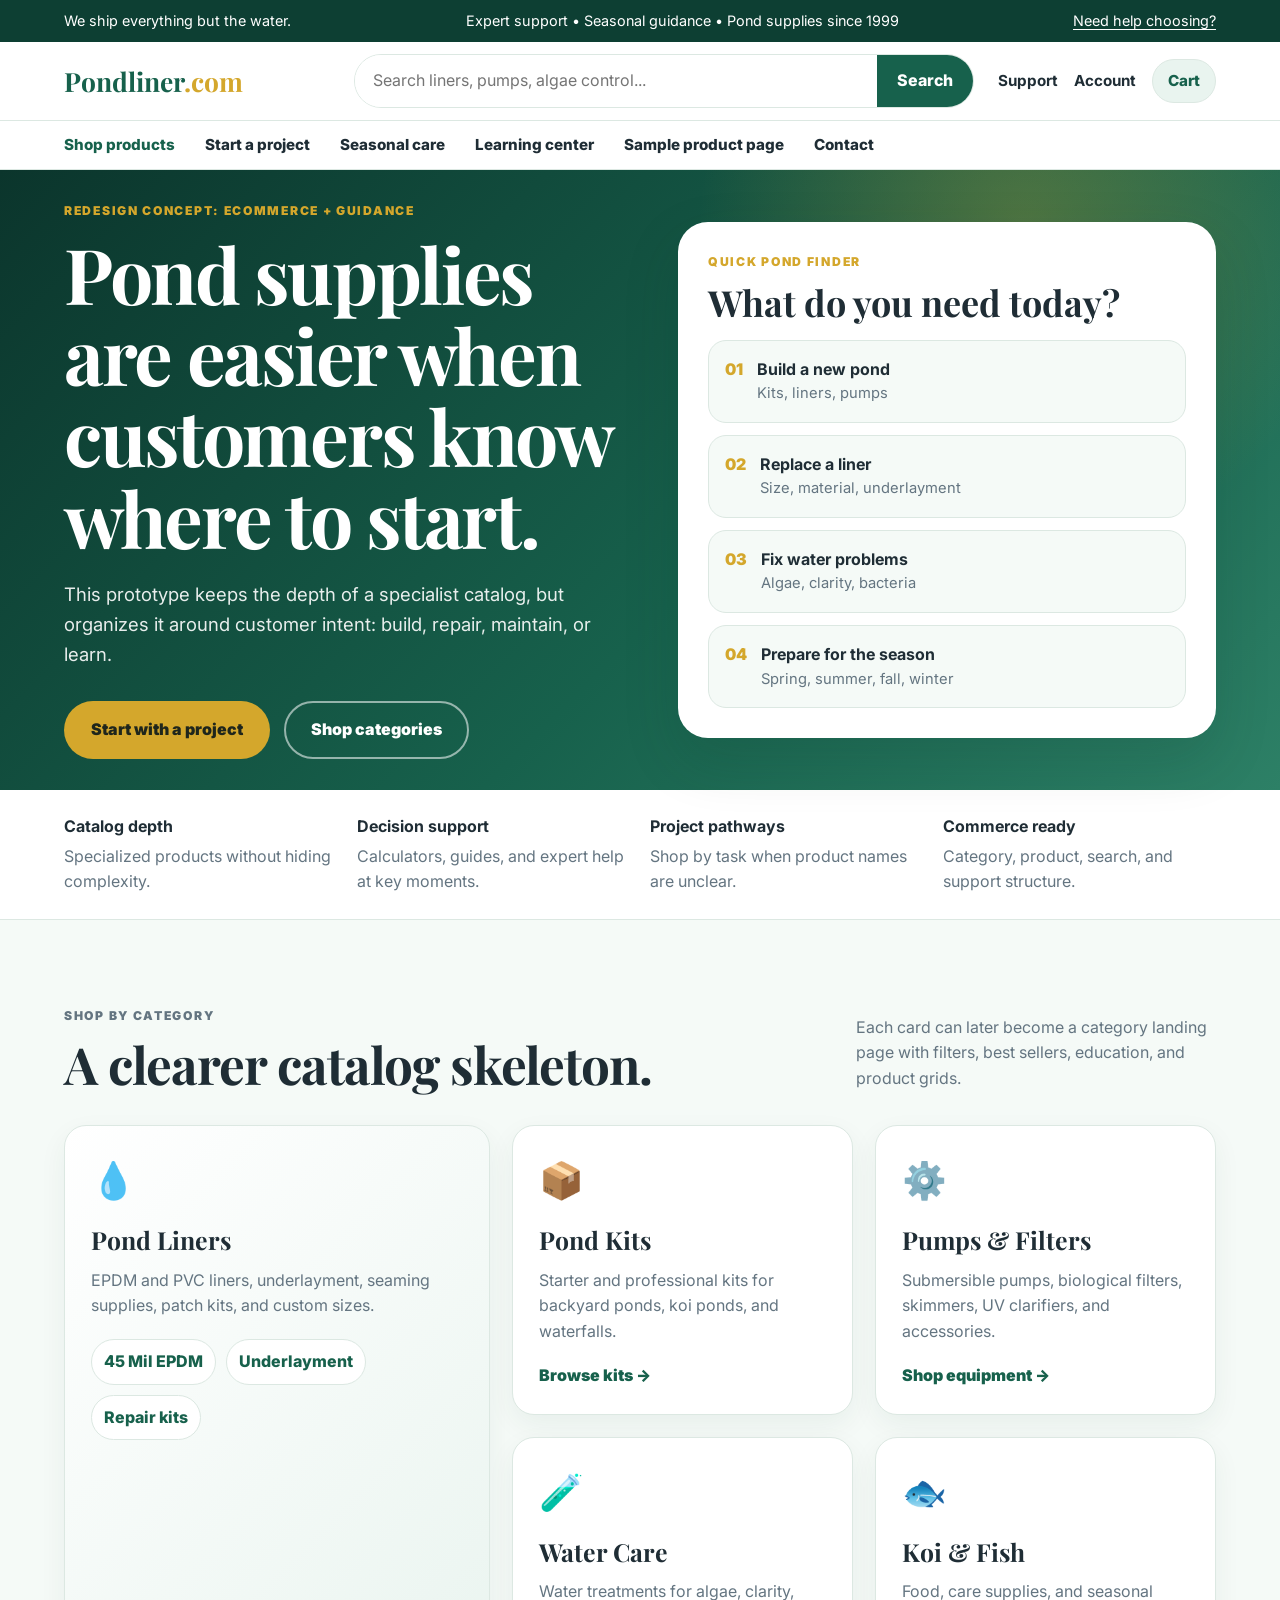
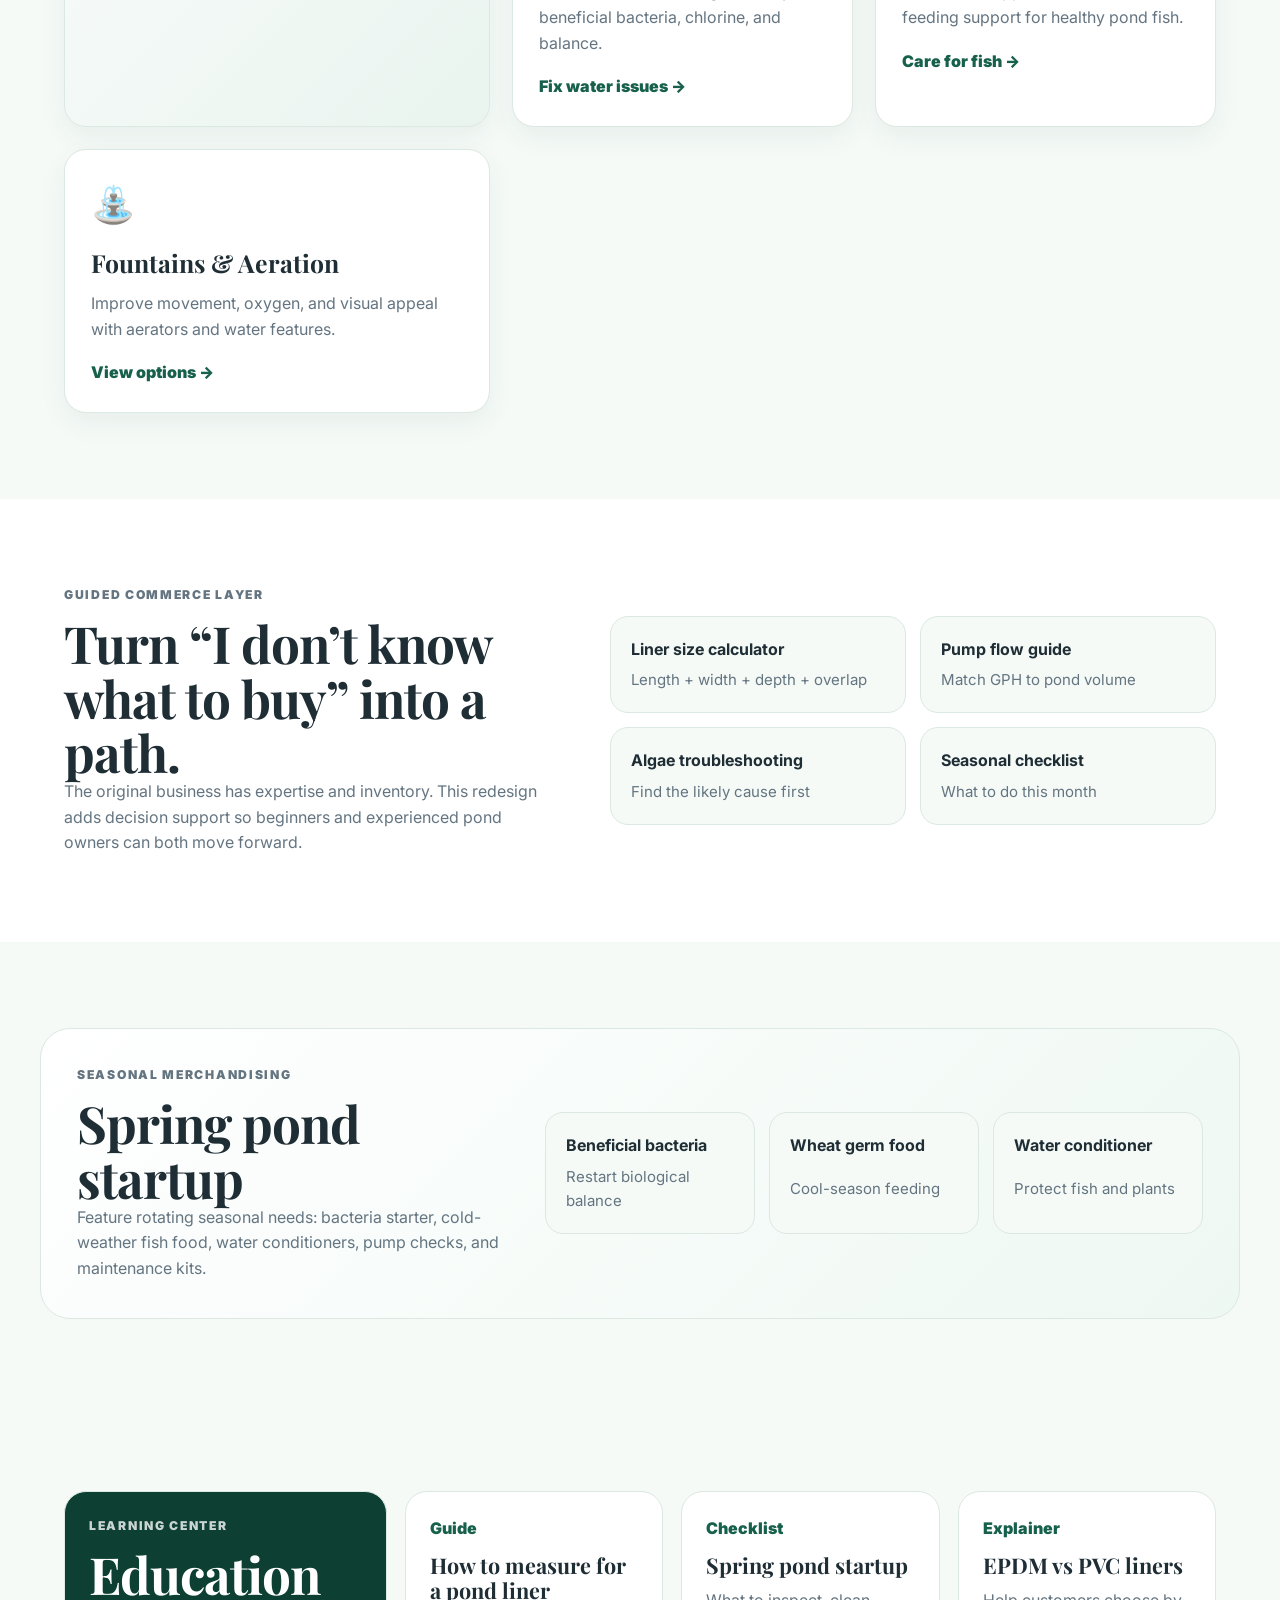
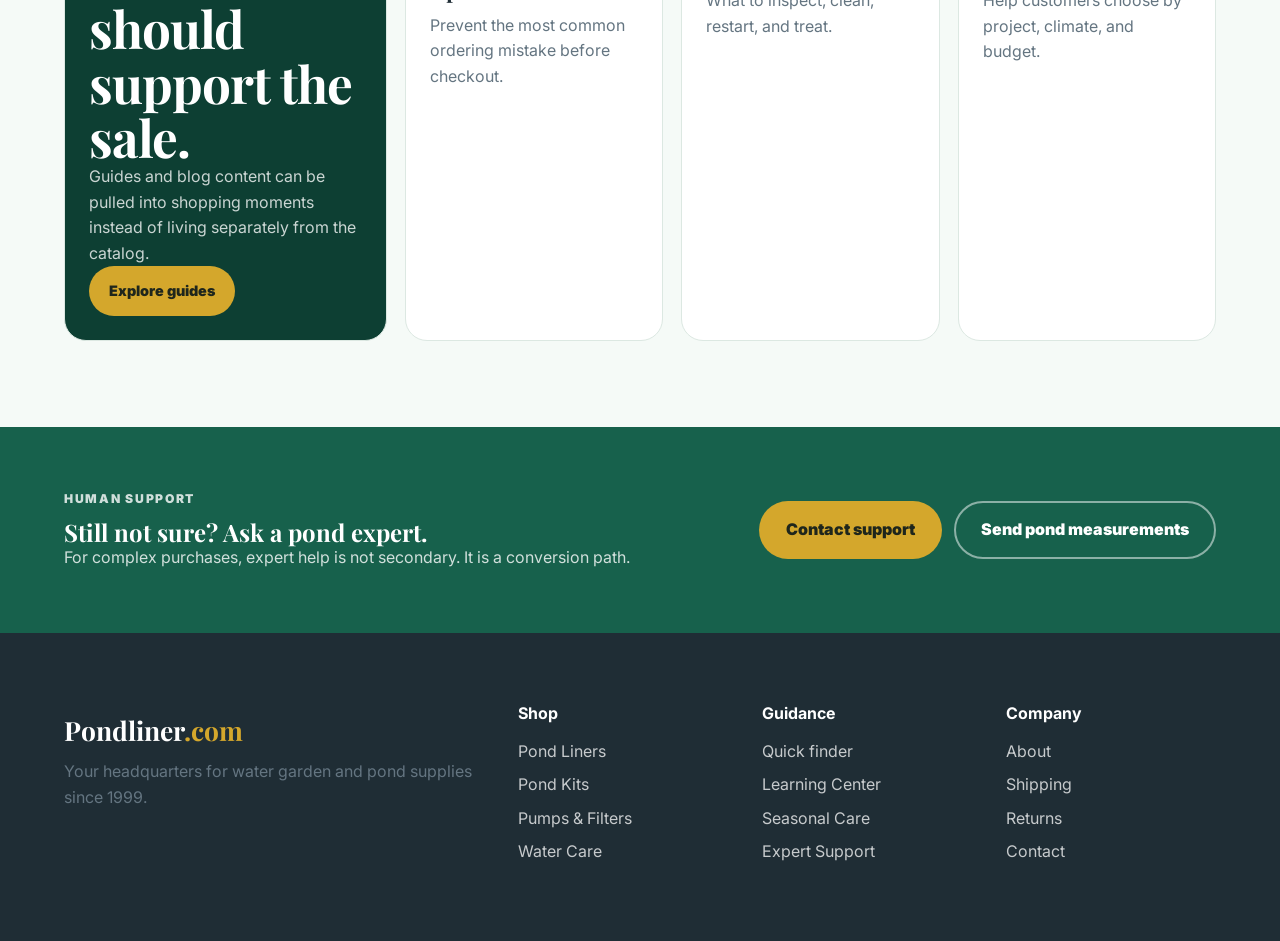
==== index.html @ efb80b8e "Add files via upload" ====
<!DOCTYPE html>
<html lang="en">
<head>
  <meta charset="UTF-8" />
  <meta name="viewport" content="width=device-width, initial-scale=1.0" />
  <title>Pondliner.com — Guided Pond Supply Shopping</title>
  <meta name="description" content="Prototype redesign for Pondliner.com: clearer category navigation, guided product discovery, seasonal support, and ecommerce-ready structure." />
  <link rel="preconnect" href="https://fonts.googleapis.com">
  <link rel="preconnect" href="https://fonts.gstatic.com" crossorigin>
  <link href="https://fonts.googleapis.com/css2?family=Inter:wght@400;500;600;700;800&family=Playfair+Display:wght@600;700&display=swap" rel="stylesheet">
  <link rel="stylesheet" href="styles.css" />
</head>
<body>
  <a class="skip-link" href="#main">Skip to content</a>

  <div class="topbar">
    <div class="container topbar-inner">
      <span>We ship everything but the water.</span>
      <span class="topbar-hide">Expert support • Seasonal guidance • Pond supplies since 1999</span>
      <a href="#help">Need help choosing?</a>
    </div>
  </div>

  <header class="site-header">
    <div class="container header-main">
      <a class="brand" href="index.html" aria-label="Pondliner home">Pondliner<span>.com</span></a>

      <form class="site-search" role="search">
        <label class="sr-only" for="search">Search products</label>
        <input id="search" type="search" placeholder="Search liners, pumps, algae control..." />
        <button type="submit">Search</button>
      </form>

      <div class="header-actions">
        <a href="#help">Support</a>
        <a href="#account">Account</a>
        <a class="cart-pill" href="#cart">Cart</a>
        <button class="nav-toggle" id="navToggle" aria-controls="siteNav" aria-expanded="false">Menu</button>
      </div>
    </div>

    <nav class="site-nav" id="siteNav" aria-label="Main navigation">
      <div class="container nav-row">
        <div class="nav-item">
          <button class="nav-parent" data-menu="shop">Shop products</button>
        </div>
        <a href="#start">Start a project</a>
        <a href="#seasonal">Seasonal care</a>
        <a href="#learn">Learning center</a>
        <a href="product.html">Sample product page</a>
        <a href="#help">Contact</a>
      </div>

      <div class="mega-menu" id="shopMenu" aria-label="Shop product categories">
        <div class="container mega-grid">
          <div>
            <p class="mega-label">Build or repair</p>
            <a href="#liners"><strong>Pond Liners</strong><span>EPDM, PVC, underlayment, seam tape</span></a>
            <a href="#kits"><strong>Pond Kits</strong><span>Complete kits by size and project type</span></a>
            <a href="#pumps"><strong>Pumps & Filtration</strong><span>Flow, filters, skimmers, UV clarifiers</span></a>
          </div>
          <div>
            <p class="mega-label">Maintain water</p>
            <a href="#water-care"><strong>Water Treatments</strong><span>Algae, bacteria, clarity, conditioners</span></a>
            <a href="#fish"><strong>Koi & Fish Care</strong><span>Food, health, seasonal feeding</span></a>
            <a href="#fountains"><strong>Fountains & Aeration</strong><span>Aerators, fountains, waterfalls</span></a>
          </div>
          <div class="mega-callout">
            <p class="eyebrow">Not sure?</p>
            <h3>Start with the pond, not the product.</h3>
            <p>Use project-based guidance to choose liner size, pump flow, and seasonal care steps.</p>
            <a class="btn primary small" href="#start">Help me choose</a>
          </div>
        </div>
      </div>
    </nav>
  </header>

  <main id="main">
    <section class="hero">
      <div class="container hero-grid">
        <div class="hero-copy">
          <p class="eyebrow">Redesign concept: ecommerce + guidance</p>
          <h1>Pond supplies are easier when customers know where to start.</h1>
          <p>This prototype keeps the depth of a specialist catalog, but organizes it around customer intent: build, repair, maintain, or learn.</p>
          <div class="hero-actions">
            <a class="btn primary" href="#start">Start with a project</a>
            <a class="btn secondary" href="#categories">Shop categories</a>
          </div>
        </div>

        <aside class="finder-card" id="start" aria-label="Product finder">
          <p class="eyebrow">Quick pond finder</p>
          <h2>What do you need today?</h2>
          <div class="finder-options">
            <a href="#kits"><span>01</span><strong>Build a new pond</strong><em>Kits, liners, pumps</em></a>
            <a href="#liners"><span>02</span><strong>Replace a liner</strong><em>Size, material, underlayment</em></a>
            <a href="#water-care"><span>03</span><strong>Fix water problems</strong><em>Algae, clarity, bacteria</em></a>
            <a href="#seasonal"><span>04</span><strong>Prepare for the season</strong><em>Spring, summer, fall, winter</em></a>
          </div>
        </aside>
      </div>
    </section>

    <section class="confidence-strip" aria-label="Trust signals">
      <div class="container confidence-grid">
        <div><strong>Catalog depth</strong><span>Specialized products without hiding complexity.</span></div>
        <div><strong>Decision support</strong><span>Calculators, guides, and expert help at key moments.</span></div>
        <div><strong>Project pathways</strong><span>Shop by task when product names are unclear.</span></div>
        <div><strong>Commerce ready</strong><span>Category, product, search, and support structure.</span></div>
      </div>
    </section>

    <section class="section" id="categories">
      <div class="container">
        <div class="section-head split">
          <div>
            <p class="eyebrow">Shop by category</p>
            <h2>A clearer catalog skeleton.</h2>
          </div>
          <p>Each card can later become a category landing page with filters, best sellers, education, and product grids.</p>
        </div>

        <div class="category-grid">
          <article class="category-card large" id="liners">
            <span class="icon">💧</span>
            <h3>Pond Liners</h3>
            <p>EPDM and PVC liners, underlayment, seaming supplies, patch kits, and custom sizes.</p>
            <div class="mini-links"><a href="product.html">45 Mil EPDM</a><a href="#">Underlayment</a><a href="#">Repair kits</a></div>
          </article>
          <article class="category-card" id="kits"><span class="icon">📦</span><h3>Pond Kits</h3><p>Starter and professional kits for backyard ponds, koi ponds, and waterfalls.</p><a class="text-link" href="#">Browse kits →</a></article>
          <article class="category-card" id="pumps"><span class="icon">⚙️</span><h3>Pumps & Filters</h3><p>Submersible pumps, biological filters, skimmers, UV clarifiers, and accessories.</p><a class="text-link" href="#">Shop equipment →</a></article>
          <article class="category-card" id="water-care"><span class="icon">🧪</span><h3>Water Care</h3><p>Water treatments for algae, clarity, beneficial bacteria, chlorine, and balance.</p><a class="text-link" href="#">Fix water issues →</a></article>
          <article class="category-card" id="fish"><span class="icon">🐟</span><h3>Koi & Fish</h3><p>Food, care supplies, and seasonal feeding support for healthy pond fish.</p><a class="text-link" href="#">Care for fish →</a></article>
          <article class="category-card" id="fountains"><span class="icon">⛲</span><h3>Fountains & Aeration</h3><p>Improve movement, oxygen, and visual appeal with aerators and water features.</p><a class="text-link" href="#">View options →</a></article>
        </div>
      </div>
    </section>

    <section class="section guided-panel">
      <div class="container guided-grid">
        <div class="guided-copy">
          <p class="eyebrow">Guided commerce layer</p>
          <h2>Turn “I don’t know what to buy” into a path.</h2>
          <p>The original business has expertise and inventory. This redesign adds decision support so beginners and experienced pond owners can both move forward.</p>
        </div>
        <div class="tool-grid">
          <a href="#"><strong>Liner size calculator</strong><span>Length + width + depth + overlap</span></a>
          <a href="#"><strong>Pump flow guide</strong><span>Match GPH to pond volume</span></a>
          <a href="#"><strong>Algae troubleshooting</strong><span>Find the likely cause first</span></a>
          <a href="#"><strong>Seasonal checklist</strong><span>What to do this month</span></a>
        </div>
      </div>
    </section>

    <section class="section" id="seasonal">
      <div class="container seasonal-card">
        <div>
          <p class="eyebrow">Seasonal merchandising</p>
          <h2>Spring pond startup</h2>
          <p>Feature rotating seasonal needs: bacteria starter, cold-weather fish food, water conditioners, pump checks, and maintenance kits.</p>
        </div>
        <div class="seasonal-products">
          <a href="#"><strong>Beneficial bacteria</strong><span>Restart biological balance</span></a>
          <a href="#"><strong>Wheat germ food</strong><span>Cool-season feeding</span></a>
          <a href="#"><strong>Water conditioner</strong><span>Protect fish and plants</span></a>
        </div>
      </div>
    </section>

    <section class="section" id="learn">
      <div class="container learn-grid">
        <div class="article-card featured">
          <p class="eyebrow">Learning center</p>
          <h2>Education should support the sale.</h2>
          <p>Guides and blog content can be pulled into shopping moments instead of living separately from the catalog.</p>
          <a class="btn primary small" href="#">Explore guides</a>
        </div>
        <article class="article-card"><span>Guide</span><h3>How to measure for a pond liner</h3><p>Prevent the most common ordering mistake before checkout.</p></article>
        <article class="article-card"><span>Checklist</span><h3>Spring pond startup</h3><p>What to inspect, clean, restart, and treat.</p></article>
        <article class="article-card"><span>Explainer</span><h3>EPDM vs PVC liners</h3><p>Help customers choose by project, climate, and budget.</p></article>
      </div>
    </section>

    <section class="help-section" id="help">
      <div class="container help-inner">
        <div>
          <p class="eyebrow">Human support</p>
          <h2>Still not sure? Ask a pond expert.</h2>
          <p>For complex purchases, expert help is not secondary. It is a conversion path.</p>
        </div>
        <div class="help-actions"><a class="btn primary" href="#">Contact support</a><a class="btn outline" href="#">Send pond measurements</a></div>
      </div>
    </section>
  </main>

  <footer class="footer">
    <div class="container footer-grid">
      <div><a class="brand footer-brand" href="index.html">Pondliner<span>.com</span></a><p>Your headquarters for water garden and pond supplies since 1999.</p></div>
      <div><h4>Shop</h4><a href="#liners">Pond Liners</a><a href="#kits">Pond Kits</a><a href="#pumps">Pumps & Filters</a><a href="#water-care">Water Care</a></div>
      <div><h4>Guidance</h4><a href="#start">Quick finder</a><a href="#learn">Learning Center</a><a href="#seasonal">Seasonal Care</a><a href="#help">Expert Support</a></div>
      <div><h4>Company</h4><a href="#">About</a><a href="#">Shipping</a><a href="#">Returns</a><a href="#">Contact</a></div>
    </div>
  </footer>

  <script src="script.js"></script>
</body>
</html>
---- styles.css ----
:root{--deep:#0d3f33;--green:#17614c;--mint:#e9f4ef;--mint2:#f5faf7;--gold:#d4a72c;--ink:#1f2d35;--muted:#647581;--line:#dce8e2;--white:#fff;--shadow:0 22px 55px rgba(15,55,43,.16);--radius:22px}*{box-sizing:border-box;margin:0;padding:0}html{scroll-behavior:smooth}body{font-family:Inter,-apple-system,BlinkMacSystemFont,sans-serif;color:var(--ink);background:var(--mint2);line-height:1.6}a{color:inherit;text-decoration:none}button,input{font:inherit}.container{max-width:1200px;margin:0 auto;padding:0 24px}.sr-only,.skip-link{position:absolute;left:-9999px}.skip-link:focus{left:24px;top:24px;background:#fff;padding:10px 14px;z-index:1000}.topbar{background:var(--deep);color:#fff;font-size:.9rem}.topbar-inner{min-height:42px;display:flex;justify-content:space-between;align-items:center;gap:20px}.topbar a{text-decoration:underline;text-underline-offset:3px}.site-header{position:sticky;top:0;z-index:50;background:rgba(255,255,255,.97);backdrop-filter:blur(14px);border-bottom:1px solid var(--line)}.site-header.compact{position:static}.header-main{min-height:78px;display:flex;align-items:center;gap:24px}.brand{font-family:'Playfair Display',Georgia,serif;font-size:1.65rem;font-weight:700;color:var(--green);white-space:nowrap}.brand span{color:var(--gold)}.site-search{flex:1;display:flex;max-width:620px;margin-left:auto;border:1px solid var(--line);border-radius:999px;background:#fff;overflow:hidden}.site-search input{flex:1;border:0;padding:13px 18px;outline:0}.site-search button{border:0;background:var(--green);color:#fff;font-weight:800;padding:0 20px}.header-actions{display:flex;align-items:center;gap:16px;font-size:.95rem;font-weight:700}.cart-pill{background:var(--mint);color:var(--green);border:1px solid var(--line);padding:9px 15px;border-radius:999px;font-weight:800}.nav-toggle{display:none;border:0;background:var(--green);color:#fff;padding:10px 14px;border-radius:999px;font-weight:800}.site-nav{border-top:1px solid var(--line);position:relative}.nav-row{height:48px;display:flex;align-items:center;gap:30px;font-weight:800;font-size:.95rem}.nav-parent{border:0;background:transparent;font-weight:800;color:var(--green);cursor:pointer}.mega-menu{display:none;position:absolute;left:0;right:0;top:48px;background:#fff;border-top:1px solid var(--line);border-bottom:1px solid var(--line);box-shadow:var(--shadow);z-index:60}.mega-menu.open{display:block}.mega-grid{display:grid;grid-template-columns:1fr 1fr 1.1fr;gap:38px;padding-top:30px;padding-bottom:30px}.mega-label,.eyebrow{font-size:.76rem;letter-spacing:.14em;text-transform:uppercase;color:var(--gold);font-weight:900;margin-bottom:12px}.mega-grid a{display:grid;gap:2px;padding:14px;border-radius:16px}.mega-grid a:hover{background:var(--mint2)}.mega-grid span{color:var(--muted);font-size:.92rem}.mega-callout{background:linear-gradient(135deg,var(--mint),#fff);border:1px solid var(--line);border-radius:var(--radius);padding:24px}.mega-callout h3{font-family:'Playfair Display',Georgia,serif;font-size:1.65rem;line-height:1.15;margin-bottom:10px}.btn{display:inline-flex;align-items:center;justify-content:center;border-radius:999px;padding:14px 25px;font-weight:900;border:2px solid transparent;transition:.2s}.btn:hover,.category-card:hover,.finder-options a:hover,.tool-grid a:hover,.seasonal-products a:hover{transform:translateY(-3px)}.btn.primary{background:var(--gold);color:#1f261c}.btn.secondary{border-color:rgba(255,255,255,.55);color:#fff}.btn.outline{border-color:rgba(255,255,255,.5);color:#fff}.btn.small{padding:11px 18px;font-size:.9rem}.hero{background:radial-gradient(circle at 80% 10%,rgba(212,167,44,.3),transparent 28%),linear-gradient(135deg,#0b352c,#17614c 58%,#2d8066);color:#fff}.hero-grid{min-height:620px;display:grid;grid-template-columns:1.02fr .98fr;gap:54px;align-items:center}.hero h1,.finder-card h2,.section h2,.help-section h2,.product-info h1{font-family:'Playfair Display',Georgia,serif;line-height:1.06}.hero h1{font-size:clamp(2.8rem,6vw,5.2rem);letter-spacing:-.03em;margin-bottom:22px}.hero-copy p:not(.eyebrow){font-size:1.16rem;color:rgba(255,255,255,.9);max-width:680px}.hero-actions{display:flex;gap:14px;flex-wrap:wrap;margin-top:32px}.finder-card{background:#fff;color:var(--ink);border-radius:30px;padding:30px;box-shadow:var(--shadow)}.finder-card h2{font-size:2.25rem;margin-bottom:18px}.finder-options{display:grid;gap:12px}.finder-options a{display:grid;grid-template-columns:auto 1fr;column-gap:14px;background:var(--mint2);border:1px solid var(--line);border-radius:18px;padding:16px}.finder-options span{grid-row:1/3;color:var(--gold);font-weight:900}.finder-options em{font-style:normal;color:var(--muted);font-size:.92rem}.confidence-strip{background:#fff;border-bottom:1px solid var(--line)}.confidence-grid{display:grid;grid-template-columns:repeat(4,1fr);gap:20px;padding-top:24px;padding-bottom:24px}.confidence-grid div{display:grid;gap:4px}.confidence-grid span,.section-head p,.category-card p,.guided-copy p,.seasonal-card p,.article-card p,.help-section p,.footer p{color:var(--muted)}.section{padding:86px 0}.section-head{margin-bottom:34px}.section-head.split{display:grid;grid-template-columns:1fr 360px;gap:30px;align-items:end}.section h2{font-size:clamp(2rem,4vw,3.35rem);letter-spacing:-.02em}.category-grid{display:grid;grid-template-columns:1.25fr 1fr 1fr;gap:22px}.category-card{background:#fff;border:1px solid var(--line);border-radius:var(--radius);padding:26px;box-shadow:0 10px 28px rgba(21,64,50,.06);transition:.2s}.category-card.large{grid-row:span 2;background:linear-gradient(135deg,#fff,var(--mint))}.icon{font-size:2.25rem}.category-card h3{font-family:'Playfair Display',Georgia,serif;font-size:1.55rem;margin:10px 0 8px}.mini-links{display:flex;gap:10px;flex-wrap:wrap;margin-top:20px}.mini-links a{background:#fff;border:1px solid var(--line);border-radius:999px;padding:9px 12px;font-weight:800;color:var(--green)}.text-link{display:inline-block;margin-top:18px;color:var(--green);font-weight:900}.guided-panel{background:#fff}.guided-grid{display:grid;grid-template-columns:.9fr 1.1fr;gap:50px;align-items:center}.tool-grid{display:grid;grid-template-columns:repeat(2,1fr);gap:14px}.tool-grid a,.seasonal-products a{background:var(--mint2);border:1px solid var(--line);border-radius:18px;padding:20px;display:grid;gap:6px}.tool-grid span,.seasonal-products span{color:var(--muted);font-size:.94rem}.seasonal-card{background:linear-gradient(135deg,#fff,#eef8f3);border:1px solid var(--line);border-radius:30px;padding:36px;display:grid;grid-template-columns:.8fr 1.2fr;gap:30px;align-items:center}.seasonal-products{display:grid;grid-template-columns:repeat(3,1fr);gap:14px}.learn-grid{display:grid;grid-template-columns:1.25fr repeat(3,1fr);gap:18px}.article-card{background:#fff;border:1px solid var(--line);border-radius:var(--radius);padding:24px}.article-card.featured{background:var(--deep);color:#fff}.article-card.featured p{color:rgba(255,255,255,.78)}.article-card span{display:inline-block;color:var(--green);font-weight:900;margin-bottom:12px}.article-card.featured span{color:var(--gold)}.article-card h3{font-family:'Playfair Display',Georgia,serif;font-size:1.35rem;line-height:1.15;margin-bottom:10px}.help-section{background:var(--green);color:#fff;padding:62px 0}.help-inner{display:flex;align-items:center;justify-content:space-between;gap:28px}.help-section p{color:rgba(255,255,255,.8)}.help-actions{display:flex;gap:12px;flex-wrap:wrap}.footer{background:#1f2d35;color:rgba(255,255,255,.75);padding:68px 0}.footer-grid{display:grid;grid-template-columns:2fr repeat(3,1fr);gap:34px}.footer-brand{display:inline-block;color:#fff;margin-bottom:10px}.footer h4{color:#fff;margin-bottom:12px}.footer a{display:block;margin:8px 0}.breadcrumbs{display:flex;gap:9px;align-items:center;padding-top:28px;padding-bottom:20px;color:var(--muted);font-size:.95rem}.breadcrumbs a{color:var(--green);font-weight:800}.product-section{display:grid;grid-template-columns:.9fr 1.1fr;gap:54px;padding-bottom:80px}.product-image{height:520px;border-radius:30px;background:linear-gradient(135deg,var(--mint),#cfe7db);display:grid;place-items:center;font-size:7rem}.product-note{margin-top:16px;background:#fff;border:1px solid var(--line);border-radius:18px;padding:16px}.product-info h1{font-size:clamp(2.2rem,5vw,4rem);margin-bottom:14px}.rating{color:var(--gold);font-weight:900;margin-bottom:18px}.rating span{color:var(--muted);font-weight:600}.product-copy{font-size:1.08rem;color:var(--muted);margin-bottom:24px}.size-panel{background:#fff;border:1px solid var(--line);border-radius:24px;padding:22px;margin-bottom:18px}.size-panel h2{font-size:1.2rem;margin-bottom:12px}.size-option{width:100%;display:flex;justify-content:space-between;border:1px solid var(--line);background:var(--mint2);border-radius:14px;padding:14px 16px;margin-top:10px;font-weight:800;cursor:pointer}.size-option.active{border-color:var(--green);background:var(--mint)}.add-cart{width:100%;margin-bottom:20px}.accordion details{background:#fff;border:1px solid var(--line);border-radius:16px;padding:16px 18px;margin-top:10px}.accordion summary{font-weight:900;cursor:pointer}.accordion ul{padding-left:20px;margin-top:12px;color:var(--muted)}.accordion p{margin-top:12px;color:var(--muted)}@media(max-width:980px){.topbar-hide,.site-search,.header-actions a:not(.cart-pill){display:none}.nav-toggle{display:inline-flex}.header-actions{margin-left:auto}.site-nav{display:none}.site-nav.open{display:block}.nav-row{height:auto;display:grid;gap:0;padding:10px 24px}.nav-row a,.nav-parent{padding:14px 0;border-bottom:1px solid var(--line);text-align:left}.mega-menu{position:static;box-shadow:none}.mega-grid,.hero-grid,.guided-grid,.seasonal-card,.product-section{grid-template-columns:1fr}.hero-grid{padding-top:60px;padding-bottom:60px;min-height:auto}.confidence-grid,.category-grid,.learn-grid,.footer-grid{grid-template-columns:repeat(2,1fr)}.category-card.large{grid-row:auto}.section-head.split{grid-template-columns:1fr}.help-inner{display:grid}.product-image{height:360px}}@media(max-width:640px){.container{padding-left:18px;padding-right:18px}.brand{font-size:1.4rem}.topbar-inner{display:grid;padding-top:10px;padding-bottom:10px}.hero h1{font-size:2.65rem}.confidence-grid,.category-grid,.tool-grid,.seasonal-products,.learn-grid,.footer-grid{grid-template-columns:1fr}.hero-actions .btn,.help-actions .btn{width:100%}.finder-card{padding:22px}.section{padding:64px 0}}
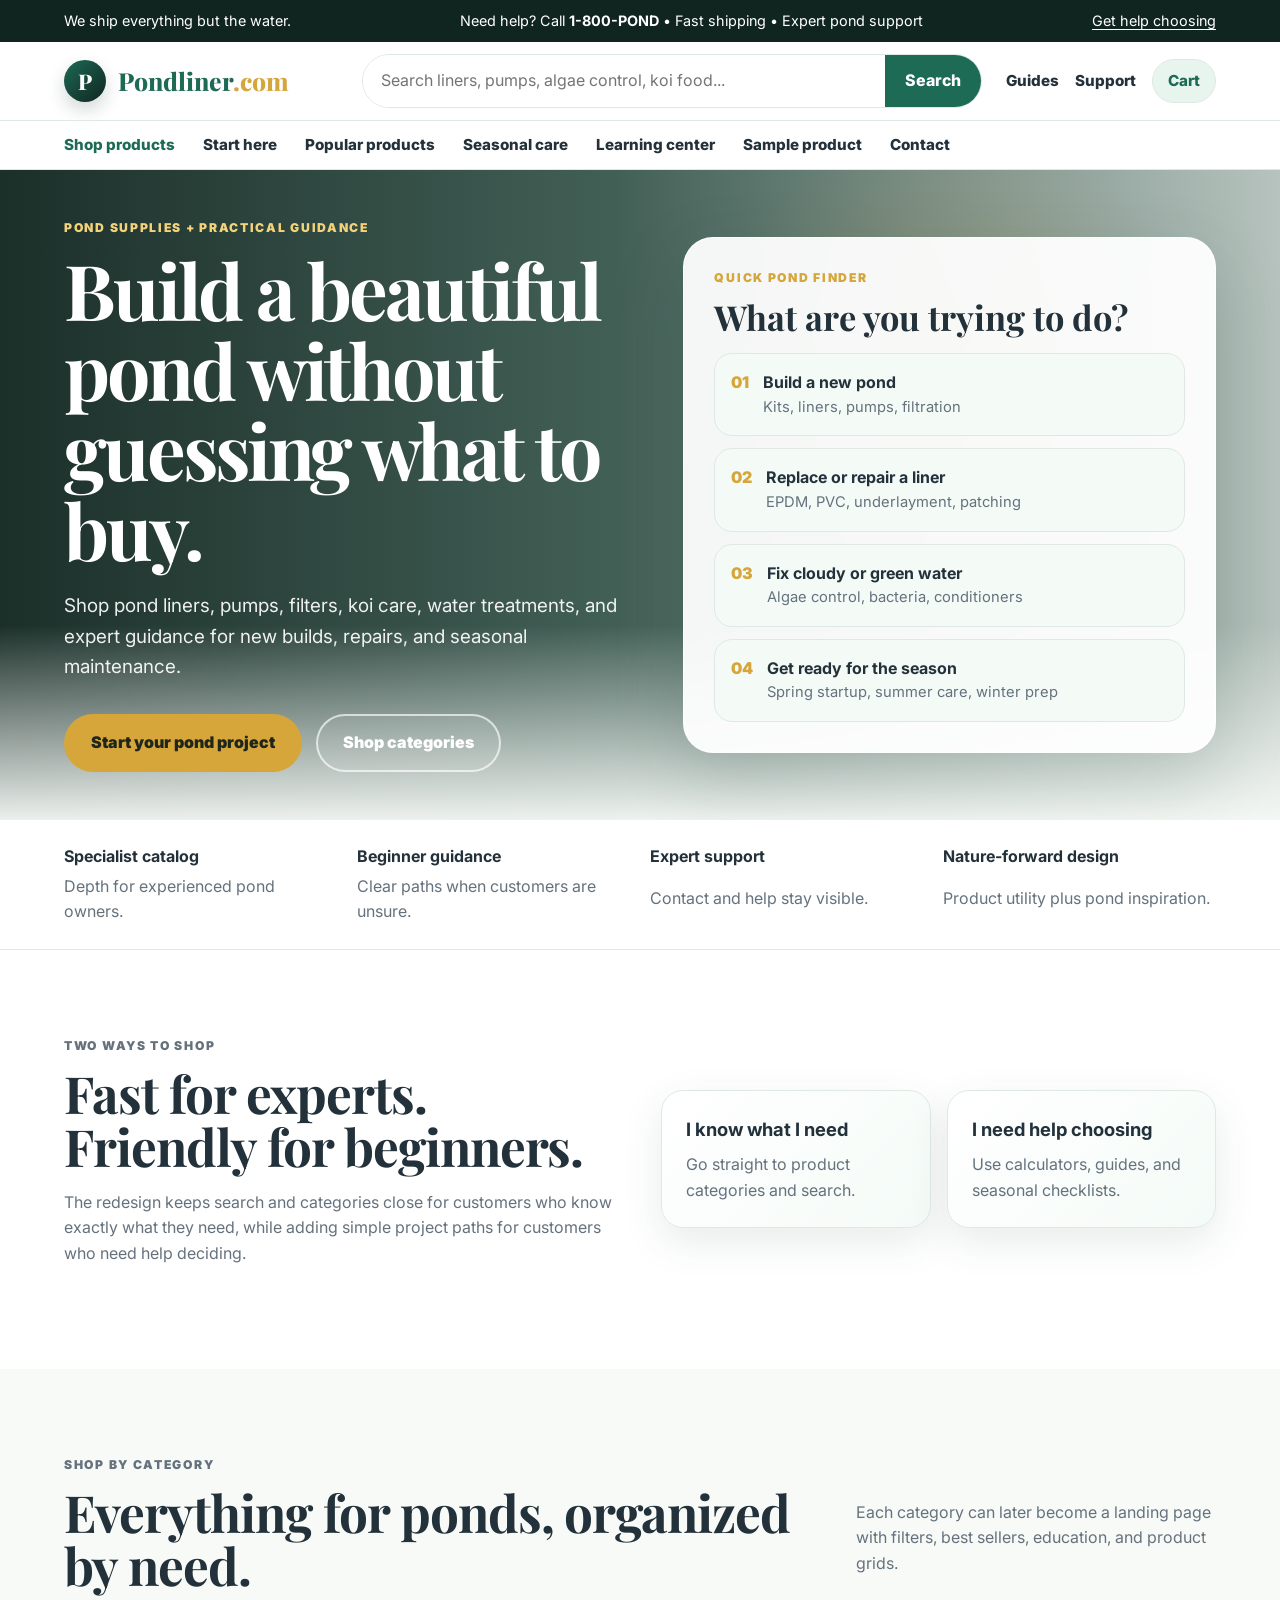
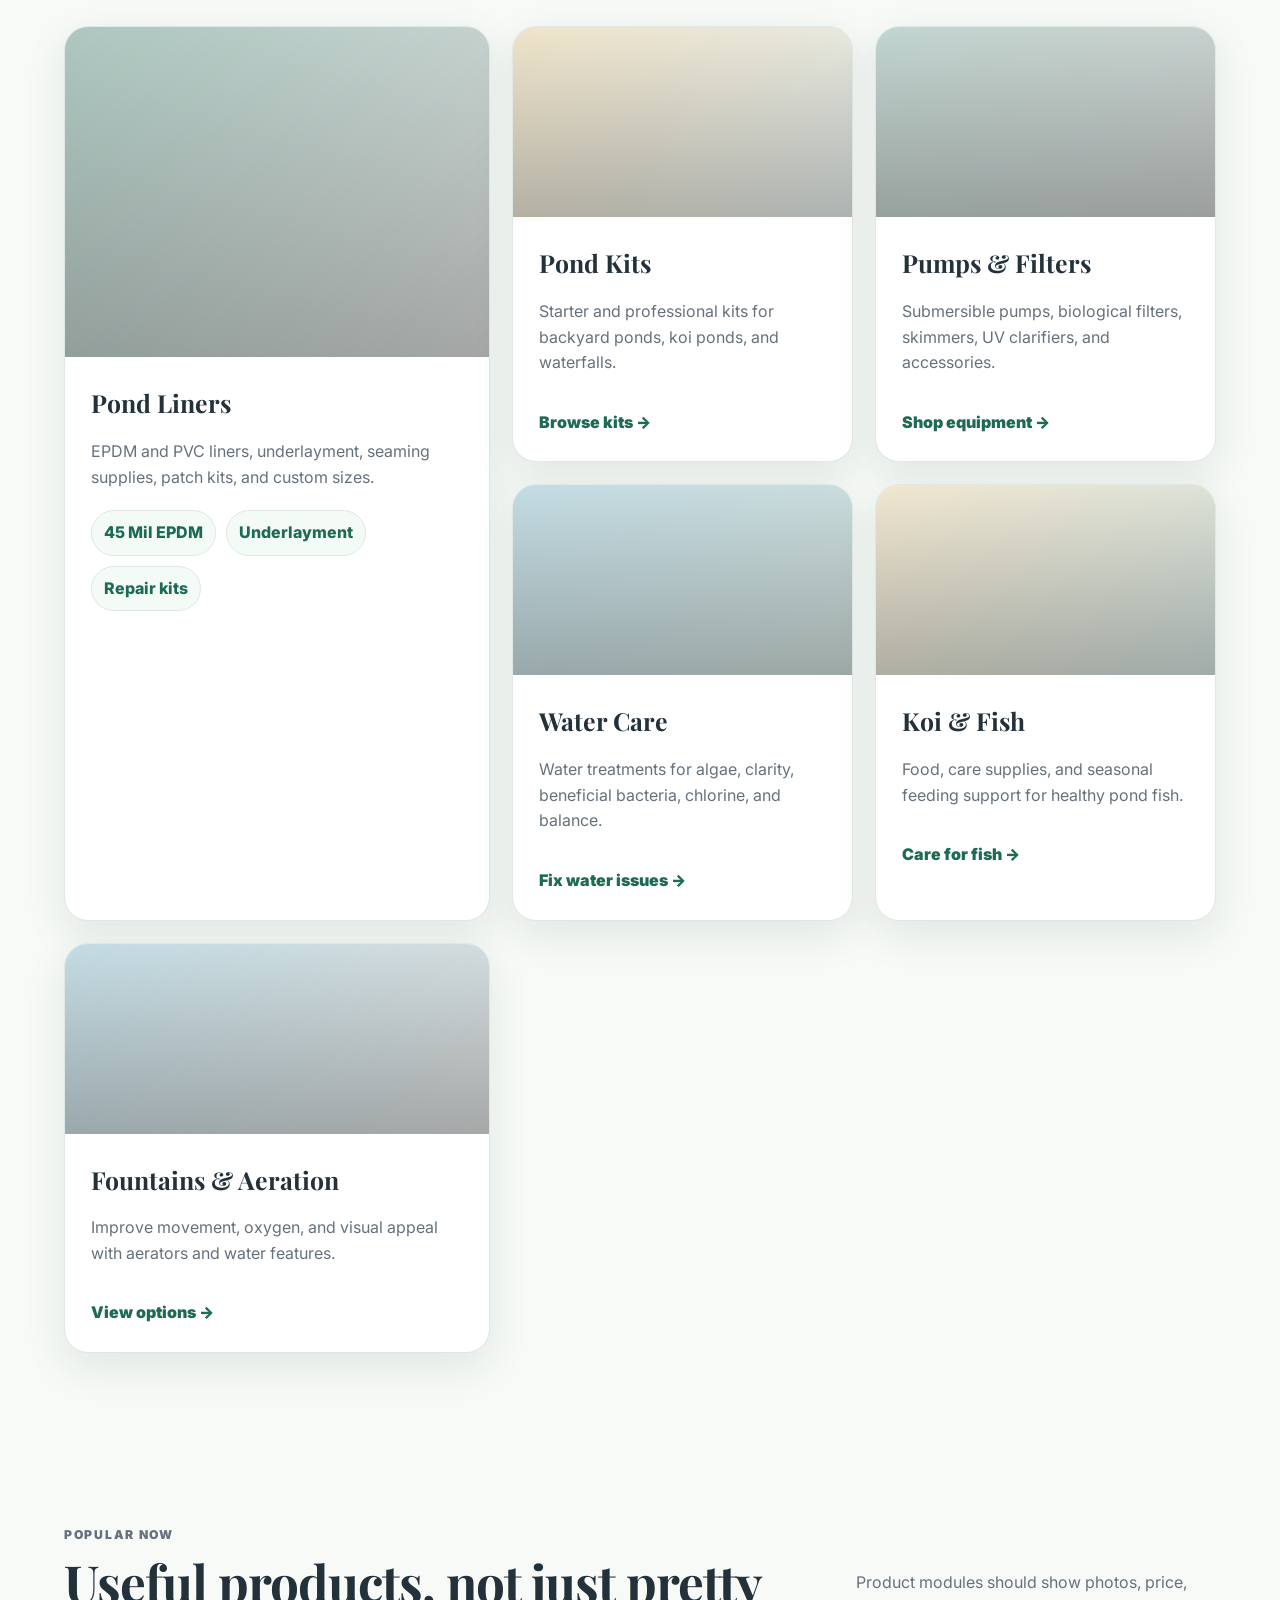
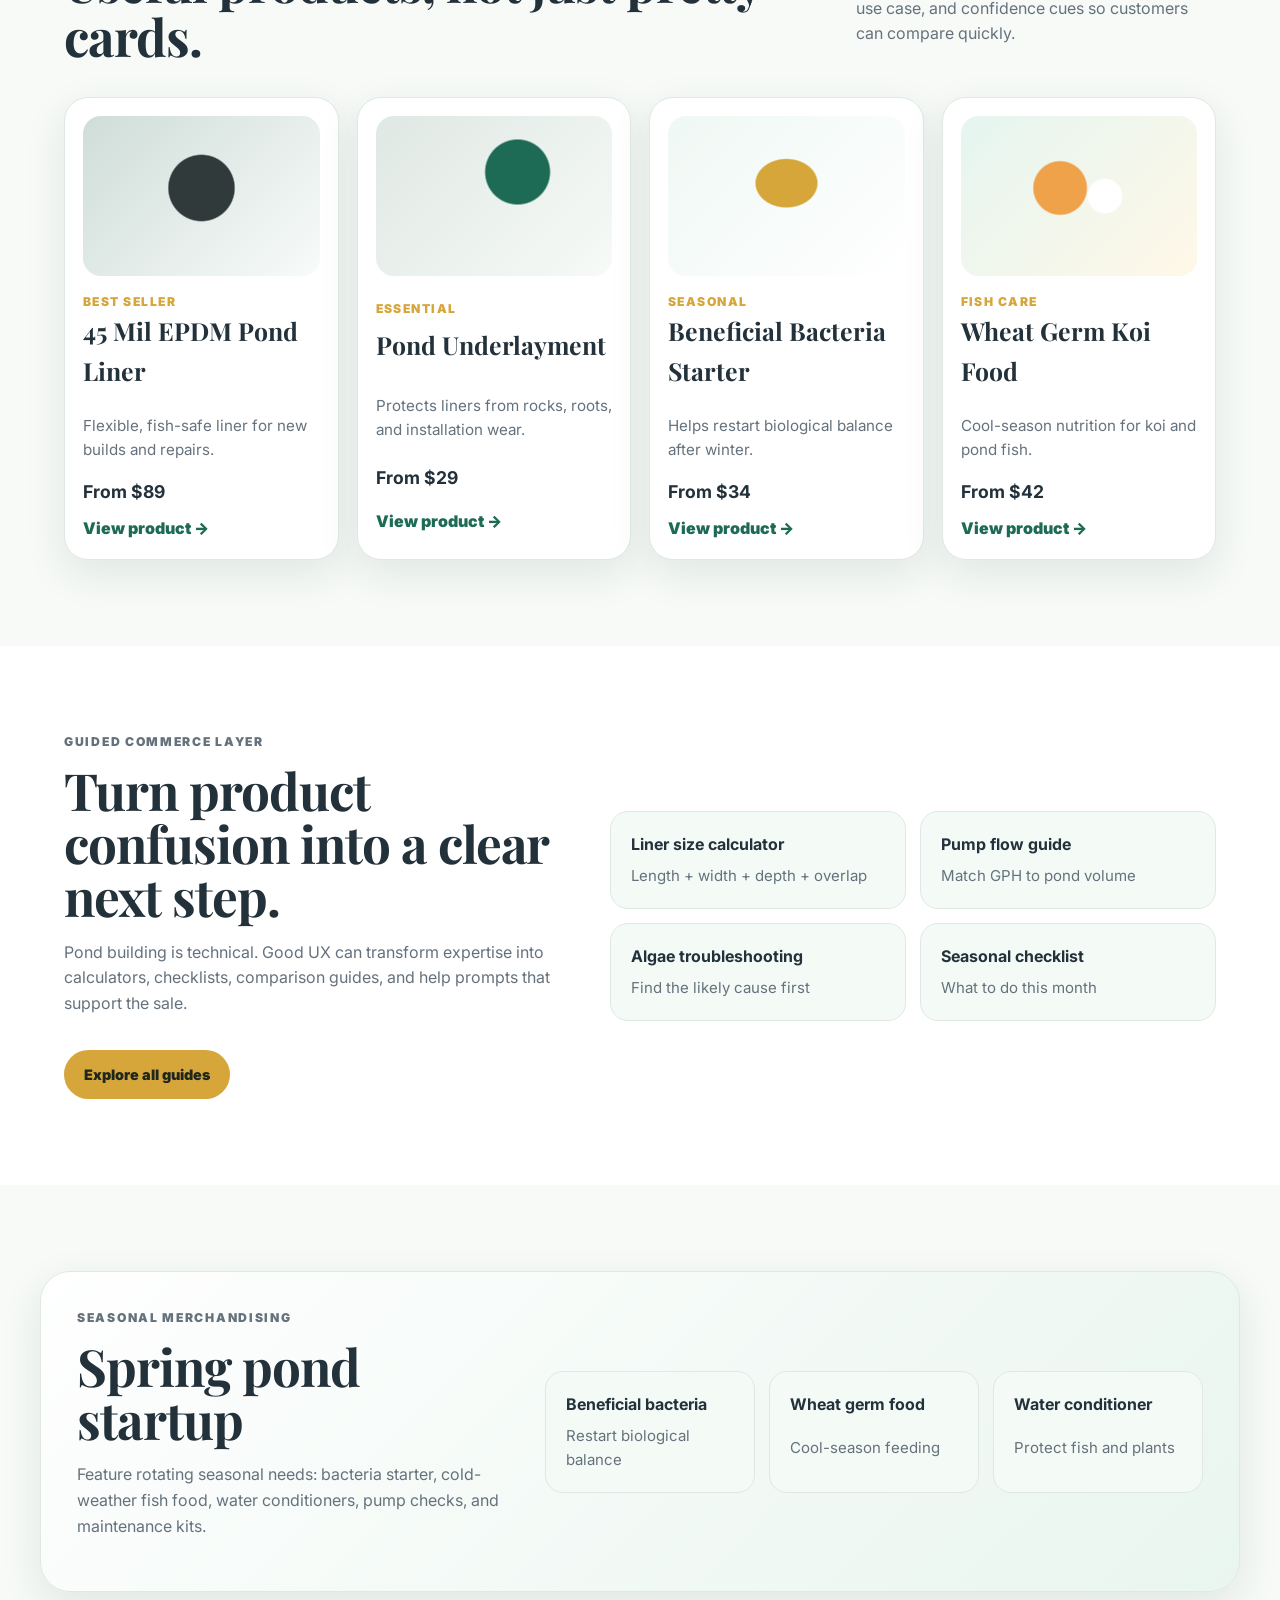
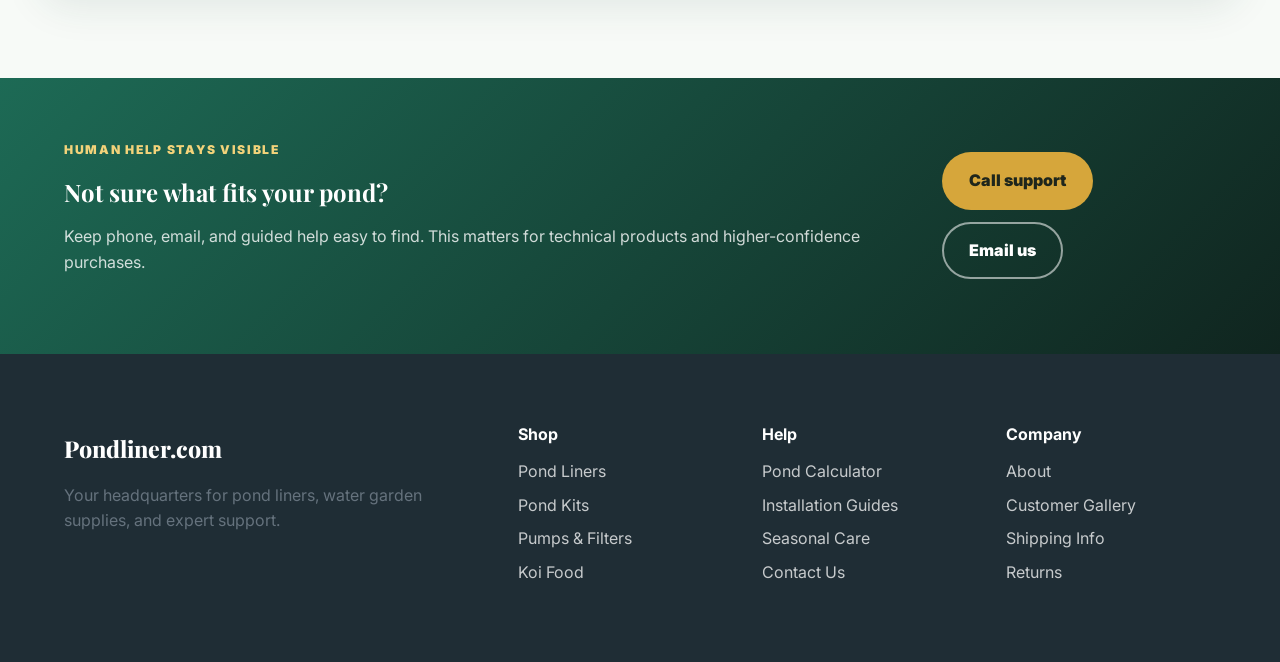
==== commit 50b28241: "Add files via upload" ====
--- a/index.html
+++ b/index.html
@@ -3,11 +3,11 @@
 <head>
   <meta charset="UTF-8" />
   <meta name="viewport" content="width=device-width, initial-scale=1.0" />
-  <title>Pondliner.com — Guided Pond Supply Shopping</title>
-  <meta name="description" content="Prototype redesign for Pondliner.com: clearer category navigation, guided product discovery, seasonal support, and ecommerce-ready structure." />
+  <title>Pondliner.com — Pond Supplies, Liners & Water Garden Help</title>
+  <meta name="description" content="Modern ecommerce redesign concept for Pondliner.com: shop pond liners, pumps, filters, koi care, water treatments, and guided help for pond projects." />
   <link rel="preconnect" href="https://fonts.googleapis.com">
   <link rel="preconnect" href="https://fonts.gstatic.com" crossorigin>
-  <link href="https://fonts.googleapis.com/css2?family=Inter:wght@400;500;600;700;800&family=Playfair+Display:wght@600;700&display=swap" rel="stylesheet">
+  <link href="https://fonts.googleapis.com/css2?family=Inter:wght@400;500;600;700;800&family=Playfair+Display:wght@600;700;800&display=swap" rel="stylesheet">
   <link rel="stylesheet" href="styles.css" />
 </head>
 <body>
@@ -16,24 +16,27 @@
   <div class="topbar">
     <div class="container topbar-inner">
       <span>We ship everything but the water.</span>
-      <span class="topbar-hide">Expert support • Seasonal guidance • Pond supplies since 1999</span>
-      <a href="#help">Need help choosing?</a>
+      <span class="topbar-hide">Need help? Call <strong>1-800-POND</strong> • Fast shipping • Expert pond support</span>
+      <a href="#help">Get help choosing</a>
     </div>
   </div>
 
   <header class="site-header">
     <div class="container header-main">
-      <a class="brand" href="index.html" aria-label="Pondliner home">Pondliner<span>.com</span></a>
+      <a class="brand" href="index.html" aria-label="Pondliner.com home">
+        <span class="brand-mark">P</span>
+        <span class="brand-text">Pondliner<span>.com</span></span>
+      </a>
 
       <form class="site-search" role="search">
         <label class="sr-only" for="search">Search products</label>
-        <input id="search" type="search" placeholder="Search liners, pumps, algae control..." />
+        <input id="search" type="search" placeholder="Search liners, pumps, algae control, koi food..." />
         <button type="submit">Search</button>
       </form>
 
       <div class="header-actions">
+        <a href="#learn">Guides</a>
         <a href="#help">Support</a>
-        <a href="#account">Account</a>
         <a class="cart-pill" href="#cart">Cart</a>
         <button class="nav-toggle" id="navToggle" aria-controls="siteNav" aria-expanded="false">Menu</button>
       </div>
@@ -41,13 +44,12 @@
 
     <nav class="site-nav" id="siteNav" aria-label="Main navigation">
       <div class="container nav-row">
-        <div class="nav-item">
-          <button class="nav-parent" data-menu="shop">Shop products</button>
-        </div>
-        <a href="#start">Start a project</a>
+        <button class="nav-parent" data-menu="shop">Shop products</button>
+        <a href="#start">Start here</a>
+        <a href="#popular">Popular products</a>
         <a href="#seasonal">Seasonal care</a>
         <a href="#learn">Learning center</a>
-        <a href="product.html">Sample product page</a>
+        <a href="product.html">Sample product</a>
         <a href="#help">Contact</a>
       </div>
 
@@ -57,7 +59,7 @@
             <p class="mega-label">Build or repair</p>
             <a href="#liners"><strong>Pond Liners</strong><span>EPDM, PVC, underlayment, seam tape</span></a>
             <a href="#kits"><strong>Pond Kits</strong><span>Complete kits by size and project type</span></a>
-            <a href="#pumps"><strong>Pumps & Filtration</strong><span>Flow, filters, skimmers, UV clarifiers</span></a>
+            <a href="#pumps"><strong>Pumps & Filtration</strong><span>Pumps, filters, skimmers, UV clarifiers</span></a>
           </div>
           <div>
             <p class="mega-label">Maintain water</p>
@@ -68,7 +70,7 @@
           <div class="mega-callout">
             <p class="eyebrow">Not sure?</p>
             <h3>Start with the pond, not the product.</h3>
-            <p>Use project-based guidance to choose liner size, pump flow, and seasonal care steps.</p>
+            <p>Project-based guidance helps customers choose liner size, pump flow, and seasonal care steps.</p>
             <a class="btn primary small" href="#start">Help me choose</a>
           </div>
         </div>
@@ -78,25 +80,27 @@
 
   <main id="main">
     <section class="hero">
+      <div class="hero-photo" aria-hidden="true"></div>
+      <div class="hero-shade" aria-hidden="true"></div>
       <div class="container hero-grid">
         <div class="hero-copy">
-          <p class="eyebrow">Redesign concept: ecommerce + guidance</p>
-          <h1>Pond supplies are easier when customers know where to start.</h1>
-          <p>This prototype keeps the depth of a specialist catalog, but organizes it around customer intent: build, repair, maintain, or learn.</p>
+          <p class="eyebrow light">Pond supplies + practical guidance</p>
+          <h1>Build a beautiful pond without guessing what to buy.</h1>
+          <p>Shop pond liners, pumps, filters, koi care, water treatments, and expert guidance for new builds, repairs, and seasonal maintenance.</p>
           <div class="hero-actions">
-            <a class="btn primary" href="#start">Start with a project</a>
+            <a class="btn primary" href="#start">Start your pond project</a>
             <a class="btn secondary" href="#categories">Shop categories</a>
           </div>
         </div>
 
         <aside class="finder-card" id="start" aria-label="Product finder">
           <p class="eyebrow">Quick pond finder</p>
-          <h2>What do you need today?</h2>
+          <h2>What are you trying to do?</h2>
           <div class="finder-options">
-            <a href="#kits"><span>01</span><strong>Build a new pond</strong><em>Kits, liners, pumps</em></a>
-            <a href="#liners"><span>02</span><strong>Replace a liner</strong><em>Size, material, underlayment</em></a>
-            <a href="#water-care"><span>03</span><strong>Fix water problems</strong><em>Algae, clarity, bacteria</em></a>
-            <a href="#seasonal"><span>04</span><strong>Prepare for the season</strong><em>Spring, summer, fall, winter</em></a>
+            <a href="#kits"><span>01</span><strong>Build a new pond</strong><em>Kits, liners, pumps, filtration</em></a>
+            <a href="#liners"><span>02</span><strong>Replace or repair a liner</strong><em>EPDM, PVC, underlayment, patching</em></a>
+            <a href="#water-care"><span>03</span><strong>Fix cloudy or green water</strong><em>Algae control, bacteria, conditioners</em></a>
+            <a href="#seasonal"><span>04</span><strong>Get ready for the season</strong><em>Spring startup, summer care, winter prep</em></a>
           </div>
         </aside>
       </div>
@@ -104,10 +108,24 @@
 
     <section class="confidence-strip" aria-label="Trust signals">
       <div class="container confidence-grid">
-        <div><strong>Catalog depth</strong><span>Specialized products without hiding complexity.</span></div>
-        <div><strong>Decision support</strong><span>Calculators, guides, and expert help at key moments.</span></div>
-        <div><strong>Project pathways</strong><span>Shop by task when product names are unclear.</span></div>
-        <div><strong>Commerce ready</strong><span>Category, product, search, and support structure.</span></div>
+        <div><strong>Specialist catalog</strong><span>Depth for experienced pond owners.</span></div>
+        <div><strong>Beginner guidance</strong><span>Clear paths when customers are unsure.</span></div>
+        <div><strong>Expert support</strong><span>Contact and help stay visible.</span></div>
+        <div><strong>Nature-forward design</strong><span>Product utility plus pond inspiration.</span></div>
+      </div>
+    </section>
+
+    <section class="section intro-section">
+      <div class="container intro-grid">
+        <div>
+          <p class="eyebrow">Two ways to shop</p>
+          <h2>Fast for experts. Friendly for beginners.</h2>
+          <p>The redesign keeps search and categories close for customers who know exactly what they need, while adding simple project paths for customers who need help deciding.</p>
+        </div>
+        <div class="pathway-grid">
+          <a href="#categories"><strong>I know what I need</strong><span>Go straight to product categories and search.</span></a>
+          <a href="#learn"><strong>I need help choosing</strong><span>Use calculators, guides, and seasonal checklists.</span></a>
+        </div>
       </div>
     </section>
 
@@ -116,33 +134,54 @@
         <div class="section-head split">
           <div>
             <p class="eyebrow">Shop by category</p>
-            <h2>A clearer catalog skeleton.</h2>
-          </div>
-          <p>Each card can later become a category landing page with filters, best sellers, education, and product grids.</p>
-        </div>
-
-        <div class="category-grid">
-          <article class="category-card large" id="liners">
-            <span class="icon">💧</span>
-            <h3>Pond Liners</h3>
-            <p>EPDM and PVC liners, underlayment, seaming supplies, patch kits, and custom sizes.</p>
-            <div class="mini-links"><a href="product.html">45 Mil EPDM</a><a href="#">Underlayment</a><a href="#">Repair kits</a></div>
+            <h2>Everything for ponds, organized by need.</h2>
+          </div>
+          <p>Each category can later become a landing page with filters, best sellers, education, and product grids.</p>
+        </div>
+
+        <div class="category-grid visual-grid">
+          <article class="category-card photo-card large" id="liners">
+            <div class="card-photo photo-liners" aria-hidden="true"></div>
+            <div class="card-body">
+              <h3>Pond Liners</h3>
+              <p>EPDM and PVC liners, underlayment, seaming supplies, patch kits, and custom sizes.</p>
+              <div class="mini-links"><a href="product.html">45 Mil EPDM</a><a href="#">Underlayment</a><a href="#">Repair kits</a></div>
+            </div>
           </article>
-          <article class="category-card" id="kits"><span class="icon">📦</span><h3>Pond Kits</h3><p>Starter and professional kits for backyard ponds, koi ponds, and waterfalls.</p><a class="text-link" href="#">Browse kits →</a></article>
-          <article class="category-card" id="pumps"><span class="icon">⚙️</span><h3>Pumps & Filters</h3><p>Submersible pumps, biological filters, skimmers, UV clarifiers, and accessories.</p><a class="text-link" href="#">Shop equipment →</a></article>
-          <article class="category-card" id="water-care"><span class="icon">🧪</span><h3>Water Care</h3><p>Water treatments for algae, clarity, beneficial bacteria, chlorine, and balance.</p><a class="text-link" href="#">Fix water issues →</a></article>
-          <article class="category-card" id="fish"><span class="icon">🐟</span><h3>Koi & Fish</h3><p>Food, care supplies, and seasonal feeding support for healthy pond fish.</p><a class="text-link" href="#">Care for fish →</a></article>
-          <article class="category-card" id="fountains"><span class="icon">⛲</span><h3>Fountains & Aeration</h3><p>Improve movement, oxygen, and visual appeal with aerators and water features.</p><a class="text-link" href="#">View options →</a></article>
-        </div>
-      </div>
-    </section>
-
-    <section class="section guided-panel">
+          <article class="category-card photo-card" id="kits"><div class="card-photo photo-kits"></div><div class="card-body"><h3>Pond Kits</h3><p>Starter and professional kits for backyard ponds, koi ponds, and waterfalls.</p><a class="text-link" href="#">Browse kits →</a></div></article>
+          <article class="category-card photo-card" id="pumps"><div class="card-photo photo-pumps"></div><div class="card-body"><h3>Pumps & Filters</h3><p>Submersible pumps, biological filters, skimmers, UV clarifiers, and accessories.</p><a class="text-link" href="#">Shop equipment →</a></div></article>
+          <article class="category-card photo-card" id="water-care"><div class="card-photo photo-water"></div><div class="card-body"><h3>Water Care</h3><p>Water treatments for algae, clarity, beneficial bacteria, chlorine, and balance.</p><a class="text-link" href="#">Fix water issues →</a></div></article>
+          <article class="category-card photo-card" id="fish"><div class="card-photo photo-fish"></div><div class="card-body"><h3>Koi & Fish</h3><p>Food, care supplies, and seasonal feeding support for healthy pond fish.</p><a class="text-link" href="#">Care for fish →</a></div></article>
+          <article class="category-card photo-card" id="fountains"><div class="card-photo photo-fountains"></div><div class="card-body"><h3>Fountains & Aeration</h3><p>Improve movement, oxygen, and visual appeal with aerators and water features.</p><a class="text-link" href="#">View options →</a></div></article>
+        </div>
+      </div>
+    </section>
+
+    <section class="section" id="popular">
+      <div class="container">
+        <div class="section-head split">
+          <div>
+            <p class="eyebrow">Popular now</p>
+            <h2>Useful products, not just pretty cards.</h2>
+          </div>
+          <p>Product modules should show photos, price, use case, and confidence cues so customers can compare quickly.</p>
+        </div>
+        <div class="product-strip">
+          <article class="product-card"><div class="product-visual liner-roll"></div><span>Best seller</span><h3>45 Mil EPDM Pond Liner</h3><p>Flexible, fish-safe liner for new builds and repairs.</p><strong>From $89</strong><a href="product.html">View product →</a></article>
+          <article class="product-card"><div class="product-visual pump-box"></div><span>Essential</span><h3>Pond Underlayment</h3><p>Protects liners from rocks, roots, and installation wear.</p><strong>From $29</strong><a href="#">View product →</a></article>
+          <article class="product-card"><div class="product-visual bacteria-bottle"></div><span>Seasonal</span><h3>Beneficial Bacteria Starter</h3><p>Helps restart biological balance after winter.</p><strong>From $34</strong><a href="#">View product →</a></article>
+          <article class="product-card"><div class="product-visual koi-food"></div><span>Fish care</span><h3>Wheat Germ Koi Food</h3><p>Cool-season nutrition for koi and pond fish.</p><strong>From $42</strong><a href="#">View product →</a></article>
+        </div>
+      </div>
+    </section>
+
+    <section class="section guided-panel" id="learn">
       <div class="container guided-grid">
         <div class="guided-copy">
           <p class="eyebrow">Guided commerce layer</p>
-          <h2>Turn “I don’t know what to buy” into a path.</h2>
-          <p>The original business has expertise and inventory. This redesign adds decision support so beginners and experienced pond owners can both move forward.</p>
+          <h2>Turn product confusion into a clear next step.</h2>
+          <p>Pond building is technical. Good UX can transform expertise into calculators, checklists, comparison guides, and help prompts that support the sale.</p>
+          <a class="btn primary small" href="#">Explore all guides</a>
         </div>
         <div class="tool-grid">
           <a href="#"><strong>Liner size calculator</strong><span>Length + width + depth + overlap</span></a>
@@ -168,38 +207,27 @@
       </div>
     </section>
 
-    <section class="section" id="learn">
-      <div class="container learn-grid">
-        <div class="article-card featured">
-          <p class="eyebrow">Learning center</p>
-          <h2>Education should support the sale.</h2>
-          <p>Guides and blog content can be pulled into shopping moments instead of living separately from the catalog.</p>
-          <a class="btn primary small" href="#">Explore guides</a>
-        </div>
-        <article class="article-card"><span>Guide</span><h3>How to measure for a pond liner</h3><p>Prevent the most common ordering mistake before checkout.</p></article>
-        <article class="article-card"><span>Checklist</span><h3>Spring pond startup</h3><p>What to inspect, clean, restart, and treat.</p></article>
-        <article class="article-card"><span>Explainer</span><h3>EPDM vs PVC liners</h3><p>Help customers choose by project, climate, and budget.</p></article>
-      </div>
-    </section>
-
     <section class="help-section" id="help">
       <div class="container help-inner">
         <div>
-          <p class="eyebrow">Human support</p>
-          <h2>Still not sure? Ask a pond expert.</h2>
-          <p>For complex purchases, expert help is not secondary. It is a conversion path.</p>
-        </div>
-        <div class="help-actions"><a class="btn primary" href="#">Contact support</a><a class="btn outline" href="#">Send pond measurements</a></div>
+          <p class="eyebrow light">Human help stays visible</p>
+          <h2>Not sure what fits your pond?</h2>
+          <p>Keep phone, email, and guided help easy to find. This matters for technical products and higher-confidence purchases.</p>
+        </div>
+        <div class="help-actions">
+          <a class="btn primary" href="tel:18007663">Call support</a>
+          <a class="btn outline" href="mailto:help@pondliner.com">Email us</a>
+        </div>
       </div>
     </section>
   </main>
 
   <footer class="footer">
     <div class="container footer-grid">
-      <div><a class="brand footer-brand" href="index.html">Pondliner<span>.com</span></a><p>Your headquarters for water garden and pond supplies since 1999.</p></div>
-      <div><h4>Shop</h4><a href="#liners">Pond Liners</a><a href="#kits">Pond Kits</a><a href="#pumps">Pumps & Filters</a><a href="#water-care">Water Care</a></div>
-      <div><h4>Guidance</h4><a href="#start">Quick finder</a><a href="#learn">Learning Center</a><a href="#seasonal">Seasonal Care</a><a href="#help">Expert Support</a></div>
-      <div><h4>Company</h4><a href="#">About</a><a href="#">Shipping</a><a href="#">Returns</a><a href="#">Contact</a></div>
+      <div><a class="footer-brand" href="index.html">Pondliner.com</a><p>Your headquarters for pond liners, water garden supplies, and expert support.</p></div>
+      <div><h4>Shop</h4><a href="#liners">Pond Liners</a><a href="#kits">Pond Kits</a><a href="#pumps">Pumps & Filters</a><a href="#fish">Koi Food</a></div>
+      <div><h4>Help</h4><a href="#learn">Pond Calculator</a><a href="#learn">Installation Guides</a><a href="#seasonal">Seasonal Care</a><a href="#help">Contact Us</a></div>
+      <div><h4>Company</h4><a href="#">About</a><a href="#">Customer Gallery</a><a href="#">Shipping Info</a><a href="#">Returns</a></div>
     </div>
   </footer>
 
--- a/styles.css
+++ b/styles.css
@@ -1 +1 @@
-:root{--deep:#0d3f33;--green:#17614c;--mint:#e9f4ef;--mint2:#f5faf7;--gold:#d4a72c;--ink:#1f2d35;--muted:#647581;--line:#dce8e2;--white:#fff;--shadow:0 22px 55px rgba(15,55,43,.16);--radius:22px}*{box-sizing:border-box;margin:0;padding:0}html{scroll-behavior:smooth}body{font-family:Inter,-apple-system,BlinkMacSystemFont,sans-serif;color:var(--ink);background:var(--mint2);line-height:1.6}a{color:inherit;text-decoration:none}button,input{font:inherit}.container{max-width:1200px;margin:0 auto;padding:0 24px}.sr-only,.skip-link{position:absolute;left:-9999px}.skip-link:focus{left:24px;top:24px;background:#fff;padding:10px 14px;z-index:1000}.topbar{background:var(--deep);color:#fff;font-size:.9rem}.topbar-inner{min-height:42px;display:flex;justify-content:space-between;align-items:center;gap:20px}.topbar a{text-decoration:underline;text-underline-offset:3px}.site-header{position:sticky;top:0;z-index:50;background:rgba(255,255,255,.97);backdrop-filter:blur(14px);border-bottom:1px solid var(--line)}.site-header.compact{position:static}.header-main{min-height:78px;display:flex;align-items:center;gap:24px}.brand{font-family:'Playfair Display',Georgia,serif;font-size:1.65rem;font-weight:700;color:var(--green);white-space:nowrap}.brand span{color:var(--gold)}.site-search{flex:1;display:flex;max-width:620px;margin-left:auto;border:1px solid var(--line);border-radius:999px;background:#fff;overflow:hidden}.site-search input{flex:1;border:0;padding:13px 18px;outline:0}.site-search button{border:0;background:var(--green);color:#fff;font-weight:800;padding:0 20px}.header-actions{display:flex;align-items:center;gap:16px;font-size:.95rem;font-weight:700}.cart-pill{background:var(--mint);color:var(--green);border:1px solid var(--line);padding:9px 15px;border-radius:999px;font-weight:800}.nav-toggle{display:none;border:0;background:var(--green);color:#fff;padding:10px 14px;border-radius:999px;font-weight:800}.site-nav{border-top:1px solid var(--line);position:relative}.nav-row{height:48px;display:flex;align-items:center;gap:30px;font-weight:800;font-size:.95rem}.nav-parent{border:0;background:transparent;font-weight:800;color:var(--green);cursor:pointer}.mega-menu{display:none;position:absolute;left:0;right:0;top:48px;background:#fff;border-top:1px solid var(--line);border-bottom:1px solid var(--line);box-shadow:var(--shadow);z-index:60}.mega-menu.open{display:block}.mega-grid{display:grid;grid-template-columns:1fr 1fr 1.1fr;gap:38px;padding-top:30px;padding-bottom:30px}.mega-label,.eyebrow{font-size:.76rem;letter-spacing:.14em;text-transform:uppercase;color:var(--gold);font-weight:900;margin-bottom:12px}.mega-grid a{display:grid;gap:2px;padding:14px;border-radius:16px}.mega-grid a:hover{background:var(--mint2)}.mega-grid span{color:var(--muted);font-size:.92rem}.mega-callout{background:linear-gradient(135deg,var(--mint),#fff);border:1px solid var(--line);border-radius:var(--radius);padding:24px}.mega-callout h3{font-family:'Playfair Display',Georgia,serif;font-size:1.65rem;line-height:1.15;margin-bottom:10px}.btn{display:inline-flex;align-items:center;justify-content:center;border-radius:999px;padding:14px 25px;font-weight:900;border:2px solid transparent;transition:.2s}.btn:hover,.category-card:hover,.finder-options a:hover,.tool-grid a:hover,.seasonal-products a:hover{transform:translateY(-3px)}.btn.primary{background:var(--gold);color:#1f261c}.btn.secondary{border-color:rgba(255,255,255,.55);color:#fff}.btn.outline{border-color:rgba(255,255,255,.5);color:#fff}.btn.small{padding:11px 18px;font-size:.9rem}.hero{background:radial-gradient(circle at 80% 10%,rgba(212,167,44,.3),transparent 28%),linear-gradient(135deg,#0b352c,#17614c 58%,#2d8066);color:#fff}.hero-grid{min-height:620px;display:grid;grid-template-columns:1.02fr .98fr;gap:54px;align-items:center}.hero h1,.finder-card h2,.section h2,.help-section h2,.product-info h1{font-family:'Playfair Display',Georgia,serif;line-height:1.06}.hero h1{font-size:clamp(2.8rem,6vw,5.2rem);letter-spacing:-.03em;margin-bottom:22px}.hero-copy p:not(.eyebrow){font-size:1.16rem;color:rgba(255,255,255,.9);max-width:680px}.hero-actions{display:flex;gap:14px;flex-wrap:wrap;margin-top:32px}.finder-card{background:#fff;color:var(--ink);border-radius:30px;padding:30px;box-shadow:var(--shadow)}.finder-card h2{font-size:2.25rem;margin-bottom:18px}.finder-options{display:grid;gap:12px}.finder-options a{display:grid;grid-template-columns:auto 1fr;column-gap:14px;background:var(--mint2);border:1px solid var(--line);border-radius:18px;padding:16px}.finder-options span{grid-row:1/3;color:var(--gold);font-weight:900}.finder-options em{font-style:normal;color:var(--muted);font-size:.92rem}.confidence-strip{background:#fff;border-bottom:1px solid var(--line)}.confidence-grid{display:grid;grid-template-columns:repeat(4,1fr);gap:20px;padding-top:24px;padding-bottom:24px}.confidence-grid div{display:grid;gap:4px}.confidence-grid span,.section-head p,.category-card p,.guided-copy p,.seasonal-card p,.article-card p,.help-section p,.footer p{color:var(--muted)}.section{padding:86px 0}.section-head{margin-bottom:34px}.section-head.split{display:grid;grid-template-columns:1fr 360px;gap:30px;align-items:end}.section h2{font-size:clamp(2rem,4vw,3.35rem);letter-spacing:-.02em}.category-grid{display:grid;grid-template-columns:1.25fr 1fr 1fr;gap:22px}.category-card{background:#fff;border:1px solid var(--line);border-radius:var(--radius);padding:26px;box-shadow:0 10px 28px rgba(21,64,50,.06);transition:.2s}.category-card.large{grid-row:span 2;background:linear-gradient(135deg,#fff,var(--mint))}.icon{font-size:2.25rem}.category-card h3{font-family:'Playfair Display',Georgia,serif;font-size:1.55rem;margin:10px 0 8px}.mini-links{display:flex;gap:10px;flex-wrap:wrap;margin-top:20px}.mini-links a{background:#fff;border:1px solid var(--line);border-radius:999px;padding:9px 12px;font-weight:800;color:var(--green)}.text-link{display:inline-block;margin-top:18px;color:var(--green);font-weight:900}.guided-panel{background:#fff}.guided-grid{display:grid;grid-template-columns:.9fr 1.1fr;gap:50px;align-items:center}.tool-grid{display:grid;grid-template-columns:repeat(2,1fr);gap:14px}.tool-grid a,.seasonal-products a{background:var(--mint2);border:1px solid var(--line);border-radius:18px;padding:20px;display:grid;gap:6px}.tool-grid span,.seasonal-products span{color:var(--muted);font-size:.94rem}.seasonal-card{background:linear-gradient(135deg,#fff,#eef8f3);border:1px solid var(--line);border-radius:30px;padding:36px;display:grid;grid-template-columns:.8fr 1.2fr;gap:30px;align-items:center}.seasonal-products{display:grid;grid-template-columns:repeat(3,1fr);gap:14px}.learn-grid{display:grid;grid-template-columns:1.25fr repeat(3,1fr);gap:18px}.article-card{background:#fff;border:1px solid var(--line);border-radius:var(--radius);padding:24px}.article-card.featured{background:var(--deep);color:#fff}.article-card.featured p{color:rgba(255,255,255,.78)}.article-card span{display:inline-block;color:var(--green);font-weight:900;margin-bottom:12px}.article-card.featured span{color:var(--gold)}.article-card h3{font-family:'Playfair Display',Georgia,serif;font-size:1.35rem;line-height:1.15;margin-bottom:10px}.help-section{background:var(--green);color:#fff;padding:62px 0}.help-inner{display:flex;align-items:center;justify-content:space-between;gap:28px}.help-section p{color:rgba(255,255,255,.8)}.help-actions{display:flex;gap:12px;flex-wrap:wrap}.footer{background:#1f2d35;color:rgba(255,255,255,.75);padding:68px 0}.footer-grid{display:grid;grid-template-columns:2fr repeat(3,1fr);gap:34px}.footer-brand{display:inline-block;color:#fff;margin-bottom:10px}.footer h4{color:#fff;margin-bottom:12px}.footer a{display:block;margin:8px 0}.breadcrumbs{display:flex;gap:9px;align-items:center;padding-top:28px;padding-bottom:20px;color:var(--muted);font-size:.95rem}.breadcrumbs a{color:var(--green);font-weight:800}.product-section{display:grid;grid-template-columns:.9fr 1.1fr;gap:54px;padding-bottom:80px}.product-image{height:520px;border-radius:30px;background:linear-gradient(135deg,var(--mint),#cfe7db);display:grid;place-items:center;font-size:7rem}.product-note{margin-top:16px;background:#fff;border:1px solid var(--line);border-radius:18px;padding:16px}.product-info h1{font-size:clamp(2.2rem,5vw,4rem);margin-bottom:14px}.rating{color:var(--gold);font-weight:900;margin-bottom:18px}.rating span{color:var(--muted);font-weight:600}.product-copy{font-size:1.08rem;color:var(--muted);margin-bottom:24px}.size-panel{background:#fff;border:1px solid var(--line);border-radius:24px;padding:22px;margin-bottom:18px}.size-panel h2{font-size:1.2rem;margin-bottom:12px}.size-option{width:100%;display:flex;justify-content:space-between;border:1px solid var(--line);background:var(--mint2);border-radius:14px;padding:14px 16px;margin-top:10px;font-weight:800;cursor:pointer}.size-option.active{border-color:var(--green);background:var(--mint)}.add-cart{width:100%;margin-bottom:20px}.accordion details{background:#fff;border:1px solid var(--line);border-radius:16px;padding:16px 18px;margin-top:10px}.accordion summary{font-weight:900;cursor:pointer}.accordion ul{padding-left:20px;margin-top:12px;color:var(--muted)}.accordion p{margin-top:12px;color:var(--muted)}@media(max-width:980px){.topbar-hide,.site-search,.header-actions a:not(.cart-pill){display:none}.nav-toggle{display:inline-flex}.header-actions{margin-left:auto}.site-nav{display:none}.site-nav.open{display:block}.nav-row{height:auto;display:grid;gap:0;padding:10px 24px}.nav-row a,.nav-parent{padding:14px 0;border-bottom:1px solid var(--line);text-align:left}.mega-menu{position:static;box-shadow:none}.mega-grid,.hero-grid,.guided-grid,.seasonal-card,.product-section{grid-template-columns:1fr}.hero-grid{padding-top:60px;padding-bottom:60px;min-height:auto}.confidence-grid,.category-grid,.learn-grid,.footer-grid{grid-template-columns:repeat(2,1fr)}.category-card.large{grid-row:auto}.section-head.split{grid-template-columns:1fr}.help-inner{display:grid}.product-image{height:360px}}@media(max-width:640px){.container{padding-left:18px;padding-right:18px}.brand{font-size:1.4rem}.topbar-inner{display:grid;padding-top:10px;padding-bottom:10px}.hero h1{font-size:2.65rem}.confidence-grid,.category-grid,.tool-grid,.seasonal-products,.learn-grid,.footer-grid{grid-template-columns:1fr}.hero-actions .btn,.help-actions .btn{width:100%}.finder-card{padding:22px}.section{padding:64px 0}}
+:root{--deep:#10251f;--deep2:#17372e;--green:#1d6a55;--green2:#2f8a6e;--mint:#e8f5ee;--mint2:#f4fbf7;--water:#d9eef2;--gold:#d6a63b;--sand:#f4ead8;--ink:#23313b;--muted:#65727d;--line:#dfe8e4;--bg:#f7faf7;--white:#fff;--shadow:0 24px 70px rgba(18,54,43,.18);--soft-shadow:0 14px 40px rgba(31,73,58,.10);--radius:24px}*{box-sizing:border-box}body{margin:0;font-family:Inter,system-ui,-apple-system,BlinkMacSystemFont,'Segoe UI',sans-serif;color:var(--ink);background:var(--bg);line-height:1.6}a{color:inherit;text-decoration:none}button,input{font:inherit}.container{max-width:1200px;margin:0 auto;padding:0 24px}.sr-only,.skip-link{position:absolute;left:-9999px}.skip-link:focus{left:24px;top:24px;background:#fff;padding:10px 14px;z-index:1000}.topbar{background:var(--deep);color:#fff;font-size:.9rem}.topbar-inner{min-height:42px;display:flex;justify-content:space-between;align-items:center;gap:20px}.topbar a{text-decoration:underline;text-underline-offset:3px}.site-header{position:sticky;top:0;z-index:50;background:rgba(255,255,255,.97);backdrop-filter:blur(14px);border-bottom:1px solid var(--line)}.header-main{min-height:78px;display:flex;align-items:center;gap:24px}.brand{display:flex;align-items:center;gap:12px;white-space:nowrap}.brand-mark{width:42px;height:42px;border-radius:50%;display:grid;place-items:center;background:linear-gradient(135deg,var(--green),var(--deep));color:#fff;font-family:'Playfair Display',Georgia,serif;font-size:1.35rem;font-weight:800;box-shadow:0 8px 18px rgba(16,37,31,.18)}.brand-text{font-family:'Playfair Display',Georgia,serif;font-size:1.55rem;font-weight:800;color:var(--green)}.brand-text span{color:var(--gold)}.site-search{flex:1;display:flex;max-width:620px;margin-left:auto;border:1px solid var(--line);border-radius:999px;background:#fff;overflow:hidden}.site-search input{flex:1;border:0;padding:13px 18px;outline:0}.site-search button{border:0;background:var(--green);color:#fff;font-weight:800;padding:0 20px}.header-actions{display:flex;align-items:center;gap:16px;font-size:.95rem;font-weight:800}.cart-pill{background:var(--mint);color:var(--green);border:1px solid var(--line);padding:9px 15px;border-radius:999px}.nav-toggle{display:none;border:0;background:var(--green);color:#fff;padding:10px 14px;border-radius:999px;font-weight:800}.site-nav{border-top:1px solid var(--line);position:relative}.nav-row{height:48px;display:flex;align-items:center;gap:28px;font-weight:800;font-size:.95rem}.nav-parent{border:0;background:transparent;font-weight:800;color:var(--green);cursor:pointer;padding:0}.mega-menu{display:none;position:absolute;left:0;right:0;top:48px;background:#fff;border-top:1px solid var(--line);border-bottom:1px solid var(--line);box-shadow:var(--shadow);z-index:60}.mega-menu.open{display:block}.mega-grid{display:grid;grid-template-columns:1fr 1fr 1.1fr;gap:38px;padding-top:30px;padding-bottom:30px}.mega-label,.eyebrow{font-size:.76rem;letter-spacing:.14em;text-transform:uppercase;color:var(--gold);font-weight:900;margin:0 0 12px}.eyebrow.light{color:#f3d37a}.mega-grid a{display:grid;gap:2px;padding:14px;border-radius:16px}.mega-grid a:hover{background:var(--mint2)}.mega-grid span{color:var(--muted);font-size:.92rem}.mega-callout{background:linear-gradient(135deg,var(--mint),#fff);border:1px solid var(--line);border-radius:var(--radius);padding:24px}.mega-callout h3{font-family:'Playfair Display',Georgia,serif;font-size:1.65rem;line-height:1.15;margin:0 0 10px}.btn{display:inline-flex;align-items:center;justify-content:center;border-radius:999px;padding:14px 25px;font-weight:900;border:2px solid transparent;transition:.2s}.btn:hover,.category-card:hover,.finder-options a:hover,.tool-grid a:hover,.seasonal-products a:hover,.product-card:hover,.pathway-grid a:hover{transform:translateY(-3px)}.btn.primary{background:var(--gold);color:#1f261c}.btn.secondary{border-color:rgba(255,255,255,.65);color:#fff;background:rgba(255,255,255,.08)}.btn.outline{border-color:rgba(255,255,255,.55);color:#fff}.btn.small{padding:11px 18px;font-size:.9rem}.hero{position:relative;overflow:hidden;color:#fff;isolation:isolate}.hero-photo{position:absolute;inset:0;background-image:linear-gradient(90deg,rgba(9,30,24,.92) 0%,rgba(15,52,41,.78) 48%,rgba(15,52,41,.28) 100%),url('https://images.unsplash.com/photo-1500530855697-b586d89ba3ee?auto=format&fit=crop&w=1800&q=80');background-size:cover;background-position:center;z-index:-2}.hero-photo::after{content:'';position:absolute;inset:0;background:radial-gradient(circle at 74% 32%,rgba(214,166,59,.22),transparent 24%),linear-gradient(180deg,transparent 70%,rgba(247,250,247,.95) 100%)}.hero-grid{min-height:650px;display:grid;grid-template-columns:1.03fr .97fr;gap:54px;align-items:center}.hero h1,.finder-card h2,.section h2,.help-section h2,.product-info h1{font-family:'Playfair Display',Georgia,serif;line-height:1.04}.hero h1{font-size:clamp(3rem,6vw,5.35rem);letter-spacing:-.04em;margin:0 0 22px}.hero-copy p:not(.eyebrow){font-size:1.18rem;color:rgba(255,255,255,.92);max-width:690px}.hero-actions{display:flex;gap:14px;flex-wrap:wrap;margin-top:32px}.finder-card{background:rgba(255,255,255,.94);color:var(--ink);border:1px solid rgba(255,255,255,.75);border-radius:30px;padding:30px;box-shadow:var(--shadow);backdrop-filter:blur(18px)}.finder-card h2{font-size:2.15rem;margin:0 0 18px}.finder-options{display:grid;gap:12px}.finder-options a{display:grid;grid-template-columns:auto 1fr;column-gap:14px;background:var(--mint2);border:1px solid var(--line);border-radius:18px;padding:16px;transition:.2s}.finder-options span{grid-row:1/3;color:var(--gold);font-weight:900}.finder-options em{font-style:normal;color:var(--muted);font-size:.92rem}.confidence-strip{background:#fff;border-bottom:1px solid var(--line)}.confidence-grid{display:grid;grid-template-columns:repeat(4,1fr);gap:20px;padding-top:24px;padding-bottom:24px}.confidence-grid div{display:grid;gap:4px}.confidence-grid span,.section-head p,.category-card p,.guided-copy p,.seasonal-card p,.article-card p,.help-section p,.footer p,.intro-grid p{color:var(--muted)}.section{padding:86px 0}.intro-section{background:#fff}.intro-grid{display:grid;grid-template-columns:1fr 1fr;gap:42px;align-items:center}.intro-grid h2{font-size:clamp(2rem,4vw,3.2rem);letter-spacing:-.03em;margin:0 0 14px}.pathway-grid{display:grid;grid-template-columns:1fr 1fr;gap:16px}.pathway-grid a{background:linear-gradient(135deg,#fff,var(--mint2));border:1px solid var(--line);border-radius:22px;padding:24px;box-shadow:var(--soft-shadow);display:grid;gap:8px;transition:.2s}.pathway-grid strong{font-size:1.15rem}.pathway-grid span{color:var(--muted)}.section-head{margin-bottom:34px}.section-head.split{display:grid;grid-template-columns:1fr 360px;gap:30px;align-items:end}.section h2{font-size:clamp(2rem,4vw,3.35rem);letter-spacing:-.02em;margin:0}.category-grid{display:grid;grid-template-columns:1.25fr 1fr 1fr;gap:22px}.category-card{background:#fff;border:1px solid var(--line);border-radius:var(--radius);box-shadow:var(--soft-shadow);transition:.2s;overflow:hidden}.category-card.large{grid-row:span 2}.photo-card{display:grid;grid-template-rows:190px auto}.photo-card.large{grid-template-rows:330px auto}.card-photo{background-size:cover;background-position:center;min-height:100%;position:relative}.card-photo::after{content:'';position:absolute;inset:0;background:linear-gradient(180deg,rgba(0,0,0,.02),rgba(0,0,0,.25))}.photo-liners{background-image:linear-gradient(135deg,rgba(29,106,85,.35),rgba(16,37,31,.15)),url('https://images.unsplash.com/photo-1506744038136-46273834b3fb?auto=format&fit=crop&w=1000&q=80')}.photo-kits{background-image:linear-gradient(135deg,rgba(214,166,59,.25),rgba(29,106,85,.1)),url('https://images.unsplash.com/photo-1472214103451-9374bd1c798e?auto=format&fit=crop&w=900&q=80')}.photo-pumps{background-image:linear-gradient(135deg,rgba(29,106,85,.25),rgba(16,37,31,.2)),url('https://images.unsplash.com/photo-1464822759023-fed622ff2c3b?auto=format&fit=crop&w=900&q=80')}.photo-water{background-image:linear-gradient(135deg,rgba(32,132,165,.25),rgba(29,106,85,.2)),url('https://images.unsplash.com/photo-1500534314209-a25ddb2bd429?auto=format&fit=crop&w=900&q=80')}.photo-fish{background-image:linear-gradient(135deg,rgba(214,166,59,.22),rgba(29,106,85,.18)),url('https://images.unsplash.com/photo-1524704796725-9fc3044a58b2?auto=format&fit=crop&w=900&q=80')}.photo-fountains{background-image:linear-gradient(135deg,rgba(32,132,165,.25),rgba(16,37,31,.14)),url('https://images.unsplash.com/photo-1507525428034-b723cf961d3e?auto=format&fit=crop&w=900&q=80')}.card-body{padding:26px}.category-card h3,.product-card h3{font-family:'Playfair Display',Georgia,serif;font-size:1.55rem;margin:0 0 8px}.mini-links{display:flex;gap:10px;flex-wrap:wrap;margin-top:20px}.mini-links a{background:var(--mint2);border:1px solid var(--line);border-radius:999px;padding:9px 12px;font-weight:800;color:var(--green)}.text-link{display:inline-block;margin-top:18px;color:var(--green);font-weight:900}.product-strip{display:grid;grid-template-columns:repeat(4,1fr);gap:18px}.product-card{background:#fff;border:1px solid var(--line);border-radius:var(--radius);padding:18px;box-shadow:var(--soft-shadow);display:grid;transition:.2s}.product-visual{height:160px;border-radius:18px;margin-bottom:16px;background-size:cover;background-position:center}.liner-roll{background:radial-gradient(circle at 50% 45%,#303a3a 0 22%,transparent 23%),linear-gradient(135deg,#cfddd9,#f8fbfa)}.pump-box{background:radial-gradient(circle at 60% 35%,#1d6a55 0 18%,transparent 19%),linear-gradient(135deg,#dfe8e4,#f7faf7)}.bacteria-bottle{background:radial-gradient(ellipse at 50% 42%,#d6a63b 0 18%,transparent 19%),linear-gradient(135deg,#eff8f4,#fff)}.koi-food{background:radial-gradient(circle at 42% 45%,#f0a24b 0 16%,transparent 17%),radial-gradient(circle at 61% 50%,#fff 0 10%,transparent 11%),linear-gradient(135deg,#e5f5f0,#fff8e8)}.product-card span{color:var(--gold);font-size:.76rem;letter-spacing:.12em;text-transform:uppercase;font-weight:900}.product-card p{color:var(--muted);font-size:.95rem}.product-card strong{font-size:1.1rem;margin-bottom:10px}.product-card a{color:var(--green);font-weight:900}.guided-panel{background:#fff}.guided-grid{display:grid;grid-template-columns:.9fr 1.1fr;gap:50px;align-items:center}.guided-copy .btn{margin-top:18px}.tool-grid{display:grid;grid-template-columns:repeat(2,1fr);gap:14px}.tool-grid a,.seasonal-products a{background:var(--mint2);border:1px solid var(--line);border-radius:18px;padding:20px;display:grid;gap:6px;transition:.2s}.tool-grid span,.seasonal-products span{color:var(--muted);font-size:.94rem}.seasonal-card{background:linear-gradient(135deg,rgba(255,255,255,.94),rgba(232,245,238,.94)),url('https://images.unsplash.com/photo-1500534314209-a25ddb2bd429?auto=format&fit=crop&w=1600&q=80');background-size:cover;background-position:center;border:1px solid var(--line);border-radius:30px;padding:36px;display:grid;grid-template-columns:.8fr 1.2fr;gap:30px;align-items:center;box-shadow:var(--soft-shadow)}.seasonal-products{display:grid;grid-template-columns:repeat(3,1fr);gap:14px}.help-section{background:linear-gradient(135deg,var(--green),var(--deep));color:#fff;padding:62px 0}.help-inner{display:flex;align-items:center;justify-content:space-between;gap:28px}.help-section p{color:rgba(255,255,255,.8)}.help-actions{display:flex;gap:12px;flex-wrap:wrap}.footer{background:#1f2d35;color:rgba(255,255,255,.75);padding:68px 0}.footer-grid{display:grid;grid-template-columns:2fr repeat(3,1fr);gap:34px}.footer-brand{display:inline-block;color:#fff;margin-bottom:10px;font-family:'Playfair Display',Georgia,serif;font-size:1.45rem;font-weight:800}.footer h4{color:#fff;margin:0 0 12px}.footer a{display:block;margin:8px 0}.breadcrumbs{display:flex;gap:9px;align-items:center;padding-top:28px;padding-bottom:20px;color:var(--muted);font-size:.95rem}.breadcrumbs a{color:var(--green);font-weight:800}.product-section{display:grid;grid-template-columns:.9fr 1.1fr;gap:54px;padding-bottom:80px}.product-image{height:520px;border-radius:30px;background:linear-gradient(135deg,var(--mint),#cfe7db);display:grid;place-items:center;font-size:7rem}.product-note{margin-top:16px;background:#fff;border:1px solid var(--line);border-radius:18px;padding:16px}.product-info h1{font-size:clamp(2.2rem,5vw,4rem);margin-bottom:14px}.rating{color:var(--gold);font-weight:900;margin-bottom:18px}.rating span{color:var(--muted);font-weight:600}.product-copy{font-size:1.08rem;color:var(--muted);margin-bottom:24px}.size-panel{background:#fff;border:1px solid var(--line);border-radius:24px;padding:22px;margin-bottom:18px}.size-panel h2{font-size:1.2rem;margin-bottom:12px}.size-option{width:100%;display:flex;justify-content:space-between;border:1px solid var(--line);background:var(--mint2);border-radius:14px;padding:14px 16px;margin-top:10px;font-weight:800;cursor:pointer}.size-option.active{border-color:var(--green);background:var(--mint)}.add-cart{width:100%;margin-bottom:20px}.accordion details{background:#fff;border:1px solid var(--line);border-radius:16px;padding:16px 18px;margin-top:10px}.accordion summary{font-weight:900;cursor:pointer}.accordion ul{padding-left:20px;margin-top:12px;color:var(--muted)}.accordion p{margin-top:12px;color:var(--muted)}@media(max-width:980px){.topbar-hide,.site-search,.header-actions a:not(.cart-pill){display:none}.nav-toggle{display:inline-flex}.header-actions{margin-left:auto}.site-nav{display:none}.site-nav.open{display:block}.nav-row{height:auto;display:grid;gap:0;padding:10px 24px}.nav-row a,.nav-parent{padding:14px 0;border-bottom:1px solid var(--line);text-align:left}.mega-menu{position:static;box-shadow:none}.mega-grid,.hero-grid,.guided-grid,.seasonal-card,.product-section,.intro-grid{grid-template-columns:1fr}.hero-grid{padding-top:60px;padding-bottom:60px;min-height:auto}.confidence-grid,.category-grid,.learn-grid,.footer-grid,.product-strip{grid-template-columns:repeat(2,1fr)}.category-card.large{grid-row:auto}.section-head.split{grid-template-columns:1fr}.help-inner{display:grid}.product-image{height:360px}}@media(max-width:640px){.container{padding-left:18px;padding-right:18px}.brand-text{font-size:1.25rem}.brand-mark{width:36px;height:36px}.topbar-inner{display:grid;padding-top:10px;padding-bottom:10px}.hero h1{font-size:2.75rem}.confidence-grid,.category-grid,.tool-grid,.seasonal-products,.learn-grid,.footer-grid,.product-strip,.pathway-grid{grid-template-columns:1fr}.hero-actions .btn,.help-actions .btn{width:100%}.finder-card{padding:22px}.section{padding:64px 0}.photo-card.large,.photo-card{grid-template-rows:220px auto}}
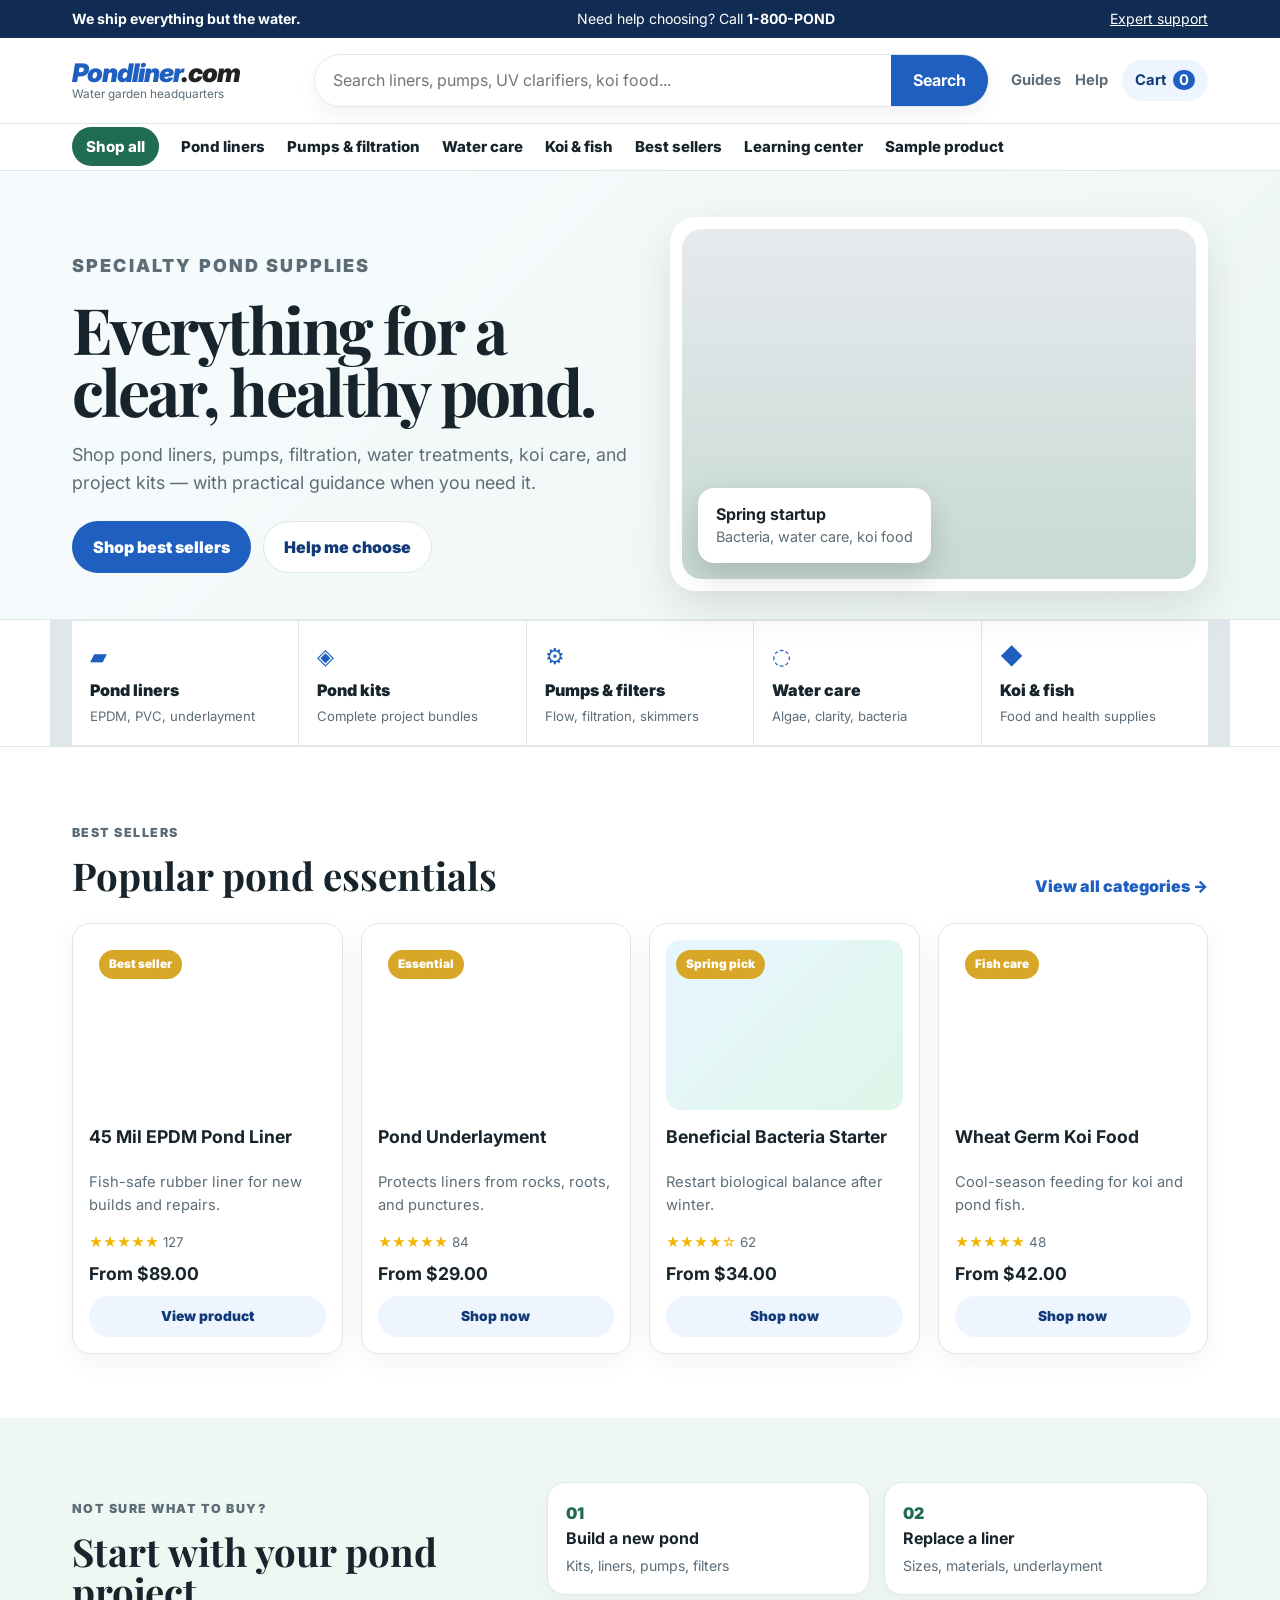
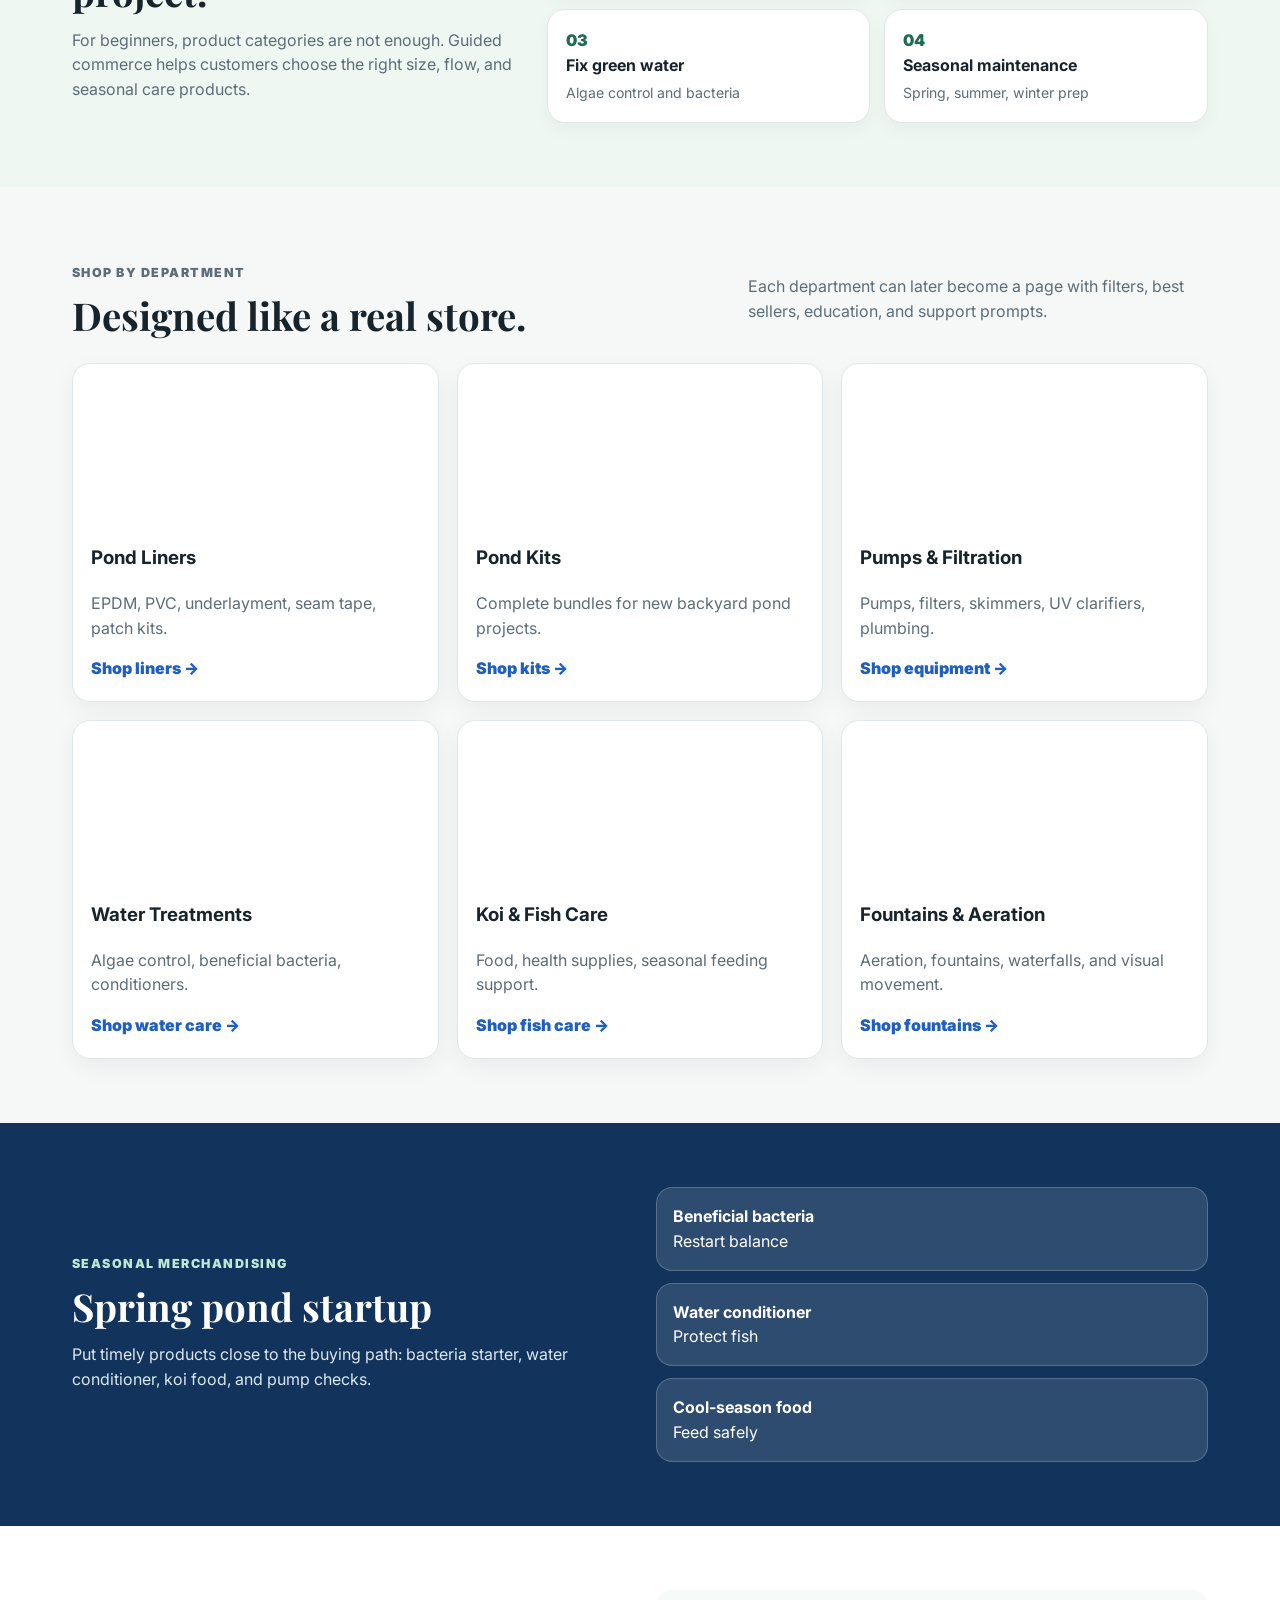
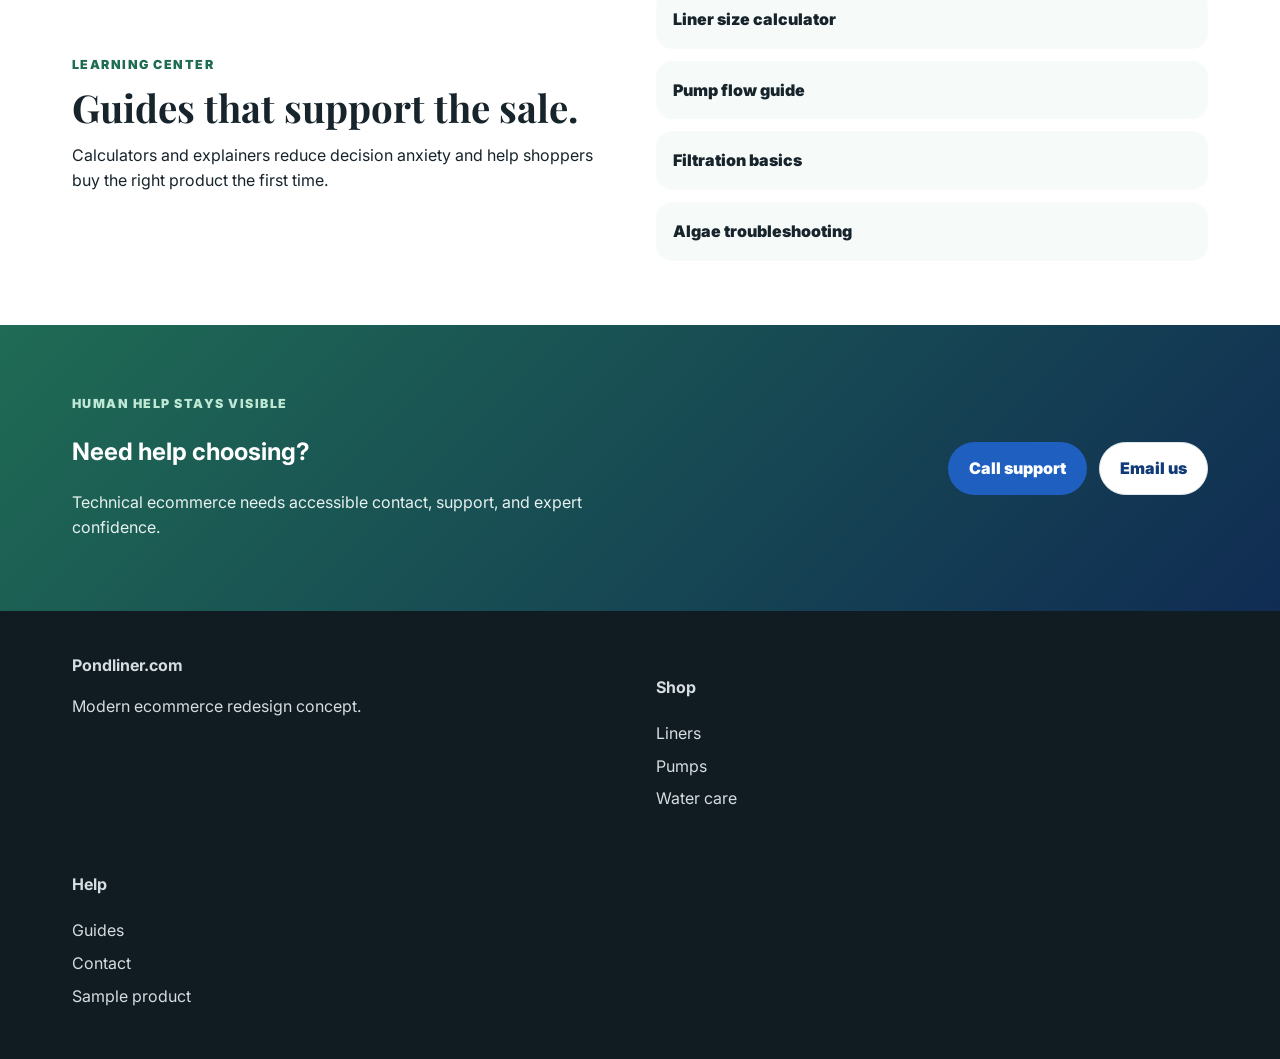
==== commit 3948b4d4: "Add files via upload" ====
--- a/index.html
+++ b/index.html
@@ -3,8 +3,8 @@
 <head>
   <meta charset="UTF-8" />
   <meta name="viewport" content="width=device-width, initial-scale=1.0" />
-  <title>Pondliner.com — Pond Supplies, Liners & Water Garden Help</title>
-  <meta name="description" content="Modern ecommerce redesign concept for Pondliner.com: shop pond liners, pumps, filters, koi care, water treatments, and guided help for pond projects." />
+  <title>Pondliner.com — Pond Supplies & Water Garden Products</title>
+  <meta name="description" content="Specialty ecommerce concept for Pondliner.com: pond liners, pumps, filtration, water treatments, koi care, kits, and expert guidance." />
   <link rel="preconnect" href="https://fonts.googleapis.com">
   <link rel="preconnect" href="https://fonts.gstatic.com" crossorigin>
   <link href="https://fonts.googleapis.com/css2?family=Inter:wght@400;500;600;700;800&family=Playfair+Display:wght@600;700;800&display=swap" rel="stylesheet">
@@ -15,222 +15,137 @@
 
   <div class="topbar">
     <div class="container topbar-inner">
-      <span>We ship everything but the water.</span>
-      <span class="topbar-hide">Need help? Call <strong>1-800-POND</strong> • Fast shipping • Expert pond support</span>
-      <a href="#help">Get help choosing</a>
+      <span><strong>We ship everything but the water.</strong></span>
+      <span>Need help choosing? Call <strong>1-800-POND</strong></span>
+      <a href="#help">Expert support</a>
     </div>
   </div>
 
   <header class="site-header">
     <div class="container header-main">
       <a class="brand" href="index.html" aria-label="Pondliner.com home">
-        <span class="brand-mark">P</span>
-        <span class="brand-text">Pondliner<span>.com</span></span>
+        <span class="brand-logo">Pondliner<span>.com</span></span>
+        <small>Water garden headquarters</small>
       </a>
-
       <form class="site-search" role="search">
         <label class="sr-only" for="search">Search products</label>
-        <input id="search" type="search" placeholder="Search liners, pumps, algae control, koi food..." />
+        <input id="search" type="search" placeholder="Search liners, pumps, UV clarifiers, koi food..." />
         <button type="submit">Search</button>
       </form>
-
       <div class="header-actions">
         <a href="#learn">Guides</a>
-        <a href="#help">Support</a>
-        <a class="cart-pill" href="#cart">Cart</a>
+        <a href="#help">Help</a>
+        <a class="cart" href="#cart">Cart <span>0</span></a>
         <button class="nav-toggle" id="navToggle" aria-controls="siteNav" aria-expanded="false">Menu</button>
       </div>
     </div>
 
     <nav class="site-nav" id="siteNav" aria-label="Main navigation">
       <div class="container nav-row">
-        <button class="nav-parent" data-menu="shop">Shop products</button>
-        <a href="#start">Start here</a>
-        <a href="#popular">Popular products</a>
-        <a href="#seasonal">Seasonal care</a>
+        <button class="nav-parent" id="shopToggle" aria-expanded="false">Shop all</button>
+        <a href="#liners">Pond liners</a>
+        <a href="#pumps">Pumps & filtration</a>
+        <a href="#water-care">Water care</a>
+        <a href="#fish">Koi & fish</a>
+        <a href="#popular">Best sellers</a>
         <a href="#learn">Learning center</a>
         <a href="product.html">Sample product</a>
-        <a href="#help">Contact</a>
       </div>
-
-      <div class="mega-menu" id="shopMenu" aria-label="Shop product categories">
+      <div class="mega-menu" id="shopMenu">
         <div class="container mega-grid">
-          <div>
-            <p class="mega-label">Build or repair</p>
-            <a href="#liners"><strong>Pond Liners</strong><span>EPDM, PVC, underlayment, seam tape</span></a>
-            <a href="#kits"><strong>Pond Kits</strong><span>Complete kits by size and project type</span></a>
-            <a href="#pumps"><strong>Pumps & Filtration</strong><span>Pumps, filters, skimmers, UV clarifiers</span></a>
-          </div>
-          <div>
-            <p class="mega-label">Maintain water</p>
-            <a href="#water-care"><strong>Water Treatments</strong><span>Algae, bacteria, clarity, conditioners</span></a>
-            <a href="#fish"><strong>Koi & Fish Care</strong><span>Food, health, seasonal feeding</span></a>
-            <a href="#fountains"><strong>Fountains & Aeration</strong><span>Aerators, fountains, waterfalls</span></a>
-          </div>
-          <div class="mega-callout">
-            <p class="eyebrow">Not sure?</p>
-            <h3>Start with the pond, not the product.</h3>
-            <p>Project-based guidance helps customers choose liner size, pump flow, and seasonal care steps.</p>
-            <a class="btn primary small" href="#start">Help me choose</a>
-          </div>
+          <div><p>Build</p><a href="#kits">Pond kits</a><a href="#liners">EPDM liners</a><a href="#liners">Underlayment</a><a href="#liners">Repair kits</a></div>
+          <div><p>Move & clean water</p><a href="#pumps">Pumps</a><a href="#pumps">Filters</a><a href="#pumps">Skimmers</a><a href="#pumps">UV clarifiers</a></div>
+          <div><p>Maintain</p><a href="#water-care">Algae control</a><a href="#water-care">Beneficial bacteria</a><a href="#fish">Koi food</a><a href="#seasonal">Seasonal care</a></div>
+          <div class="mega-callout"><strong>New to ponds?</strong><span>Use simple guides before buying.</span><a href="#start">Start here →</a></div>
         </div>
       </div>
     </nav>
   </header>
 
   <main id="main">
-    <section class="hero">
-      <div class="hero-photo" aria-hidden="true"></div>
-      <div class="hero-shade" aria-hidden="true"></div>
-      <div class="container hero-grid">
+    <section class="hero ecommerce-hero">
+      <div class="container hero-commerce-grid">
         <div class="hero-copy">
-          <p class="eyebrow light">Pond supplies + practical guidance</p>
-          <h1>Build a beautiful pond without guessing what to buy.</h1>
-          <p>Shop pond liners, pumps, filters, koi care, water treatments, and expert guidance for new builds, repairs, and seasonal maintenance.</p>
-          <div class="hero-actions">
-            <a class="btn primary" href="#start">Start your pond project</a>
-            <a class="btn secondary" href="#categories">Shop categories</a>
-          </div>
+          <p class="eyebrow">Specialty pond supplies</p>
+          <h1>Everything for a clear, healthy pond.</h1>
+          <p>Shop pond liners, pumps, filtration, water treatments, koi care, and project kits — with practical guidance when you need it.</p>
+          <div class="hero-actions"><a class="btn primary" href="#popular">Shop best sellers</a><a class="btn secondary" href="#start">Help me choose</a></div>
         </div>
-
-        <aside class="finder-card" id="start" aria-label="Product finder">
-          <p class="eyebrow">Quick pond finder</p>
-          <h2>What are you trying to do?</h2>
-          <div class="finder-options">
-            <a href="#kits"><span>01</span><strong>Build a new pond</strong><em>Kits, liners, pumps, filtration</em></a>
-            <a href="#liners"><span>02</span><strong>Replace or repair a liner</strong><em>EPDM, PVC, underlayment, patching</em></a>
-            <a href="#water-care"><span>03</span><strong>Fix cloudy or green water</strong><em>Algae control, bacteria, conditioners</em></a>
-            <a href="#seasonal"><span>04</span><strong>Get ready for the season</strong><em>Spring startup, summer care, winter prep</em></a>
-          </div>
-        </aside>
+        <div class="hero-photo-card" aria-label="Decorative pond image">
+          <div class="pond-photo-main"></div>
+          <div class="floating-deal"><strong>Spring startup</strong><span>Bacteria, water care, koi food</span></div>
+        </div>
       </div>
     </section>
 
-    <section class="confidence-strip" aria-label="Trust signals">
-      <div class="container confidence-grid">
-        <div><strong>Specialist catalog</strong><span>Depth for experienced pond owners.</span></div>
-        <div><strong>Beginner guidance</strong><span>Clear paths when customers are unsure.</span></div>
-        <div><strong>Expert support</strong><span>Contact and help stay visible.</span></div>
-        <div><strong>Nature-forward design</strong><span>Product utility plus pond inspiration.</span></div>
+    <section class="quick-shop" aria-label="Quick shopping categories">
+      <div class="container quick-grid">
+        <a href="#liners"><span>▰</span><strong>Pond liners</strong><em>EPDM, PVC, underlayment</em></a>
+        <a href="#kits"><span>◈</span><strong>Pond kits</strong><em>Complete project bundles</em></a>
+        <a href="#pumps"><span>⚙</span><strong>Pumps & filters</strong><em>Flow, filtration, skimmers</em></a>
+        <a href="#water-care"><span>◌</span><strong>Water care</strong><em>Algae, clarity, bacteria</em></a>
+        <a href="#fish"><span>◆</span><strong>Koi & fish</strong><em>Food and health supplies</em></a>
       </div>
     </section>
 
-    <section class="section intro-section">
-      <div class="container intro-grid">
-        <div>
-          <p class="eyebrow">Two ways to shop</p>
-          <h2>Fast for experts. Friendly for beginners.</h2>
-          <p>The redesign keeps search and categories close for customers who know exactly what they need, while adding simple project paths for customers who need help deciding.</p>
+    <section class="section product-first" id="popular">
+      <div class="container">
+        <div class="section-head split"><div><p class="eyebrow">Best sellers</p><h2>Popular pond essentials</h2></div><a class="text-link" href="#categories">View all categories →</a></div>
+        <div class="product-grid">
+          <article class="product-card"><div class="badge">Best seller</div><div class="product-photo photo-roll"></div><h3>45 Mil EPDM Pond Liner</h3><p>Fish-safe rubber liner for new builds and repairs.</p><div class="rating">★★★★★ <span>127</span></div><strong>From $89.00</strong><a class="btn mini" href="product.html">View product</a></article>
+          <article class="product-card"><div class="badge">Essential</div><div class="product-photo photo-under"></div><h3>Pond Underlayment</h3><p>Protects liners from rocks, roots, and punctures.</p><div class="rating">★★★★★ <span>84</span></div><strong>From $29.00</strong><a class="btn mini" href="#">Shop now</a></article>
+          <article class="product-card"><div class="badge">Spring pick</div><div class="product-photo photo-bottle"></div><h3>Beneficial Bacteria Starter</h3><p>Restart biological balance after winter.</p><div class="rating">★★★★☆ <span>62</span></div><strong>From $34.00</strong><a class="btn mini" href="#">Shop now</a></article>
+          <article class="product-card"><div class="badge">Fish care</div><div class="product-photo photo-food"></div><h3>Wheat Germ Koi Food</h3><p>Cool-season feeding for koi and pond fish.</p><div class="rating">★★★★★ <span>48</span></div><strong>From $42.00</strong><a class="btn mini" href="#">Shop now</a></article>
         </div>
-        <div class="pathway-grid">
-          <a href="#categories"><strong>I know what I need</strong><span>Go straight to product categories and search.</span></a>
-          <a href="#learn"><strong>I need help choosing</strong><span>Use calculators, guides, and seasonal checklists.</span></a>
+      </div>
+    </section>
+
+    <section class="section start-panel" id="start">
+      <div class="container start-grid">
+        <div><p class="eyebrow">Not sure what to buy?</p><h2>Start with your pond project.</h2><p>For beginners, product categories are not enough. Guided commerce helps customers choose the right size, flow, and seasonal care products.</p></div>
+        <div class="finder-options">
+          <a href="#kits"><span>01</span><strong>Build a new pond</strong><em>Kits, liners, pumps, filters</em></a>
+          <a href="#liners"><span>02</span><strong>Replace a liner</strong><em>Sizes, materials, underlayment</em></a>
+          <a href="#water-care"><span>03</span><strong>Fix green water</strong><em>Algae control and bacteria</em></a>
+          <a href="#seasonal"><span>04</span><strong>Seasonal maintenance</strong><em>Spring, summer, winter prep</em></a>
         </div>
       </div>
     </section>
 
     <section class="section" id="categories">
       <div class="container">
-        <div class="section-head split">
-          <div>
-            <p class="eyebrow">Shop by category</p>
-            <h2>Everything for ponds, organized by need.</h2>
-          </div>
-          <p>Each category can later become a landing page with filters, best sellers, education, and product grids.</p>
-        </div>
-
-        <div class="category-grid visual-grid">
-          <article class="category-card photo-card large" id="liners">
-            <div class="card-photo photo-liners" aria-hidden="true"></div>
-            <div class="card-body">
-              <h3>Pond Liners</h3>
-              <p>EPDM and PVC liners, underlayment, seaming supplies, patch kits, and custom sizes.</p>
-              <div class="mini-links"><a href="product.html">45 Mil EPDM</a><a href="#">Underlayment</a><a href="#">Repair kits</a></div>
-            </div>
-          </article>
-          <article class="category-card photo-card" id="kits"><div class="card-photo photo-kits"></div><div class="card-body"><h3>Pond Kits</h3><p>Starter and professional kits for backyard ponds, koi ponds, and waterfalls.</p><a class="text-link" href="#">Browse kits →</a></div></article>
-          <article class="category-card photo-card" id="pumps"><div class="card-photo photo-pumps"></div><div class="card-body"><h3>Pumps & Filters</h3><p>Submersible pumps, biological filters, skimmers, UV clarifiers, and accessories.</p><a class="text-link" href="#">Shop equipment →</a></div></article>
-          <article class="category-card photo-card" id="water-care"><div class="card-photo photo-water"></div><div class="card-body"><h3>Water Care</h3><p>Water treatments for algae, clarity, beneficial bacteria, chlorine, and balance.</p><a class="text-link" href="#">Fix water issues →</a></div></article>
-          <article class="category-card photo-card" id="fish"><div class="card-photo photo-fish"></div><div class="card-body"><h3>Koi & Fish</h3><p>Food, care supplies, and seasonal feeding support for healthy pond fish.</p><a class="text-link" href="#">Care for fish →</a></div></article>
-          <article class="category-card photo-card" id="fountains"><div class="card-photo photo-fountains"></div><div class="card-body"><h3>Fountains & Aeration</h3><p>Improve movement, oxygen, and visual appeal with aerators and water features.</p><a class="text-link" href="#">View options →</a></div></article>
+        <div class="section-head split"><div><p class="eyebrow">Shop by department</p><h2>Designed like a real store.</h2></div><p>Each department can later become a page with filters, best sellers, education, and support prompts.</p></div>
+        <div class="department-grid">
+          <article id="liners"><div class="dept-photo dept-liners"></div><h3>Pond Liners</h3><p>EPDM, PVC, underlayment, seam tape, patch kits.</p><a href="product.html">Shop liners →</a></article>
+          <article id="kits"><div class="dept-photo dept-kits"></div><h3>Pond Kits</h3><p>Complete bundles for new backyard pond projects.</p><a href="#">Shop kits →</a></article>
+          <article id="pumps"><div class="dept-photo dept-pumps"></div><h3>Pumps & Filtration</h3><p>Pumps, filters, skimmers, UV clarifiers, plumbing.</p><a href="#">Shop equipment →</a></article>
+          <article id="water-care"><div class="dept-photo dept-water"></div><h3>Water Treatments</h3><p>Algae control, beneficial bacteria, conditioners.</p><a href="#">Shop water care →</a></article>
+          <article id="fish"><div class="dept-photo dept-fish"></div><h3>Koi & Fish Care</h3><p>Food, health supplies, seasonal feeding support.</p><a href="#">Shop fish care →</a></article>
+          <article><div class="dept-photo dept-fountain"></div><h3>Fountains & Aeration</h3><p>Aeration, fountains, waterfalls, and visual movement.</p><a href="#">Shop fountains →</a></article>
         </div>
       </div>
     </section>
 
-    <section class="section" id="popular">
-      <div class="container">
-        <div class="section-head split">
-          <div>
-            <p class="eyebrow">Popular now</p>
-            <h2>Useful products, not just pretty cards.</h2>
-          </div>
-          <p>Product modules should show photos, price, use case, and confidence cues so customers can compare quickly.</p>
-        </div>
-        <div class="product-strip">
-          <article class="product-card"><div class="product-visual liner-roll"></div><span>Best seller</span><h3>45 Mil EPDM Pond Liner</h3><p>Flexible, fish-safe liner for new builds and repairs.</p><strong>From $89</strong><a href="product.html">View product →</a></article>
-          <article class="product-card"><div class="product-visual pump-box"></div><span>Essential</span><h3>Pond Underlayment</h3><p>Protects liners from rocks, roots, and installation wear.</p><strong>From $29</strong><a href="#">View product →</a></article>
-          <article class="product-card"><div class="product-visual bacteria-bottle"></div><span>Seasonal</span><h3>Beneficial Bacteria Starter</h3><p>Helps restart biological balance after winter.</p><strong>From $34</strong><a href="#">View product →</a></article>
-          <article class="product-card"><div class="product-visual koi-food"></div><span>Fish care</span><h3>Wheat Germ Koi Food</h3><p>Cool-season nutrition for koi and pond fish.</p><strong>From $42</strong><a href="#">View product →</a></article>
-        </div>
+    <section class="section seasonal-band" id="seasonal">
+      <div class="container seasonal-grid">
+        <div><p class="eyebrow">Seasonal merchandising</p><h2>Spring pond startup</h2><p>Put timely products close to the buying path: bacteria starter, water conditioner, koi food, and pump checks.</p></div>
+        <div class="seasonal-products"><a href="#"><strong>Beneficial bacteria</strong><span>Restart balance</span></a><a href="#"><strong>Water conditioner</strong><span>Protect fish</span></a><a href="#"><strong>Cool-season food</strong><span>Feed safely</span></a></div>
       </div>
     </section>
 
-    <section class="section guided-panel" id="learn">
-      <div class="container guided-grid">
-        <div class="guided-copy">
-          <p class="eyebrow">Guided commerce layer</p>
-          <h2>Turn product confusion into a clear next step.</h2>
-          <p>Pond building is technical. Good UX can transform expertise into calculators, checklists, comparison guides, and help prompts that support the sale.</p>
-          <a class="btn primary small" href="#">Explore all guides</a>
-        </div>
-        <div class="tool-grid">
-          <a href="#"><strong>Liner size calculator</strong><span>Length + width + depth + overlap</span></a>
-          <a href="#"><strong>Pump flow guide</strong><span>Match GPH to pond volume</span></a>
-          <a href="#"><strong>Algae troubleshooting</strong><span>Find the likely cause first</span></a>
-          <a href="#"><strong>Seasonal checklist</strong><span>What to do this month</span></a>
-        </div>
-      </div>
-    </section>
-
-    <section class="section" id="seasonal">
-      <div class="container seasonal-card">
-        <div>
-          <p class="eyebrow">Seasonal merchandising</p>
-          <h2>Spring pond startup</h2>
-          <p>Feature rotating seasonal needs: bacteria starter, cold-weather fish food, water conditioners, pump checks, and maintenance kits.</p>
-        </div>
-        <div class="seasonal-products">
-          <a href="#"><strong>Beneficial bacteria</strong><span>Restart biological balance</span></a>
-          <a href="#"><strong>Wheat germ food</strong><span>Cool-season feeding</span></a>
-          <a href="#"><strong>Water conditioner</strong><span>Protect fish and plants</span></a>
-        </div>
+    <section class="section learn" id="learn">
+      <div class="container learn-grid">
+        <div><p class="eyebrow">Learning center</p><h2>Guides that support the sale.</h2><p>Calculators and explainers reduce decision anxiety and help shoppers buy the right product the first time.</p></div>
+        <div class="guide-grid"><a href="#">Liner size calculator</a><a href="#">Pump flow guide</a><a href="#">Filtration basics</a><a href="#">Algae troubleshooting</a></div>
       </div>
     </section>
 
     <section class="help-section" id="help">
-      <div class="container help-inner">
-        <div>
-          <p class="eyebrow light">Human help stays visible</p>
-          <h2>Not sure what fits your pond?</h2>
-          <p>Keep phone, email, and guided help easy to find. This matters for technical products and higher-confidence purchases.</p>
-        </div>
-        <div class="help-actions">
-          <a class="btn primary" href="tel:18007663">Call support</a>
-          <a class="btn outline" href="mailto:help@pondliner.com">Email us</a>
-        </div>
-      </div>
+      <div class="container help-inner"><div><p class="eyebrow light">Human help stays visible</p><h2>Need help choosing?</h2><p>Technical ecommerce needs accessible contact, support, and expert confidence.</p></div><div class="help-actions"><a class="btn primary" href="tel:18007663">Call support</a><a class="btn outline" href="mailto:help@pondliner.com">Email us</a></div></div>
     </section>
   </main>
 
-  <footer class="footer">
-    <div class="container footer-grid">
-      <div><a class="footer-brand" href="index.html">Pondliner.com</a><p>Your headquarters for pond liners, water garden supplies, and expert support.</p></div>
-      <div><h4>Shop</h4><a href="#liners">Pond Liners</a><a href="#kits">Pond Kits</a><a href="#pumps">Pumps & Filters</a><a href="#fish">Koi Food</a></div>
-      <div><h4>Help</h4><a href="#learn">Pond Calculator</a><a href="#learn">Installation Guides</a><a href="#seasonal">Seasonal Care</a><a href="#help">Contact Us</a></div>
-      <div><h4>Company</h4><a href="#">About</a><a href="#">Customer Gallery</a><a href="#">Shipping Info</a><a href="#">Returns</a></div>
-    </div>
-  </footer>
-
+  <footer class="footer"><div class="container footer-grid"><div><strong>Pondliner.com</strong><p>Modern ecommerce redesign concept.</p></div><div><h4>Shop</h4><a href="#liners">Liners</a><a href="#pumps">Pumps</a><a href="#water-care">Water care</a></div><div><h4>Help</h4><a href="#learn">Guides</a><a href="#help">Contact</a><a href="product.html">Sample product</a></div></div></footer>
   <script src="script.js"></script>
 </body>
 </html>
--- a/styles.css
+++ b/styles.css
@@ -1 +1 @@
-:root{--deep:#10251f;--deep2:#17372e;--green:#1d6a55;--green2:#2f8a6e;--mint:#e8f5ee;--mint2:#f4fbf7;--water:#d9eef2;--gold:#d6a63b;--sand:#f4ead8;--ink:#23313b;--muted:#65727d;--line:#dfe8e4;--bg:#f7faf7;--white:#fff;--shadow:0 24px 70px rgba(18,54,43,.18);--soft-shadow:0 14px 40px rgba(31,73,58,.10);--radius:24px}*{box-sizing:border-box}body{margin:0;font-family:Inter,system-ui,-apple-system,BlinkMacSystemFont,'Segoe UI',sans-serif;color:var(--ink);background:var(--bg);line-height:1.6}a{color:inherit;text-decoration:none}button,input{font:inherit}.container{max-width:1200px;margin:0 auto;padding:0 24px}.sr-only,.skip-link{position:absolute;left:-9999px}.skip-link:focus{left:24px;top:24px;background:#fff;padding:10px 14px;z-index:1000}.topbar{background:var(--deep);color:#fff;font-size:.9rem}.topbar-inner{min-height:42px;display:flex;justify-content:space-between;align-items:center;gap:20px}.topbar a{text-decoration:underline;text-underline-offset:3px}.site-header{position:sticky;top:0;z-index:50;background:rgba(255,255,255,.97);backdrop-filter:blur(14px);border-bottom:1px solid var(--line)}.header-main{min-height:78px;display:flex;align-items:center;gap:24px}.brand{display:flex;align-items:center;gap:12px;white-space:nowrap}.brand-mark{width:42px;height:42px;border-radius:50%;display:grid;place-items:center;background:linear-gradient(135deg,var(--green),var(--deep));color:#fff;font-family:'Playfair Display',Georgia,serif;font-size:1.35rem;font-weight:800;box-shadow:0 8px 18px rgba(16,37,31,.18)}.brand-text{font-family:'Playfair Display',Georgia,serif;font-size:1.55rem;font-weight:800;color:var(--green)}.brand-text span{color:var(--gold)}.site-search{flex:1;display:flex;max-width:620px;margin-left:auto;border:1px solid var(--line);border-radius:999px;background:#fff;overflow:hidden}.site-search input{flex:1;border:0;padding:13px 18px;outline:0}.site-search button{border:0;background:var(--green);color:#fff;font-weight:800;padding:0 20px}.header-actions{display:flex;align-items:center;gap:16px;font-size:.95rem;font-weight:800}.cart-pill{background:var(--mint);color:var(--green);border:1px solid var(--line);padding:9px 15px;border-radius:999px}.nav-toggle{display:none;border:0;background:var(--green);color:#fff;padding:10px 14px;border-radius:999px;font-weight:800}.site-nav{border-top:1px solid var(--line);position:relative}.nav-row{height:48px;display:flex;align-items:center;gap:28px;font-weight:800;font-size:.95rem}.nav-parent{border:0;background:transparent;font-weight:800;color:var(--green);cursor:pointer;padding:0}.mega-menu{display:none;position:absolute;left:0;right:0;top:48px;background:#fff;border-top:1px solid var(--line);border-bottom:1px solid var(--line);box-shadow:var(--shadow);z-index:60}.mega-menu.open{display:block}.mega-grid{display:grid;grid-template-columns:1fr 1fr 1.1fr;gap:38px;padding-top:30px;padding-bottom:30px}.mega-label,.eyebrow{font-size:.76rem;letter-spacing:.14em;text-transform:uppercase;color:var(--gold);font-weight:900;margin:0 0 12px}.eyebrow.light{color:#f3d37a}.mega-grid a{display:grid;gap:2px;padding:14px;border-radius:16px}.mega-grid a:hover{background:var(--mint2)}.mega-grid span{color:var(--muted);font-size:.92rem}.mega-callout{background:linear-gradient(135deg,var(--mint),#fff);border:1px solid var(--line);border-radius:var(--radius);padding:24px}.mega-callout h3{font-family:'Playfair Display',Georgia,serif;font-size:1.65rem;line-height:1.15;margin:0 0 10px}.btn{display:inline-flex;align-items:center;justify-content:center;border-radius:999px;padding:14px 25px;font-weight:900;border:2px solid transparent;transition:.2s}.btn:hover,.category-card:hover,.finder-options a:hover,.tool-grid a:hover,.seasonal-products a:hover,.product-card:hover,.pathway-grid a:hover{transform:translateY(-3px)}.btn.primary{background:var(--gold);color:#1f261c}.btn.secondary{border-color:rgba(255,255,255,.65);color:#fff;background:rgba(255,255,255,.08)}.btn.outline{border-color:rgba(255,255,255,.55);color:#fff}.btn.small{padding:11px 18px;font-size:.9rem}.hero{position:relative;overflow:hidden;color:#fff;isolation:isolate}.hero-photo{position:absolute;inset:0;background-image:linear-gradient(90deg,rgba(9,30,24,.92) 0%,rgba(15,52,41,.78) 48%,rgba(15,52,41,.28) 100%),url('https://images.unsplash.com/photo-1500530855697-b586d89ba3ee?auto=format&fit=crop&w=1800&q=80');background-size:cover;background-position:center;z-index:-2}.hero-photo::after{content:'';position:absolute;inset:0;background:radial-gradient(circle at 74% 32%,rgba(214,166,59,.22),transparent 24%),linear-gradient(180deg,transparent 70%,rgba(247,250,247,.95) 100%)}.hero-grid{min-height:650px;display:grid;grid-template-columns:1.03fr .97fr;gap:54px;align-items:center}.hero h1,.finder-card h2,.section h2,.help-section h2,.product-info h1{font-family:'Playfair Display',Georgia,serif;line-height:1.04}.hero h1{font-size:clamp(3rem,6vw,5.35rem);letter-spacing:-.04em;margin:0 0 22px}.hero-copy p:not(.eyebrow){font-size:1.18rem;color:rgba(255,255,255,.92);max-width:690px}.hero-actions{display:flex;gap:14px;flex-wrap:wrap;margin-top:32px}.finder-card{background:rgba(255,255,255,.94);color:var(--ink);border:1px solid rgba(255,255,255,.75);border-radius:30px;padding:30px;box-shadow:var(--shadow);backdrop-filter:blur(18px)}.finder-card h2{font-size:2.15rem;margin:0 0 18px}.finder-options{display:grid;gap:12px}.finder-options a{display:grid;grid-template-columns:auto 1fr;column-gap:14px;background:var(--mint2);border:1px solid var(--line);border-radius:18px;padding:16px;transition:.2s}.finder-options span{grid-row:1/3;color:var(--gold);font-weight:900}.finder-options em{font-style:normal;color:var(--muted);font-size:.92rem}.confidence-strip{background:#fff;border-bottom:1px solid var(--line)}.confidence-grid{display:grid;grid-template-columns:repeat(4,1fr);gap:20px;padding-top:24px;padding-bottom:24px}.confidence-grid div{display:grid;gap:4px}.confidence-grid span,.section-head p,.category-card p,.guided-copy p,.seasonal-card p,.article-card p,.help-section p,.footer p,.intro-grid p{color:var(--muted)}.section{padding:86px 0}.intro-section{background:#fff}.intro-grid{display:grid;grid-template-columns:1fr 1fr;gap:42px;align-items:center}.intro-grid h2{font-size:clamp(2rem,4vw,3.2rem);letter-spacing:-.03em;margin:0 0 14px}.pathway-grid{display:grid;grid-template-columns:1fr 1fr;gap:16px}.pathway-grid a{background:linear-gradient(135deg,#fff,var(--mint2));border:1px solid var(--line);border-radius:22px;padding:24px;box-shadow:var(--soft-shadow);display:grid;gap:8px;transition:.2s}.pathway-grid strong{font-size:1.15rem}.pathway-grid span{color:var(--muted)}.section-head{margin-bottom:34px}.section-head.split{display:grid;grid-template-columns:1fr 360px;gap:30px;align-items:end}.section h2{font-size:clamp(2rem,4vw,3.35rem);letter-spacing:-.02em;margin:0}.category-grid{display:grid;grid-template-columns:1.25fr 1fr 1fr;gap:22px}.category-card{background:#fff;border:1px solid var(--line);border-radius:var(--radius);box-shadow:var(--soft-shadow);transition:.2s;overflow:hidden}.category-card.large{grid-row:span 2}.photo-card{display:grid;grid-template-rows:190px auto}.photo-card.large{grid-template-rows:330px auto}.card-photo{background-size:cover;background-position:center;min-height:100%;position:relative}.card-photo::after{content:'';position:absolute;inset:0;background:linear-gradient(180deg,rgba(0,0,0,.02),rgba(0,0,0,.25))}.photo-liners{background-image:linear-gradient(135deg,rgba(29,106,85,.35),rgba(16,37,31,.15)),url('https://images.unsplash.com/photo-1506744038136-46273834b3fb?auto=format&fit=crop&w=1000&q=80')}.photo-kits{background-image:linear-gradient(135deg,rgba(214,166,59,.25),rgba(29,106,85,.1)),url('https://images.unsplash.com/photo-1472214103451-9374bd1c798e?auto=format&fit=crop&w=900&q=80')}.photo-pumps{background-image:linear-gradient(135deg,rgba(29,106,85,.25),rgba(16,37,31,.2)),url('https://images.unsplash.com/photo-1464822759023-fed622ff2c3b?auto=format&fit=crop&w=900&q=80')}.photo-water{background-image:linear-gradient(135deg,rgba(32,132,165,.25),rgba(29,106,85,.2)),url('https://images.unsplash.com/photo-1500534314209-a25ddb2bd429?auto=format&fit=crop&w=900&q=80')}.photo-fish{background-image:linear-gradient(135deg,rgba(214,166,59,.22),rgba(29,106,85,.18)),url('https://images.unsplash.com/photo-1524704796725-9fc3044a58b2?auto=format&fit=crop&w=900&q=80')}.photo-fountains{background-image:linear-gradient(135deg,rgba(32,132,165,.25),rgba(16,37,31,.14)),url('https://images.unsplash.com/photo-1507525428034-b723cf961d3e?auto=format&fit=crop&w=900&q=80')}.card-body{padding:26px}.category-card h3,.product-card h3{font-family:'Playfair Display',Georgia,serif;font-size:1.55rem;margin:0 0 8px}.mini-links{display:flex;gap:10px;flex-wrap:wrap;margin-top:20px}.mini-links a{background:var(--mint2);border:1px solid var(--line);border-radius:999px;padding:9px 12px;font-weight:800;color:var(--green)}.text-link{display:inline-block;margin-top:18px;color:var(--green);font-weight:900}.product-strip{display:grid;grid-template-columns:repeat(4,1fr);gap:18px}.product-card{background:#fff;border:1px solid var(--line);border-radius:var(--radius);padding:18px;box-shadow:var(--soft-shadow);display:grid;transition:.2s}.product-visual{height:160px;border-radius:18px;margin-bottom:16px;background-size:cover;background-position:center}.liner-roll{background:radial-gradient(circle at 50% 45%,#303a3a 0 22%,transparent 23%),linear-gradient(135deg,#cfddd9,#f8fbfa)}.pump-box{background:radial-gradient(circle at 60% 35%,#1d6a55 0 18%,transparent 19%),linear-gradient(135deg,#dfe8e4,#f7faf7)}.bacteria-bottle{background:radial-gradient(ellipse at 50% 42%,#d6a63b 0 18%,transparent 19%),linear-gradient(135deg,#eff8f4,#fff)}.koi-food{background:radial-gradient(circle at 42% 45%,#f0a24b 0 16%,transparent 17%),radial-gradient(circle at 61% 50%,#fff 0 10%,transparent 11%),linear-gradient(135deg,#e5f5f0,#fff8e8)}.product-card span{color:var(--gold);font-size:.76rem;letter-spacing:.12em;text-transform:uppercase;font-weight:900}.product-card p{color:var(--muted);font-size:.95rem}.product-card strong{font-size:1.1rem;margin-bottom:10px}.product-card a{color:var(--green);font-weight:900}.guided-panel{background:#fff}.guided-grid{display:grid;grid-template-columns:.9fr 1.1fr;gap:50px;align-items:center}.guided-copy .btn{margin-top:18px}.tool-grid{display:grid;grid-template-columns:repeat(2,1fr);gap:14px}.tool-grid a,.seasonal-products a{background:var(--mint2);border:1px solid var(--line);border-radius:18px;padding:20px;display:grid;gap:6px;transition:.2s}.tool-grid span,.seasonal-products span{color:var(--muted);font-size:.94rem}.seasonal-card{background:linear-gradient(135deg,rgba(255,255,255,.94),rgba(232,245,238,.94)),url('https://images.unsplash.com/photo-1500534314209-a25ddb2bd429?auto=format&fit=crop&w=1600&q=80');background-size:cover;background-position:center;border:1px solid var(--line);border-radius:30px;padding:36px;display:grid;grid-template-columns:.8fr 1.2fr;gap:30px;align-items:center;box-shadow:var(--soft-shadow)}.seasonal-products{display:grid;grid-template-columns:repeat(3,1fr);gap:14px}.help-section{background:linear-gradient(135deg,var(--green),var(--deep));color:#fff;padding:62px 0}.help-inner{display:flex;align-items:center;justify-content:space-between;gap:28px}.help-section p{color:rgba(255,255,255,.8)}.help-actions{display:flex;gap:12px;flex-wrap:wrap}.footer{background:#1f2d35;color:rgba(255,255,255,.75);padding:68px 0}.footer-grid{display:grid;grid-template-columns:2fr repeat(3,1fr);gap:34px}.footer-brand{display:inline-block;color:#fff;margin-bottom:10px;font-family:'Playfair Display',Georgia,serif;font-size:1.45rem;font-weight:800}.footer h4{color:#fff;margin:0 0 12px}.footer a{display:block;margin:8px 0}.breadcrumbs{display:flex;gap:9px;align-items:center;padding-top:28px;padding-bottom:20px;color:var(--muted);font-size:.95rem}.breadcrumbs a{color:var(--green);font-weight:800}.product-section{display:grid;grid-template-columns:.9fr 1.1fr;gap:54px;padding-bottom:80px}.product-image{height:520px;border-radius:30px;background:linear-gradient(135deg,var(--mint),#cfe7db);display:grid;place-items:center;font-size:7rem}.product-note{margin-top:16px;background:#fff;border:1px solid var(--line);border-radius:18px;padding:16px}.product-info h1{font-size:clamp(2.2rem,5vw,4rem);margin-bottom:14px}.rating{color:var(--gold);font-weight:900;margin-bottom:18px}.rating span{color:var(--muted);font-weight:600}.product-copy{font-size:1.08rem;color:var(--muted);margin-bottom:24px}.size-panel{background:#fff;border:1px solid var(--line);border-radius:24px;padding:22px;margin-bottom:18px}.size-panel h2{font-size:1.2rem;margin-bottom:12px}.size-option{width:100%;display:flex;justify-content:space-between;border:1px solid var(--line);background:var(--mint2);border-radius:14px;padding:14px 16px;margin-top:10px;font-weight:800;cursor:pointer}.size-option.active{border-color:var(--green);background:var(--mint)}.add-cart{width:100%;margin-bottom:20px}.accordion details{background:#fff;border:1px solid var(--line);border-radius:16px;padding:16px 18px;margin-top:10px}.accordion summary{font-weight:900;cursor:pointer}.accordion ul{padding-left:20px;margin-top:12px;color:var(--muted)}.accordion p{margin-top:12px;color:var(--muted)}@media(max-width:980px){.topbar-hide,.site-search,.header-actions a:not(.cart-pill){display:none}.nav-toggle{display:inline-flex}.header-actions{margin-left:auto}.site-nav{display:none}.site-nav.open{display:block}.nav-row{height:auto;display:grid;gap:0;padding:10px 24px}.nav-row a,.nav-parent{padding:14px 0;border-bottom:1px solid var(--line);text-align:left}.mega-menu{position:static;box-shadow:none}.mega-grid,.hero-grid,.guided-grid,.seasonal-card,.product-section,.intro-grid{grid-template-columns:1fr}.hero-grid{padding-top:60px;padding-bottom:60px;min-height:auto}.confidence-grid,.category-grid,.learn-grid,.footer-grid,.product-strip{grid-template-columns:repeat(2,1fr)}.category-card.large{grid-row:auto}.section-head.split{grid-template-columns:1fr}.help-inner{display:grid}.product-image{height:360px}}@media(max-width:640px){.container{padding-left:18px;padding-right:18px}.brand-text{font-size:1.25rem}.brand-mark{width:36px;height:36px}.topbar-inner{display:grid;padding-top:10px;padding-bottom:10px}.hero h1{font-size:2.75rem}.confidence-grid,.category-grid,.tool-grid,.seasonal-products,.learn-grid,.footer-grid,.product-strip,.pathway-grid{grid-template-columns:1fr}.hero-actions .btn,.help-actions .btn{width:100%}.finder-card{padding:22px}.section{padding:64px 0}.photo-card.large,.photo-card{grid-template-rows:220px auto}}
+:root{--ink:#17242c;--muted:#5d6d78;--line:#dfe7ea;--bg:#f5f8f7;--white:#fff;--blue:#1e5fbf;--blue2:#113b78;--green:#1f6b54;--gold:#d8a728;--shadow:0 16px 45px rgba(23,36,44,.12);--radius:18px;--font:Inter,-apple-system,BlinkMacSystemFont,sans-serif;--display:'Playfair Display',Georgia,serif}*{box-sizing:border-box}body{margin:0;font-family:var(--font);color:var(--ink);background:var(--bg);line-height:1.55}a{color:inherit;text-decoration:none}button,input{font:inherit}.container{max-width:1180px;margin:0 auto;padding:0 22px}.skip-link{position:absolute;left:-999px}.skip-link:focus{left:20px;top:20px;background:#fff;padding:12px;z-index:10}.topbar{background:#102c53;color:#fff;font-size:.88rem}.topbar-inner{min-height:38px;display:flex;align-items:center;justify-content:space-between;gap:16px}.topbar a{text-decoration:underline}.site-header{position:sticky;top:0;z-index:20;background:rgba(255,255,255,.96);backdrop-filter:blur(18px);border-bottom:1px solid var(--line)}.header-main{display:grid;grid-template-columns:220px 1fr auto;gap:22px;align-items:center;padding:16px 22px}.brand{display:flex;flex-direction:column;line-height:1}.brand-logo{font-size:1.6rem;font-weight:900;font-style:italic;color:var(--blue);letter-spacing:-.04em}.brand-logo span{color:#222}.brand small{color:var(--muted);font-size:.74rem;margin-top:4px}.site-search{display:flex;background:#fff;border:1px solid var(--line);border-radius:999px;overflow:hidden;box-shadow:0 8px 20px rgba(0,0,0,.05)}.site-search input{flex:1;border:0;padding:13px 18px;outline:none}.site-search button{border:0;background:var(--blue);color:#fff;padding:0 22px;font-weight:700}.header-actions{display:flex;align-items:center;gap:14px;font-weight:700;color:var(--muted);font-size:.92rem}.cart{background:#eef5ff;color:var(--blue2);padding:9px 13px;border-radius:999px}.cart span{background:var(--blue);color:#fff;border-radius:999px;padding:1px 6px;margin-left:4px}.nav-toggle{display:none}.site-nav{border-top:1px solid var(--line)}.nav-row{display:flex;align-items:center;gap:22px;min-height:46px;font-size:.94rem;font-weight:800}.nav-parent{border:0;background:var(--green);color:#fff;border-radius:999px;padding:8px 14px;font-weight:800;cursor:pointer}.mega-menu{display:none;background:#fff;border-top:1px solid var(--line);box-shadow:var(--shadow)}.mega-menu.open{display:block}.mega-grid{display:grid;grid-template-columns:repeat(4,1fr);gap:26px;padding-top:22px;padding-bottom:22px}.mega-grid p{font-weight:900;color:var(--green);margin:.2rem 0 .7rem}.mega-grid a{display:block;color:var(--muted);padding:5px 0}.mega-callout{background:#eef7f1;border-radius:18px;padding:18px}.mega-callout strong,.mega-callout span{display:block}.mega-callout a{font-weight:900;color:var(--green);margin-top:8px}.ecommerce-hero{background:linear-gradient(135deg,#f7fbff 0,#eef7f1 100%);padding:46px 0 28px}.hero-commerce-grid{display:grid;grid-template-columns:1fr .95fr;gap:32px;align-items:center}.eyebrow{text-transform:uppercase;letter-spacing:.12em;color:var(--green);font-weight:900;font-size:.78rem}.hero h1{font-family:var(--display);font-size:clamp(2.7rem,5vw,5rem);line-height:.98;margin:.2rem 0 1rem;letter-spacing:-.04em}.hero p{font-size:1.12rem;color:var(--muted);max-width:620px}.hero-actions{display:flex;gap:12px;flex-wrap:wrap;margin-top:24px}.btn{display:inline-flex;align-items:center;justify-content:center;border-radius:999px;padding:13px 20px;font-weight:900;border:1px solid transparent}.btn.primary{background:var(--blue);color:#fff}.btn.secondary,.btn.outline{background:#fff;border-color:var(--line);color:var(--blue2)}.btn.mini{font-size:.86rem;padding:9px 13px;background:#eef5ff;color:var(--blue2);margin-top:auto}.hero-photo-card{position:relative;background:#fff;border-radius:26px;padding:12px;box-shadow:var(--shadow)}.pond-photo-main{min-height:350px;border-radius:20px;background:linear-gradient(rgba(16,44,83,.1),rgba(31,107,84,.25)),url('https://images.unsplash.com/photo-1523712999610-f77fbcfc3843?auto=format&fit=crop&w=1200&q=80') center/cover}.floating-deal{position:absolute;left:28px;bottom:28px;background:#fff;border-radius:16px;padding:14px 18px;box-shadow:0 12px 30px rgba(0,0,0,.16)}.floating-deal strong,.floating-deal span{display:block}.floating-deal span{color:var(--muted);font-size:.9rem}.quick-shop{background:#fff;border-top:1px solid var(--line);border-bottom:1px solid var(--line)}.quick-grid{display:grid;grid-template-columns:repeat(5,1fr);gap:1px;background:var(--line);padding-top:1px;padding-bottom:1px}.quick-grid a{background:#fff;padding:18px;display:flex;flex-direction:column;gap:4px}.quick-grid span{font-size:1.4rem;color:var(--blue)}.quick-grid strong{font-weight:900}.quick-grid em{font-size:.82rem;color:var(--muted);font-style:normal}.section{padding:64px 0}.section-head{margin-bottom:24px}.section-head.split{display:flex;justify-content:space-between;gap:28px;align-items:end}.section h2{font-family:var(--display);font-size:clamp(2rem,3vw,3rem);line-height:1.05;margin:.25rem 0}.section-head p{color:var(--muted);max-width:460px}.product-first{background:#fff}.product-grid{display:grid;grid-template-columns:repeat(4,1fr);gap:18px}.product-card{position:relative;background:#fff;border:1px solid var(--line);border-radius:18px;padding:16px;display:flex;flex-direction:column;min-height:420px;box-shadow:0 8px 24px rgba(0,0,0,.05)}.product-card h3{font-size:1.1rem;margin:13px 0 6px}.product-card p{color:var(--muted);font-size:.92rem}.product-card strong{font-size:1.1rem;margin:8px 0}.badge{position:absolute;top:26px;left:26px;background:var(--gold);color:#fff;border-radius:999px;padding:5px 10px;font-size:.74rem;font-weight:900;z-index:2}.product-photo{height:170px;border-radius:14px;background:#dde;overflow:hidden}.photo-roll{background:url('https://images.unsplash.com/photo-1500530855697-b586d89ba3ee?auto=format&fit=crop&w=700&q=80') center/cover}.photo-under{background:url('https://images.unsplash.com/photo-1584464491033-06628f3a6b7b?auto=format&fit=crop&w=700&q=80') center/cover}.photo-bottle{background:linear-gradient(135deg,#e7f6ff,#dff6e9)}.photo-food{background:url('https://images.unsplash.com/photo-1524704654690-b56c05c78a00?auto=format&fit=crop&w=700&q=80') center/cover}.rating{color:#f2b500;font-size:.84rem}.rating span{color:var(--muted)}.start-panel{background:#eef7f1}.start-grid{display:grid;grid-template-columns:.8fr 1.2fr;gap:34px;align-items:center}.start-grid p{color:var(--muted)}.finder-options{display:grid;grid-template-columns:repeat(2,1fr);gap:14px}.finder-options a{background:#fff;border:1px solid var(--line);border-radius:18px;padding:18px;box-shadow:0 7px 18px rgba(0,0,0,.04)}.finder-options span{color:var(--green);font-weight:900}.finder-options strong,.finder-options em{display:block}.finder-options em{color:var(--muted);font-style:normal;font-size:.88rem;margin-top:4px}.department-grid{display:grid;grid-template-columns:repeat(3,1fr);gap:18px}.department-grid article{background:#fff;border:1px solid var(--line);border-radius:18px;overflow:hidden;box-shadow:0 8px 24px rgba(0,0,0,.05)}.department-grid h3,.department-grid p,.department-grid a{margin-left:18px;margin-right:18px}.department-grid p{color:var(--muted)}.department-grid a{display:inline-block;margin-bottom:20px;color:var(--blue);font-weight:900}.dept-photo{height:160px}.dept-liners{background:url('https://images.unsplash.com/photo-1464822759023-fed622ff2c3b?auto=format&fit=crop&w=800&q=80') center/cover}.dept-kits{background:url('https://images.unsplash.com/photo-1506744038136-46273834b3fb?auto=format&fit=crop&w=800&q=80') center/cover}.dept-pumps{background:url('https://images.unsplash.com/photo-1500534314209-a25ddb2bd429?auto=format&fit=crop&w=800&q=80') center/cover}.dept-water{background:url('https://images.unsplash.com/photo-1439066615861-d1af74d74000?auto=format&fit=crop&w=800&q=80') center/cover}.dept-fish{background:url('https://images.unsplash.com/photo-1524704654690-b56c05c78a00?auto=format&fit=crop&w=800&q=80') center/cover}.dept-fountain{background:url('https://images.unsplash.com/photo-1520250497591-112f2f40a3f4?auto=format&fit=crop&w=800&q=80') center/cover}.seasonal-band{background:#12345c;color:#fff}.seasonal-band .eyebrow,.help-section .eyebrow{color:#bee8d5}.seasonal-band p{color:#dce8ef}.seasonal-grid,.learn-grid,.help-inner,.footer-grid{display:grid;grid-template-columns:1fr 1fr;gap:32px;align-items:center}.seasonal-products,.guide-grid{display:grid;gap:12px}.seasonal-products a,.guide-grid a{background:rgba(255,255,255,.12);border:1px solid rgba(255,255,255,.2);border-radius:16px;padding:16px}.seasonal-products strong,.seasonal-products span{display:block}.learn{background:#fff}.guide-grid a{background:#f6faf8;color:var(--ink);font-weight:900}.help-section{background:linear-gradient(135deg,#1f6b54,#102c53);color:#fff;padding:56px 0}.help-section p{color:#e6f1f0}.help-actions{display:flex;gap:12px;justify-content:flex-end}.footer{background:#111b22;color:#d6dde0;padding:42px 0}.footer-grid{align-items:start}.footer a{display:block;color:#d6dde0;margin:8px 0}.sr-only{position:absolute;left:-9999px}.text-link{font-weight:900;color:var(--blue)}@media(max-width:900px){.header-main,.hero-commerce-grid,.start-grid,.seasonal-grid,.learn-grid,.help-inner,.footer-grid{grid-template-columns:1fr}.site-search{order:3;grid-column:1/-1}.quick-grid,.product-grid{grid-template-columns:repeat(2,1fr)}.department-grid{grid-template-columns:1fr 1fr}.nav-toggle{display:inline-flex}.nav-row{display:none;flex-direction:column;align-items:flex-start;padding:16px 22px}.nav-row.open{display:flex}.mega-grid{grid-template-columns:1fr}.help-actions{justify-content:flex-start}}@media(max-width:560px){.quick-grid,.product-grid,.department-grid,.finder-options{grid-template-columns:1fr}.topbar-inner{flex-direction:column;align-items:flex-start;padding:10px 22px}.hero h1{font-size:2.4rem}}
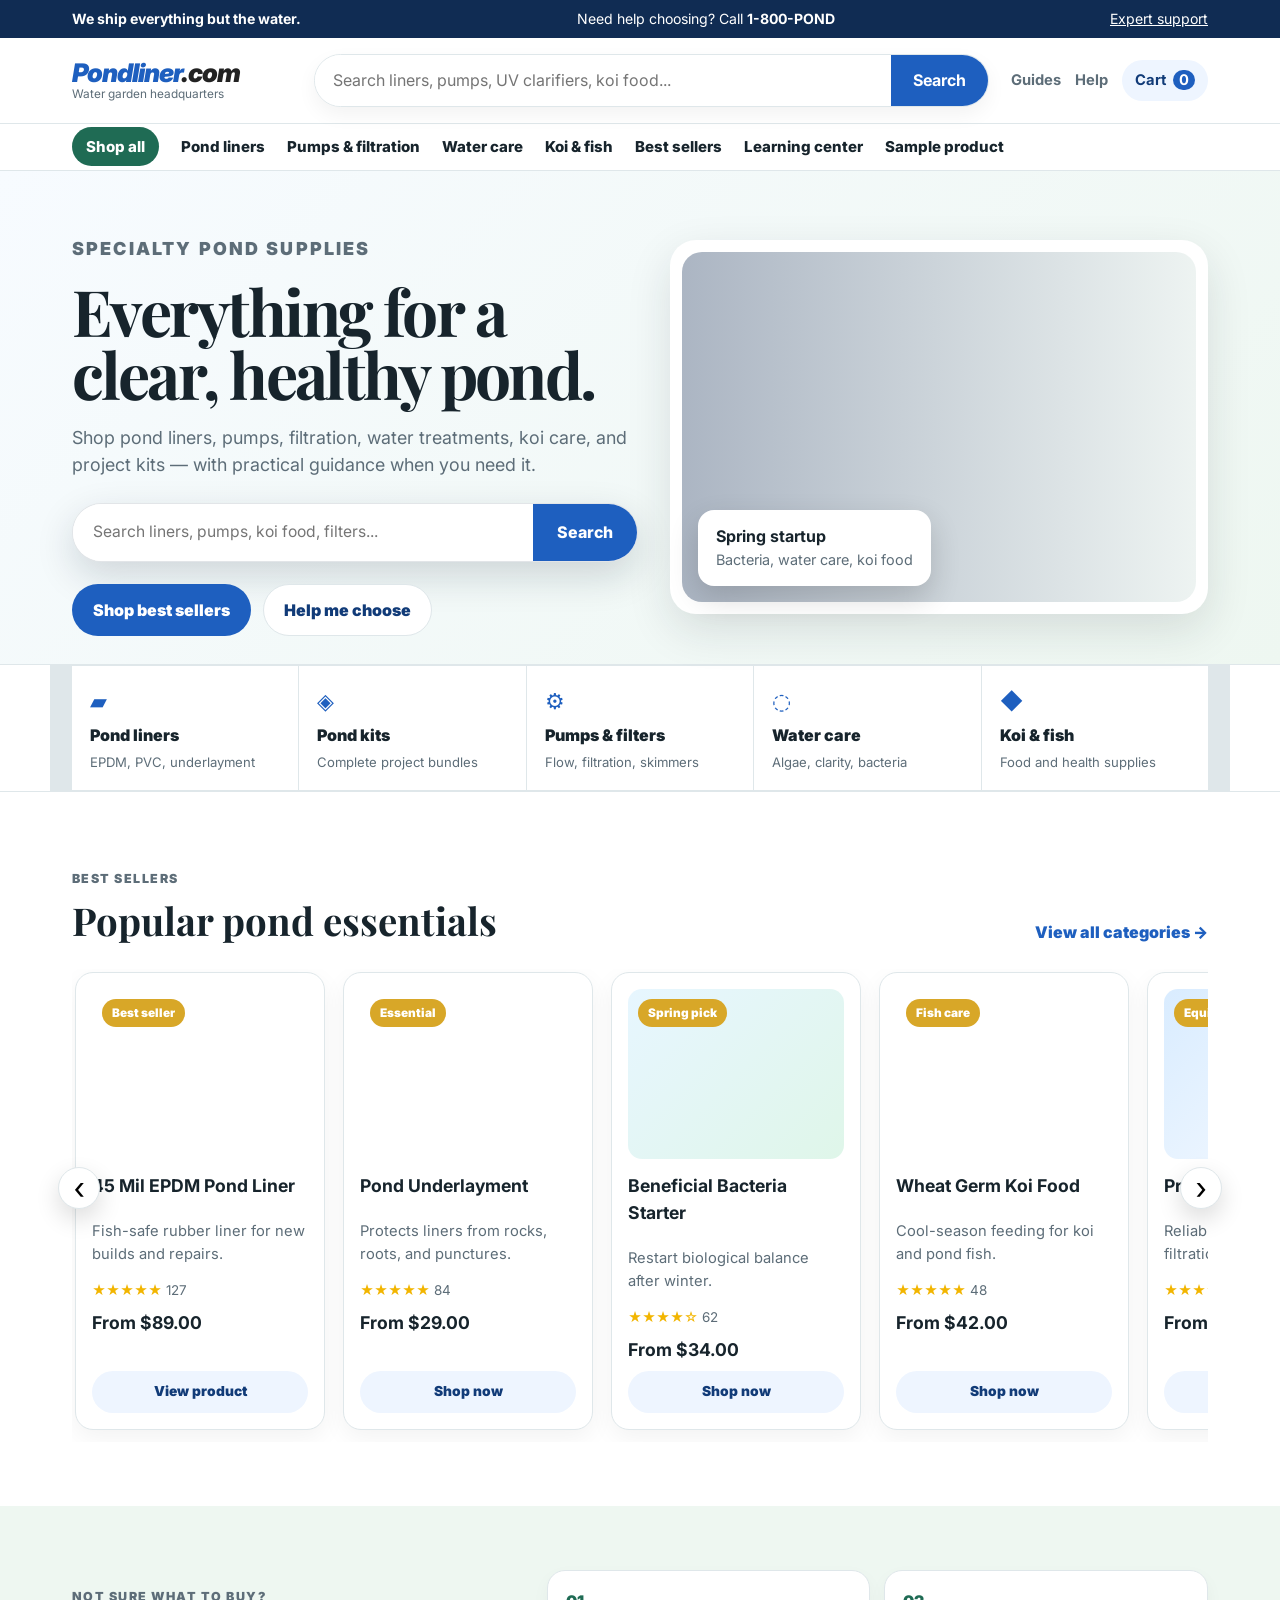
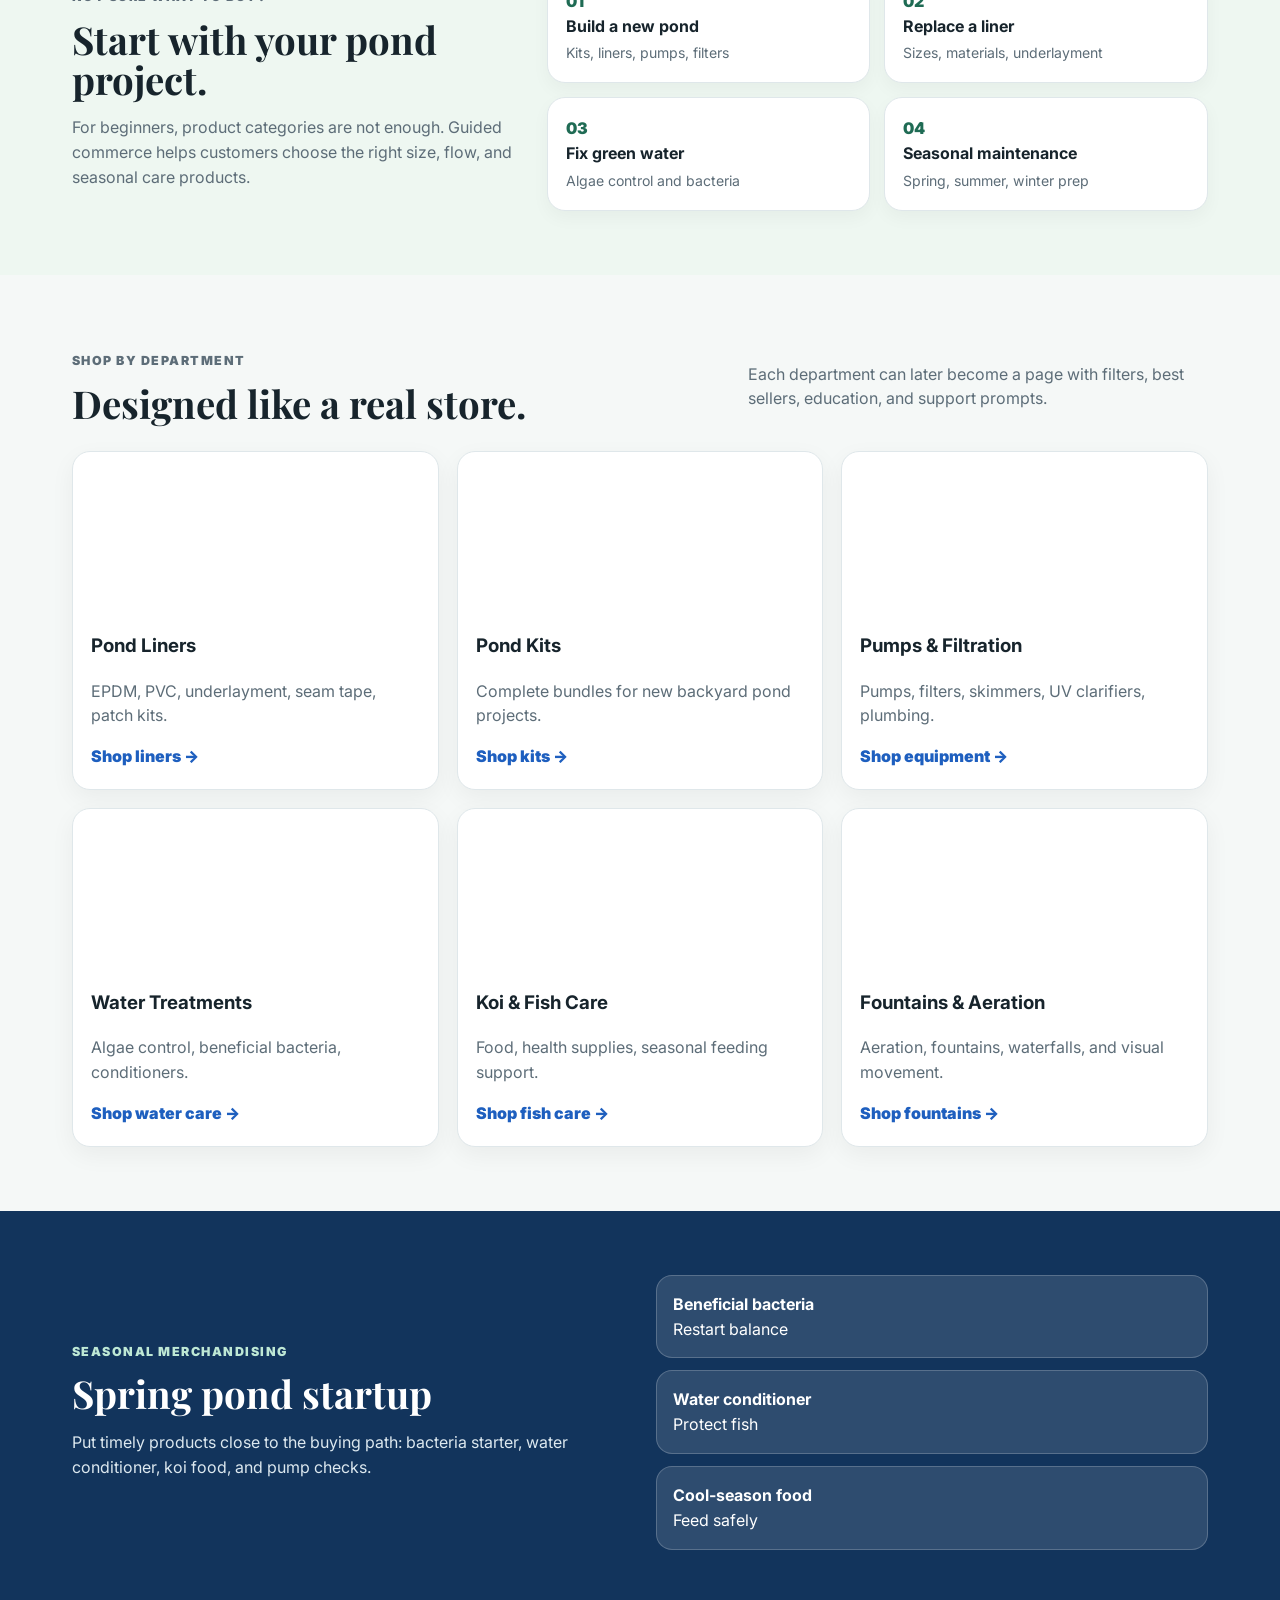
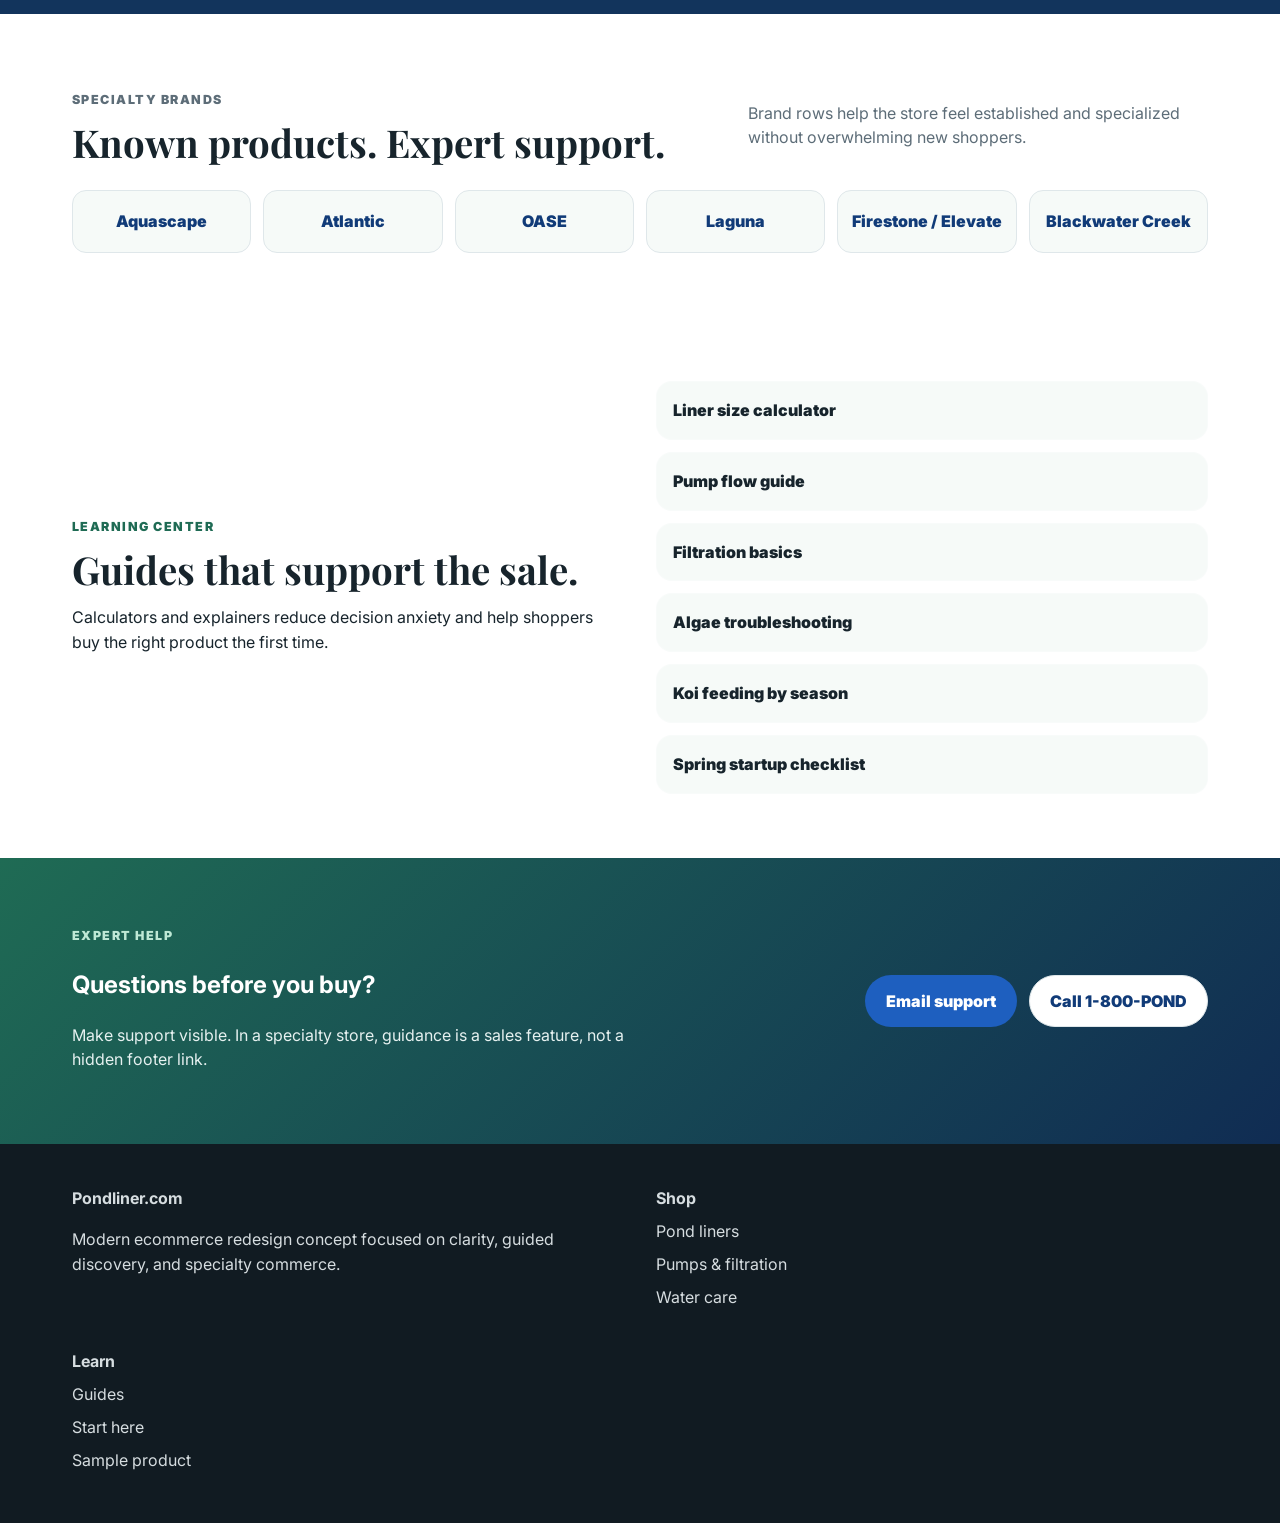
==== commit cd06c721: "Add files via upload" ====
--- a/index.html
+++ b/index.html
@@ -3,8 +3,8 @@
 <head>
   <meta charset="UTF-8" />
   <meta name="viewport" content="width=device-width, initial-scale=1.0" />
-  <title>Pondliner.com — Pond Supplies & Water Garden Products</title>
-  <meta name="description" content="Specialty ecommerce concept for Pondliner.com: pond liners, pumps, filtration, water treatments, koi care, kits, and expert guidance." />
+  <title>Pondliner.com — Specialty Pond Supplies</title>
+  <meta name="description" content="Modern specialty ecommerce concept for Pondliner.com: pond liners, pumps, filtration, water treatments, koi care, kits, and expert guidance." />
   <link rel="preconnect" href="https://fonts.googleapis.com">
   <link rel="preconnect" href="https://fonts.gstatic.com" crossorigin>
   <link href="https://fonts.googleapis.com/css2?family=Inter:wght@400;500;600;700;800&family=Playfair+Display:wght@600;700;800&display=swap" rel="stylesheet">
@@ -27,7 +27,7 @@
         <span class="brand-logo">Pondliner<span>.com</span></span>
         <small>Water garden headquarters</small>
       </a>
-      <form class="site-search" role="search">
+      <form class="site-search" role="search" onsubmit="event.preventDefault();">
         <label class="sr-only" for="search">Search products</label>
         <input id="search" type="search" placeholder="Search liners, pumps, UV clarifiers, koi food..." />
         <button type="submit">Search</button>
@@ -41,7 +41,7 @@
     </div>
 
     <nav class="site-nav" id="siteNav" aria-label="Main navigation">
-      <div class="container nav-row">
+      <div class="container nav-row" id="navRow">
         <button class="nav-parent" id="shopToggle" aria-expanded="false">Shop all</button>
         <a href="#liners">Pond liners</a>
         <a href="#pumps">Pumps & filtration</a>
@@ -69,6 +69,10 @@
           <p class="eyebrow">Specialty pond supplies</p>
           <h1>Everything for a clear, healthy pond.</h1>
           <p>Shop pond liners, pumps, filtration, water treatments, koi care, and project kits — with practical guidance when you need it.</p>
+          <form class="hero-search" onsubmit="event.preventDefault();">
+            <input type="search" placeholder="Search liners, pumps, koi food, filters..." aria-label="Search products">
+            <button type="submit">Search</button>
+          </form>
           <div class="hero-actions"><a class="btn primary" href="#popular">Shop best sellers</a><a class="btn secondary" href="#start">Help me choose</a></div>
         </div>
         <div class="hero-photo-card" aria-label="Decorative pond image">
@@ -91,11 +95,17 @@
     <section class="section product-first" id="popular">
       <div class="container">
         <div class="section-head split"><div><p class="eyebrow">Best sellers</p><h2>Popular pond essentials</h2></div><a class="text-link" href="#categories">View all categories →</a></div>
-        <div class="product-grid">
-          <article class="product-card"><div class="badge">Best seller</div><div class="product-photo photo-roll"></div><h3>45 Mil EPDM Pond Liner</h3><p>Fish-safe rubber liner for new builds and repairs.</p><div class="rating">★★★★★ <span>127</span></div><strong>From $89.00</strong><a class="btn mini" href="product.html">View product</a></article>
-          <article class="product-card"><div class="badge">Essential</div><div class="product-photo photo-under"></div><h3>Pond Underlayment</h3><p>Protects liners from rocks, roots, and punctures.</p><div class="rating">★★★★★ <span>84</span></div><strong>From $29.00</strong><a class="btn mini" href="#">Shop now</a></article>
-          <article class="product-card"><div class="badge">Spring pick</div><div class="product-photo photo-bottle"></div><h3>Beneficial Bacteria Starter</h3><p>Restart biological balance after winter.</p><div class="rating">★★★★☆ <span>62</span></div><strong>From $34.00</strong><a class="btn mini" href="#">Shop now</a></article>
-          <article class="product-card"><div class="badge">Fish care</div><div class="product-photo photo-food"></div><h3>Wheat Germ Koi Food</h3><p>Cool-season feeding for koi and pond fish.</p><div class="rating">★★★★★ <span>48</span></div><strong>From $42.00</strong><a class="btn mini" href="#">Shop now</a></article>
+        <div class="carousel-wrap">
+          <button class="carousel-btn prev" data-carousel="bestSellers" aria-label="Previous products">‹</button>
+          <div class="product-carousel" id="bestSellers">
+            <article class="product-card"><div class="badge">Best seller</div><div class="product-photo photo-roll"></div><h3>45 Mil EPDM Pond Liner</h3><p>Fish-safe rubber liner for new builds and repairs.</p><div class="rating">★★★★★ <span>127</span></div><strong>From $89.00</strong><a class="btn mini" href="product.html">View product</a></article>
+            <article class="product-card"><div class="badge">Essential</div><div class="product-photo photo-under"></div><h3>Pond Underlayment</h3><p>Protects liners from rocks, roots, and punctures.</p><div class="rating">★★★★★ <span>84</span></div><strong>From $29.00</strong><a class="btn mini" href="#">Shop now</a></article>
+            <article class="product-card"><div class="badge">Spring pick</div><div class="product-photo photo-bottle"></div><h3>Beneficial Bacteria Starter</h3><p>Restart biological balance after winter.</p><div class="rating">★★★★☆ <span>62</span></div><strong>From $34.00</strong><a class="btn mini" href="#">Shop now</a></article>
+            <article class="product-card"><div class="badge">Fish care</div><div class="product-photo photo-food"></div><h3>Wheat Germ Koi Food</h3><p>Cool-season feeding for koi and pond fish.</p><div class="rating">★★★★★ <span>48</span></div><strong>From $42.00</strong><a class="btn mini" href="#">Shop now</a></article>
+            <article class="product-card"><div class="badge">Equipment</div><div class="product-photo photo-pump"></div><h3>Professional Pond Pump</h3><p>Reliable flow for waterfalls, filtration, and circulation.</p><div class="rating">★★★★☆ <span>39</span></div><strong>From $189.00</strong><a class="btn mini" href="#">Shop now</a></article>
+            <article class="product-card"><div class="badge">Clarity</div><div class="product-photo photo-uv"></div><h3>UV Clarifier</h3><p>Helps control green water in outdoor ponds.</p><div class="rating">★★★★☆ <span>31</span></div><strong>From $129.00</strong><a class="btn mini" href="#">Shop now</a></article>
+          </div>
+          <button class="carousel-btn next" data-carousel="bestSellers" aria-label="Next products">›</button>
         </div>
       </div>
     </section>
@@ -133,19 +143,26 @@
       </div>
     </section>
 
+    <section class="section brands">
+      <div class="container">
+        <div class="section-head split"><div><p class="eyebrow">Specialty brands</p><h2>Known products. Expert support.</h2></div><p>Brand rows help the store feel established and specialized without overwhelming new shoppers.</p></div>
+        <div class="brand-strip"><span>Aquascape</span><span>Atlantic</span><span>OASE</span><span>Laguna</span><span>Firestone / Elevate</span><span>Blackwater Creek</span></div>
+      </div>
+    </section>
+
     <section class="section learn" id="learn">
       <div class="container learn-grid">
         <div><p class="eyebrow">Learning center</p><h2>Guides that support the sale.</h2><p>Calculators and explainers reduce decision anxiety and help shoppers buy the right product the first time.</p></div>
-        <div class="guide-grid"><a href="#">Liner size calculator</a><a href="#">Pump flow guide</a><a href="#">Filtration basics</a><a href="#">Algae troubleshooting</a></div>
+        <div class="guide-grid"><a href="#">Liner size calculator</a><a href="#">Pump flow guide</a><a href="#">Filtration basics</a><a href="#">Algae troubleshooting</a><a href="#">Koi feeding by season</a><a href="#">Spring startup checklist</a></div>
       </div>
     </section>
 
     <section class="help-section" id="help">
-      <div class="container help-inner"><div><p class="eyebrow light">Human help stays visible</p><h2>Need help choosing?</h2><p>Technical ecommerce needs accessible contact, support, and expert confidence.</p></div><div class="help-actions"><a class="btn primary" href="tel:18007663">Call support</a><a class="btn outline" href="mailto:help@pondliner.com">Email us</a></div></div>
+      <div class="container help-inner"><div><p class="eyebrow">Expert help</p><h2>Questions before you buy?</h2><p>Make support visible. In a specialty store, guidance is a sales feature, not a hidden footer link.</p></div><div class="help-actions"><a class="btn primary" href="mailto:help@example.com">Email support</a><a class="btn outline" href="tel:18007663">Call 1-800-POND</a></div></div>
     </section>
   </main>
 
-  <footer class="footer"><div class="container footer-grid"><div><strong>Pondliner.com</strong><p>Modern ecommerce redesign concept.</p></div><div><h4>Shop</h4><a href="#liners">Liners</a><a href="#pumps">Pumps</a><a href="#water-care">Water care</a></div><div><h4>Help</h4><a href="#learn">Guides</a><a href="#help">Contact</a><a href="product.html">Sample product</a></div></div></footer>
+  <footer class="footer"><div class="container footer-grid"><div><strong>Pondliner.com</strong><p>Modern ecommerce redesign concept focused on clarity, guided discovery, and specialty commerce.</p></div><div><strong>Shop</strong><a href="#liners">Pond liners</a><a href="#pumps">Pumps & filtration</a><a href="#water-care">Water care</a></div><div><strong>Learn</strong><a href="#learn">Guides</a><a href="#start">Start here</a><a href="product.html">Sample product</a></div></div></footer>
   <script src="script.js"></script>
 </body>
 </html>
--- a/styles.css
+++ b/styles.css
@@ -1 +1,6 @@
-:root{--ink:#17242c;--muted:#5d6d78;--line:#dfe7ea;--bg:#f5f8f7;--white:#fff;--blue:#1e5fbf;--blue2:#113b78;--green:#1f6b54;--gold:#d8a728;--shadow:0 16px 45px rgba(23,36,44,.12);--radius:18px;--font:Inter,-apple-system,BlinkMacSystemFont,sans-serif;--display:'Playfair Display',Georgia,serif}*{box-sizing:border-box}body{margin:0;font-family:var(--font);color:var(--ink);background:var(--bg);line-height:1.55}a{color:inherit;text-decoration:none}button,input{font:inherit}.container{max-width:1180px;margin:0 auto;padding:0 22px}.skip-link{position:absolute;left:-999px}.skip-link:focus{left:20px;top:20px;background:#fff;padding:12px;z-index:10}.topbar{background:#102c53;color:#fff;font-size:.88rem}.topbar-inner{min-height:38px;display:flex;align-items:center;justify-content:space-between;gap:16px}.topbar a{text-decoration:underline}.site-header{position:sticky;top:0;z-index:20;background:rgba(255,255,255,.96);backdrop-filter:blur(18px);border-bottom:1px solid var(--line)}.header-main{display:grid;grid-template-columns:220px 1fr auto;gap:22px;align-items:center;padding:16px 22px}.brand{display:flex;flex-direction:column;line-height:1}.brand-logo{font-size:1.6rem;font-weight:900;font-style:italic;color:var(--blue);letter-spacing:-.04em}.brand-logo span{color:#222}.brand small{color:var(--muted);font-size:.74rem;margin-top:4px}.site-search{display:flex;background:#fff;border:1px solid var(--line);border-radius:999px;overflow:hidden;box-shadow:0 8px 20px rgba(0,0,0,.05)}.site-search input{flex:1;border:0;padding:13px 18px;outline:none}.site-search button{border:0;background:var(--blue);color:#fff;padding:0 22px;font-weight:700}.header-actions{display:flex;align-items:center;gap:14px;font-weight:700;color:var(--muted);font-size:.92rem}.cart{background:#eef5ff;color:var(--blue2);padding:9px 13px;border-radius:999px}.cart span{background:var(--blue);color:#fff;border-radius:999px;padding:1px 6px;margin-left:4px}.nav-toggle{display:none}.site-nav{border-top:1px solid var(--line)}.nav-row{display:flex;align-items:center;gap:22px;min-height:46px;font-size:.94rem;font-weight:800}.nav-parent{border:0;background:var(--green);color:#fff;border-radius:999px;padding:8px 14px;font-weight:800;cursor:pointer}.mega-menu{display:none;background:#fff;border-top:1px solid var(--line);box-shadow:var(--shadow)}.mega-menu.open{display:block}.mega-grid{display:grid;grid-template-columns:repeat(4,1fr);gap:26px;padding-top:22px;padding-bottom:22px}.mega-grid p{font-weight:900;color:var(--green);margin:.2rem 0 .7rem}.mega-grid a{display:block;color:var(--muted);padding:5px 0}.mega-callout{background:#eef7f1;border-radius:18px;padding:18px}.mega-callout strong,.mega-callout span{display:block}.mega-callout a{font-weight:900;color:var(--green);margin-top:8px}.ecommerce-hero{background:linear-gradient(135deg,#f7fbff 0,#eef7f1 100%);padding:46px 0 28px}.hero-commerce-grid{display:grid;grid-template-columns:1fr .95fr;gap:32px;align-items:center}.eyebrow{text-transform:uppercase;letter-spacing:.12em;color:var(--green);font-weight:900;font-size:.78rem}.hero h1{font-family:var(--display);font-size:clamp(2.7rem,5vw,5rem);line-height:.98;margin:.2rem 0 1rem;letter-spacing:-.04em}.hero p{font-size:1.12rem;color:var(--muted);max-width:620px}.hero-actions{display:flex;gap:12px;flex-wrap:wrap;margin-top:24px}.btn{display:inline-flex;align-items:center;justify-content:center;border-radius:999px;padding:13px 20px;font-weight:900;border:1px solid transparent}.btn.primary{background:var(--blue);color:#fff}.btn.secondary,.btn.outline{background:#fff;border-color:var(--line);color:var(--blue2)}.btn.mini{font-size:.86rem;padding:9px 13px;background:#eef5ff;color:var(--blue2);margin-top:auto}.hero-photo-card{position:relative;background:#fff;border-radius:26px;padding:12px;box-shadow:var(--shadow)}.pond-photo-main{min-height:350px;border-radius:20px;background:linear-gradient(rgba(16,44,83,.1),rgba(31,107,84,.25)),url('https://images.unsplash.com/photo-1523712999610-f77fbcfc3843?auto=format&fit=crop&w=1200&q=80') center/cover}.floating-deal{position:absolute;left:28px;bottom:28px;background:#fff;border-radius:16px;padding:14px 18px;box-shadow:0 12px 30px rgba(0,0,0,.16)}.floating-deal strong,.floating-deal span{display:block}.floating-deal span{color:var(--muted);font-size:.9rem}.quick-shop{background:#fff;border-top:1px solid var(--line);border-bottom:1px solid var(--line)}.quick-grid{display:grid;grid-template-columns:repeat(5,1fr);gap:1px;background:var(--line);padding-top:1px;padding-bottom:1px}.quick-grid a{background:#fff;padding:18px;display:flex;flex-direction:column;gap:4px}.quick-grid span{font-size:1.4rem;color:var(--blue)}.quick-grid strong{font-weight:900}.quick-grid em{font-size:.82rem;color:var(--muted);font-style:normal}.section{padding:64px 0}.section-head{margin-bottom:24px}.section-head.split{display:flex;justify-content:space-between;gap:28px;align-items:end}.section h2{font-family:var(--display);font-size:clamp(2rem,3vw,3rem);line-height:1.05;margin:.25rem 0}.section-head p{color:var(--muted);max-width:460px}.product-first{background:#fff}.product-grid{display:grid;grid-template-columns:repeat(4,1fr);gap:18px}.product-card{position:relative;background:#fff;border:1px solid var(--line);border-radius:18px;padding:16px;display:flex;flex-direction:column;min-height:420px;box-shadow:0 8px 24px rgba(0,0,0,.05)}.product-card h3{font-size:1.1rem;margin:13px 0 6px}.product-card p{color:var(--muted);font-size:.92rem}.product-card strong{font-size:1.1rem;margin:8px 0}.badge{position:absolute;top:26px;left:26px;background:var(--gold);color:#fff;border-radius:999px;padding:5px 10px;font-size:.74rem;font-weight:900;z-index:2}.product-photo{height:170px;border-radius:14px;background:#dde;overflow:hidden}.photo-roll{background:url('https://images.unsplash.com/photo-1500530855697-b586d89ba3ee?auto=format&fit=crop&w=700&q=80') center/cover}.photo-under{background:url('https://images.unsplash.com/photo-1584464491033-06628f3a6b7b?auto=format&fit=crop&w=700&q=80') center/cover}.photo-bottle{background:linear-gradient(135deg,#e7f6ff,#dff6e9)}.photo-food{background:url('https://images.unsplash.com/photo-1524704654690-b56c05c78a00?auto=format&fit=crop&w=700&q=80') center/cover}.rating{color:#f2b500;font-size:.84rem}.rating span{color:var(--muted)}.start-panel{background:#eef7f1}.start-grid{display:grid;grid-template-columns:.8fr 1.2fr;gap:34px;align-items:center}.start-grid p{color:var(--muted)}.finder-options{display:grid;grid-template-columns:repeat(2,1fr);gap:14px}.finder-options a{background:#fff;border:1px solid var(--line);border-radius:18px;padding:18px;box-shadow:0 7px 18px rgba(0,0,0,.04)}.finder-options span{color:var(--green);font-weight:900}.finder-options strong,.finder-options em{display:block}.finder-options em{color:var(--muted);font-style:normal;font-size:.88rem;margin-top:4px}.department-grid{display:grid;grid-template-columns:repeat(3,1fr);gap:18px}.department-grid article{background:#fff;border:1px solid var(--line);border-radius:18px;overflow:hidden;box-shadow:0 8px 24px rgba(0,0,0,.05)}.department-grid h3,.department-grid p,.department-grid a{margin-left:18px;margin-right:18px}.department-grid p{color:var(--muted)}.department-grid a{display:inline-block;margin-bottom:20px;color:var(--blue);font-weight:900}.dept-photo{height:160px}.dept-liners{background:url('https://images.unsplash.com/photo-1464822759023-fed622ff2c3b?auto=format&fit=crop&w=800&q=80') center/cover}.dept-kits{background:url('https://images.unsplash.com/photo-1506744038136-46273834b3fb?auto=format&fit=crop&w=800&q=80') center/cover}.dept-pumps{background:url('https://images.unsplash.com/photo-1500534314209-a25ddb2bd429?auto=format&fit=crop&w=800&q=80') center/cover}.dept-water{background:url('https://images.unsplash.com/photo-1439066615861-d1af74d74000?auto=format&fit=crop&w=800&q=80') center/cover}.dept-fish{background:url('https://images.unsplash.com/photo-1524704654690-b56c05c78a00?auto=format&fit=crop&w=800&q=80') center/cover}.dept-fountain{background:url('https://images.unsplash.com/photo-1520250497591-112f2f40a3f4?auto=format&fit=crop&w=800&q=80') center/cover}.seasonal-band{background:#12345c;color:#fff}.seasonal-band .eyebrow,.help-section .eyebrow{color:#bee8d5}.seasonal-band p{color:#dce8ef}.seasonal-grid,.learn-grid,.help-inner,.footer-grid{display:grid;grid-template-columns:1fr 1fr;gap:32px;align-items:center}.seasonal-products,.guide-grid{display:grid;gap:12px}.seasonal-products a,.guide-grid a{background:rgba(255,255,255,.12);border:1px solid rgba(255,255,255,.2);border-radius:16px;padding:16px}.seasonal-products strong,.seasonal-products span{display:block}.learn{background:#fff}.guide-grid a{background:#f6faf8;color:var(--ink);font-weight:900}.help-section{background:linear-gradient(135deg,#1f6b54,#102c53);color:#fff;padding:56px 0}.help-section p{color:#e6f1f0}.help-actions{display:flex;gap:12px;justify-content:flex-end}.footer{background:#111b22;color:#d6dde0;padding:42px 0}.footer-grid{align-items:start}.footer a{display:block;color:#d6dde0;margin:8px 0}.sr-only{position:absolute;left:-9999px}.text-link{font-weight:900;color:var(--blue)}@media(max-width:900px){.header-main,.hero-commerce-grid,.start-grid,.seasonal-grid,.learn-grid,.help-inner,.footer-grid{grid-template-columns:1fr}.site-search{order:3;grid-column:1/-1}.quick-grid,.product-grid{grid-template-columns:repeat(2,1fr)}.department-grid{grid-template-columns:1fr 1fr}.nav-toggle{display:inline-flex}.nav-row{display:none;flex-direction:column;align-items:flex-start;padding:16px 22px}.nav-row.open{display:flex}.mega-grid{grid-template-columns:1fr}.help-actions{justify-content:flex-start}}@media(max-width:560px){.quick-grid,.product-grid,.department-grid,.finder-options{grid-template-columns:1fr}.topbar-inner{flex-direction:column;align-items:flex-start;padding:10px 22px}.hero h1{font-size:2.4rem}}
+:root{
+  --ink:#17242c;--muted:#5d6d78;--line:#dfe7ea;--bg:#f5f8f7;--white:#fff;--blue:#1e5fbf;--blue2:#113b78;--green:#1f6b54;--gold:#d8a728;--shadow:0 16px 45px rgba(23,36,44,.12);--radius:18px;--font:Inter,-apple-system,BlinkMacSystemFont,sans-serif;--display:'Playfair Display',Georgia,serif
+}
+*{box-sizing:border-box}body{margin:0;font-family:var(--font);color:var(--ink);background:var(--bg);line-height:1.55}a{color:inherit;text-decoration:none}button,input{font:inherit}.container{max-width:1180px;margin:0 auto;padding:0 22px}.skip-link{position:absolute;left:-999px}.skip-link:focus{left:20px;top:20px;background:#fff;padding:12px;z-index:10}.sr-only{position:absolute;left:-9999px}.topbar{background:#102c53;color:#fff;font-size:.88rem}.topbar-inner{min-height:38px;display:flex;align-items:center;justify-content:space-between;gap:16px}.topbar a{text-decoration:underline}.site-header{position:sticky;top:0;z-index:20;background:rgba(255,255,255,.96);backdrop-filter:blur(18px);border-bottom:1px solid var(--line)}.header-main{display:grid;grid-template-columns:220px 1fr auto;gap:22px;align-items:center;padding:16px 22px}.brand{display:flex;flex-direction:column;line-height:1}.brand-logo{font-size:1.6rem;font-weight:900;font-style:italic;color:var(--blue);letter-spacing:-.04em}.brand-logo span{color:#222}.brand small{color:var(--muted);font-size:.74rem;margin-top:4px}.site-search{display:flex;background:#fff;border:1px solid var(--line);border-radius:999px;overflow:hidden;box-shadow:0 8px 20px rgba(0,0,0,.05)}.site-search input{flex:1;border:0;padding:13px 18px;outline:none}.site-search button{border:0;background:var(--blue);color:#fff;padding:0 22px;font-weight:700}.header-actions{display:flex;align-items:center;gap:14px;font-weight:700;color:var(--muted);font-size:.92rem}.cart{background:#eef5ff;color:var(--blue2);padding:9px 13px;border-radius:999px}.cart span{background:var(--blue);color:#fff;border-radius:999px;padding:1px 6px;margin-left:4px}.nav-toggle{display:none;border:1px solid var(--line);background:#fff;border-radius:999px;padding:8px 12px;font-weight:800}.site-nav{border-top:1px solid var(--line)}.nav-row{display:flex;align-items:center;gap:22px;min-height:46px;font-size:.94rem;font-weight:800}.nav-parent{border:0;background:var(--green);color:#fff;border-radius:999px;padding:8px 14px;font-weight:800;cursor:pointer}.mega-menu{display:none;background:#fff;border-top:1px solid var(--line);box-shadow:var(--shadow)}.mega-menu.open{display:block}.mega-grid{display:grid;grid-template-columns:repeat(4,1fr);gap:26px;padding-top:22px;padding-bottom:22px}.mega-grid p{font-weight:900;color:var(--green);margin:.2rem 0 .7rem}.mega-grid a{display:block;color:var(--muted);padding:5px 0}.mega-callout{background:#eef7f1;border-radius:18px;padding:18px}.mega-callout strong,.mega-callout span{display:block}.mega-callout a{font-weight:900;color:var(--green);margin-top:8px}.ecommerce-hero{background:linear-gradient(135deg,#f7fbff 0,#eef7f1 100%);padding:46px 0 28px}.hero-commerce-grid{display:grid;grid-template-columns:1fr .95fr;gap:32px;align-items:center}.eyebrow{text-transform:uppercase;letter-spacing:.12em;color:var(--green);font-weight:900;font-size:.78rem}.hero h1{font-family:var(--display);font-size:clamp(2.7rem,5vw,5rem);line-height:.98;margin:.2rem 0 1rem;letter-spacing:-.04em}.hero p{font-size:1.12rem;color:var(--muted);max-width:620px}.hero-search{display:flex;width:100%;max-width:620px;margin:24px 0 22px;background:#fff;border:1px solid rgba(20,40,70,.12);border-radius:999px;overflow:hidden;box-shadow:0 14px 38px rgba(12,30,50,.16)}.hero-search input{flex:1;border:0;padding:16px 20px;font-size:.98rem;outline:none;min-width:0}.hero-search button{border:0;background:var(--blue);color:#fff;padding:0 24px;font-weight:800;cursor:pointer}.hero-search button:hover{background:var(--blue2)}.hero-actions{display:flex;gap:12px;flex-wrap:wrap;margin-top:10px}.btn{display:inline-flex;align-items:center;justify-content:center;border-radius:999px;padding:13px 20px;font-weight:900;border:1px solid transparent}.btn.primary{background:var(--blue);color:#fff}.btn.secondary,.btn.outline{background:#fff;border-color:var(--line);color:var(--blue2)}.btn.mini{font-size:.86rem;padding:9px 13px;background:#eef5ff;color:var(--blue2);margin-top:auto}.hero-photo-card{position:relative;background:#fff;border-radius:26px;padding:12px;box-shadow:var(--shadow)}.pond-photo-main{min-height:350px;border-radius:20px;background:linear-gradient(90deg,rgba(16,44,83,.35),rgba(31,107,84,.08)),url('https://images.unsplash.com/photo-1439066615861-d1af74d74000?auto=format&fit=crop&w=1200&q=80') center/cover}.floating-deal{position:absolute;left:28px;bottom:28px;background:#fff;border-radius:16px;padding:14px 18px;box-shadow:0 12px 30px rgba(0,0,0,.16)}.floating-deal strong,.floating-deal span{display:block}.floating-deal span{color:var(--muted);font-size:.9rem}.quick-shop{background:#fff;border-top:1px solid var(--line);border-bottom:1px solid var(--line)}.quick-grid{display:grid;grid-template-columns:repeat(5,1fr);gap:1px;background:var(--line);padding-top:1px;padding-bottom:1px}.quick-grid a{background:#fff;padding:18px;display:flex;flex-direction:column;gap:4px}.quick-grid span{font-size:1.4rem;color:var(--blue)}.quick-grid strong{font-weight:900}.quick-grid em{font-size:.82rem;color:var(--muted);font-style:normal}.section{padding:64px 0}.section-head{margin-bottom:24px}.section-head.split{display:flex;justify-content:space-between;gap:28px;align-items:end}.section h2{font-family:var(--display);font-size:clamp(2rem,3vw,3rem);line-height:1.05;margin:.25rem 0}.section-head p{color:var(--muted);max-width:460px}.product-first{background:#fff}.carousel-wrap{position:relative}.product-carousel{display:grid;grid-auto-flow:column;grid-auto-columns:minmax(250px,1fr);gap:18px;overflow-x:auto;scroll-behavior:smooth;scrollbar-width:thin;padding:3px 3px 12px}.product-card{position:relative;background:#fff;border:1px solid var(--line);border-radius:18px;padding:16px;display:flex;flex-direction:column;min-height:420px;box-shadow:0 8px 24px rgba(0,0,0,.05)}.product-card h3{font-size:1.1rem;margin:13px 0 6px}.product-card p{color:var(--muted);font-size:.92rem}.product-card strong{font-size:1.1rem;margin:8px 0}.badge{position:absolute;top:26px;left:26px;background:var(--gold);color:#fff;border-radius:999px;padding:5px 10px;font-size:.74rem;font-weight:900;z-index:2}.product-photo{height:170px;border-radius:14px;background:#dde;overflow:hidden}.photo-roll{background:url('https://images.unsplash.com/photo-1500530855697-b586d89ba3ee?auto=format&fit=crop&w=700&q=80') center/cover}.photo-under{background:url('https://images.unsplash.com/photo-1584464491033-06628f3a6b7b?auto=format&fit=crop&w=700&q=80') center/cover}.photo-bottle{background:linear-gradient(135deg,#e7f6ff,#dff6e9)}.photo-food{background:url('https://images.unsplash.com/photo-1524704654690-b56c05c78a00?auto=format&fit=crop&w=700&q=80') center/cover}.photo-pump{background:linear-gradient(135deg,#d9ecff,#f8fbff)}.photo-uv{background:linear-gradient(135deg,#f5e8ff,#e6f3ff)}.rating{color:#f2b500;font-size:.84rem}.rating span{color:var(--muted)}.carousel-btn{position:absolute;top:42%;z-index:3;width:42px;height:42px;border-radius:999px;border:1px solid var(--line);background:#fff;box-shadow:0 10px 24px rgba(0,0,0,.14);font-size:2rem;line-height:1;cursor:pointer}.carousel-btn.prev{left:-14px}.carousel-btn.next{right:-14px}.start-panel{background:#eef7f1}.start-grid{display:grid;grid-template-columns:.8fr 1.2fr;gap:34px;align-items:center}.start-grid p{color:var(--muted)}.finder-options{display:grid;grid-template-columns:repeat(2,1fr);gap:14px}.finder-options a{background:#fff;border:1px solid var(--line);border-radius:18px;padding:18px;box-shadow:0 7px 18px rgba(0,0,0,.04)}.finder-options span{color:var(--green);font-weight:900}.finder-options strong,.finder-options em{display:block}.finder-options em{color:var(--muted);font-style:normal;font-size:.88rem;margin-top:4px}.department-grid{display:grid;grid-template-columns:repeat(3,1fr);gap:18px}.department-grid article{background:#fff;border:1px solid var(--line);border-radius:18px;overflow:hidden;box-shadow:0 8px 24px rgba(0,0,0,.05)}.department-grid h3,.department-grid p,.department-grid a{margin-left:18px;margin-right:18px}.department-grid p{color:var(--muted)}.department-grid a{display:inline-block;margin-bottom:20px;color:var(--blue);font-weight:900}.dept-photo{height:160px}.dept-liners{background:url('https://images.unsplash.com/photo-1464822759023-fed622ff2c3b?auto=format&fit=crop&w=800&q=80') center/cover}.dept-kits{background:url('https://images.unsplash.com/photo-1506744038136-46273834b3fb?auto=format&fit=crop&w=800&q=80') center/cover}.dept-pumps{background:url('https://images.unsplash.com/photo-1500534314209-a25ddb2bd429?auto=format&fit=crop&w=800&q=80') center/cover}.dept-water{background:url('https://images.unsplash.com/photo-1439066615861-d1af74d74000?auto=format&fit=crop&w=800&q=80') center/cover}.dept-fish{background:url('https://images.unsplash.com/photo-1524704654690-b56c05c78a00?auto=format&fit=crop&w=800&q=80') center/cover}.dept-fountain{background:url('https://images.unsplash.com/photo-1520250497591-112f2f40a3f4?auto=format&fit=crop&w=800&q=80') center/cover}.seasonal-band{background:#12345c;color:#fff}.seasonal-band .eyebrow,.help-section .eyebrow{color:#bee8d5}.seasonal-band p{color:#dce8ef}.seasonal-grid,.learn-grid,.help-inner,.footer-grid{display:grid;grid-template-columns:1fr 1fr;gap:32px;align-items:center}.seasonal-products,.guide-grid{display:grid;gap:12px}.seasonal-products a,.guide-grid a{background:rgba(255,255,255,.12);border:1px solid rgba(255,255,255,.2);border-radius:16px;padding:16px}.seasonal-products strong,.seasonal-products span{display:block}.brands{background:#fff}.brand-strip{display:grid;grid-template-columns:repeat(6,1fr);gap:12px}.brand-strip span{background:#f6faf8;border:1px solid var(--line);border-radius:14px;padding:18px 12px;text-align:center;font-weight:900;color:var(--blue2)}.learn{background:#fff}.guide-grid a{background:#f6faf8;color:var(--ink);font-weight:900}.help-section{background:linear-gradient(135deg,#1f6b54,#102c53);color:#fff;padding:56px 0}.help-section p{color:#e6f1f0}.help-actions{display:flex;gap:12px;justify-content:flex-end}.footer{background:#111b22;color:#d6dde0;padding:42px 0}.footer-grid{align-items:start}.footer a{display:block;color:#d6dde0;margin:8px 0}.text-link{font-weight:900;color:var(--blue)}
+/* Product page */.breadcrumbs{background:#fff;border-bottom:1px solid var(--line);padding:14px 0;color:var(--muted);font-size:.9rem}.product-main{background:#fff;padding:44px 0}.product-layout{display:grid;grid-template-columns:.95fr 1.05fr;gap:42px}.gallery-card{background:#f6faf8;border:1px solid var(--line);border-radius:24px;padding:16px;position:sticky;top:150px}.product-visual{height:430px;border-radius:18px;background:linear-gradient(135deg,#102c53,#1f6b54);display:grid;place-items:center;color:#fff;font-size:5rem}.thumb-row{display:grid;grid-template-columns:repeat(3,1fr);gap:10px;margin-top:12px}.thumb-row div{height:86px;border-radius:12px;background:#eaf2f4}.product-kicker{display:flex;gap:10px;flex-wrap:wrap;margin-bottom:12px}.pill{border-radius:999px;background:#eef7f1;color:var(--green);font-weight:900;font-size:.78rem;padding:6px 10px}.product-title{font-family:var(--display);font-size:clamp(2rem,4vw,3.5rem);line-height:1.02;margin:0 0 12px}.product-price{font-size:2rem;font-weight:900;margin:18px 0;color:var(--ink)}.product-summary{color:var(--muted);font-size:1.05rem}.spec-grid{display:grid;grid-template-columns:repeat(2,1fr);gap:10px;margin:22px 0}.spec-grid div{background:#f6faf8;border:1px solid var(--line);border-radius:14px;padding:13px}.spec-grid strong{display:block}.buy-box{border:1px solid var(--line);border-radius:20px;padding:18px;margin:22px 0;box-shadow:0 8px 24px rgba(0,0,0,.05)}.buy-actions{display:flex;gap:12px;flex-wrap:wrap}.quantity{display:flex;border:1px solid var(--line);border-radius:999px;overflow:hidden}.quantity button,.quantity input{border:0;background:#fff;padding:12px 14px}.quantity input{width:54px;text-align:center}.accordion details{border-top:1px solid var(--line);padding:16px 0}.accordion summary{font-weight:900;cursor:pointer}.bundle{background:#eef7f1;padding:44px 0}.bundle-grid{display:grid;grid-template-columns:1fr 1fr;gap:18px}.bundle-card{background:#fff;border:1px solid var(--line);border-radius:18px;padding:18px}.related{padding:56px 0;background:#fff}
+@media(max-width:900px){.header-main,.hero-commerce-grid,.start-grid,.seasonal-grid,.learn-grid,.help-inner,.footer-grid,.product-layout,.bundle-grid{grid-template-columns:1fr}.site-search{order:3;grid-column:1/-1}.quick-grid{grid-template-columns:repeat(2,1fr)}.department-grid{grid-template-columns:1fr 1fr}.brand-strip{grid-template-columns:repeat(2,1fr)}.nav-toggle{display:inline-flex}.nav-row{display:none;flex-direction:column;align-items:flex-start;padding:16px 22px}.nav-row.open{display:flex}.mega-grid{grid-template-columns:1fr}.help-actions{justify-content:flex-start}.gallery-card{position:static}.product-carousel{grid-auto-columns:260px}.carousel-btn{display:none}}@media(max-width:680px){.hero-search{flex-direction:column;border-radius:20px}.hero-search button{padding:14px 20px}}@media(max-width:560px){.quick-grid,.department-grid,.finder-options,.spec-grid{grid-template-columns:1fr}.topbar-inner{flex-direction:column;align-items:flex-start;padding:10px 22px}.hero h1{font-size:2.4rem}.product-visual{height:300px}.product-carousel{grid-auto-columns:82%}}
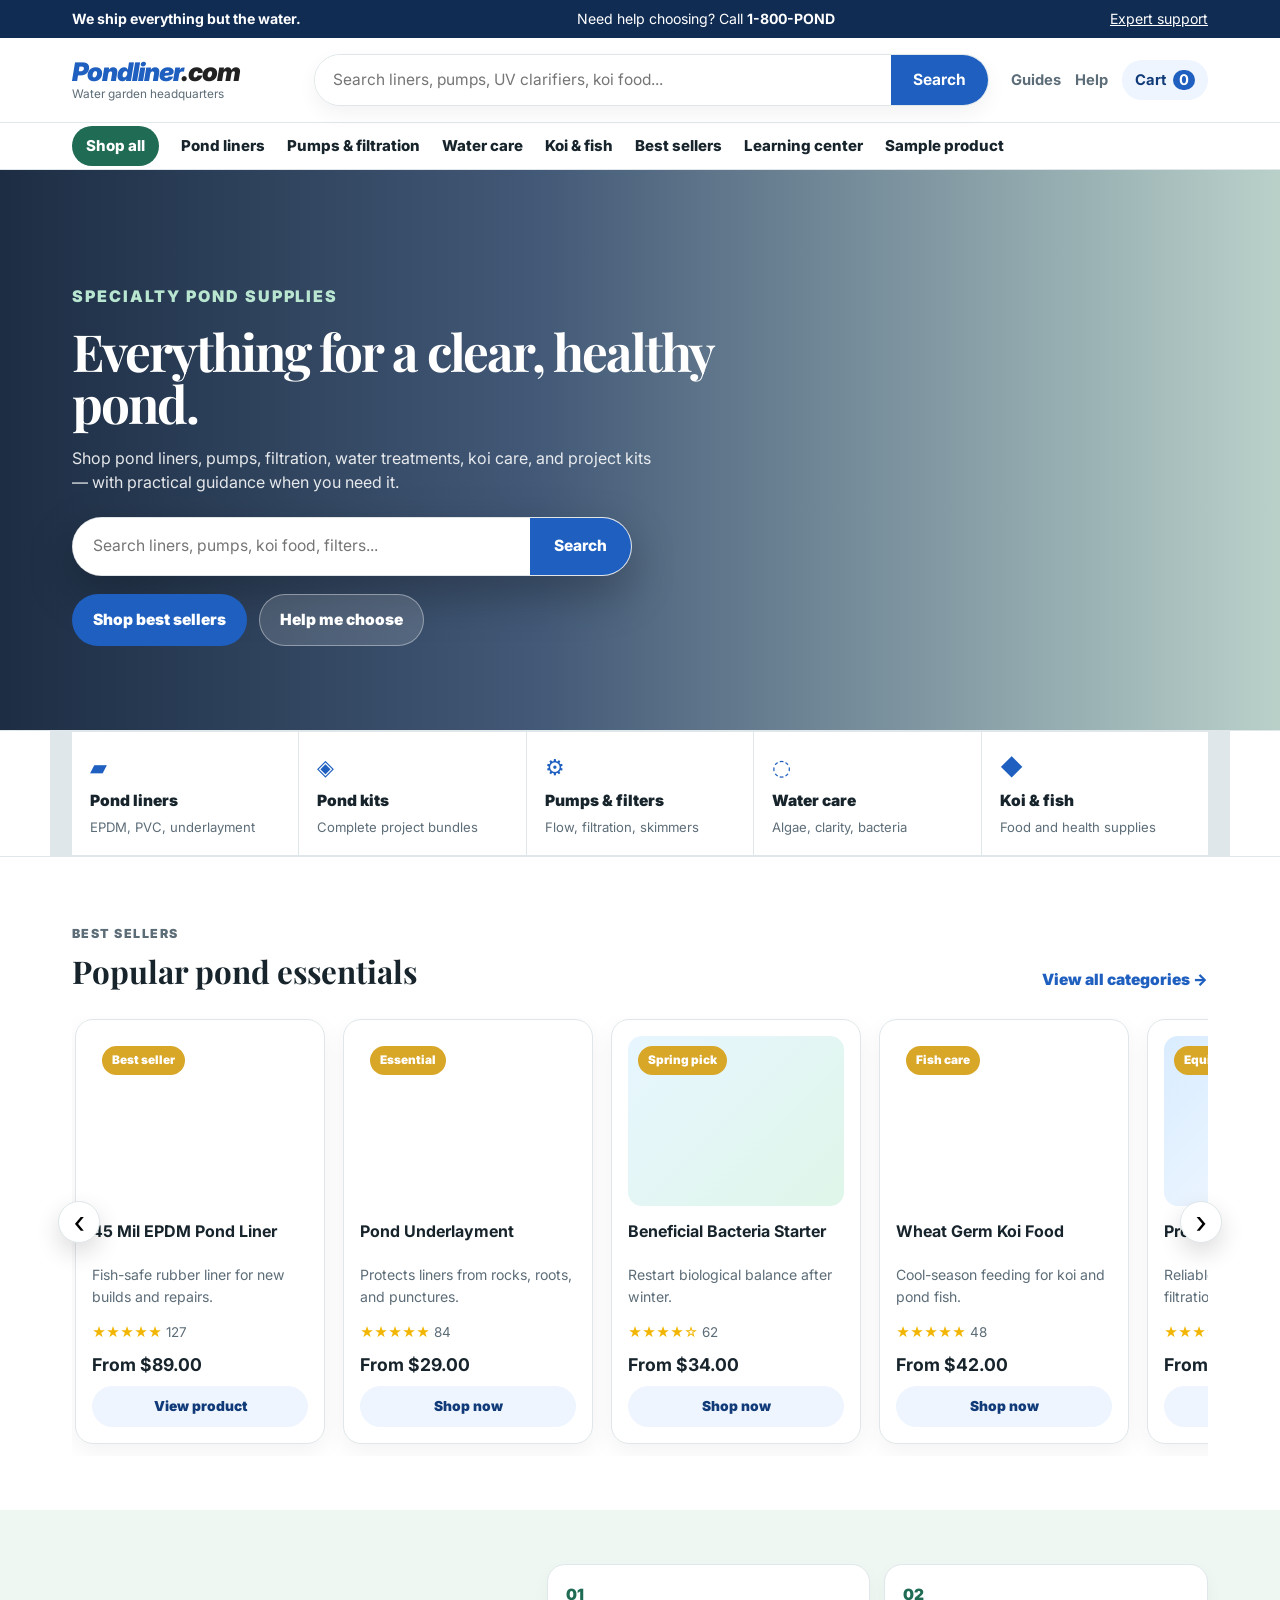
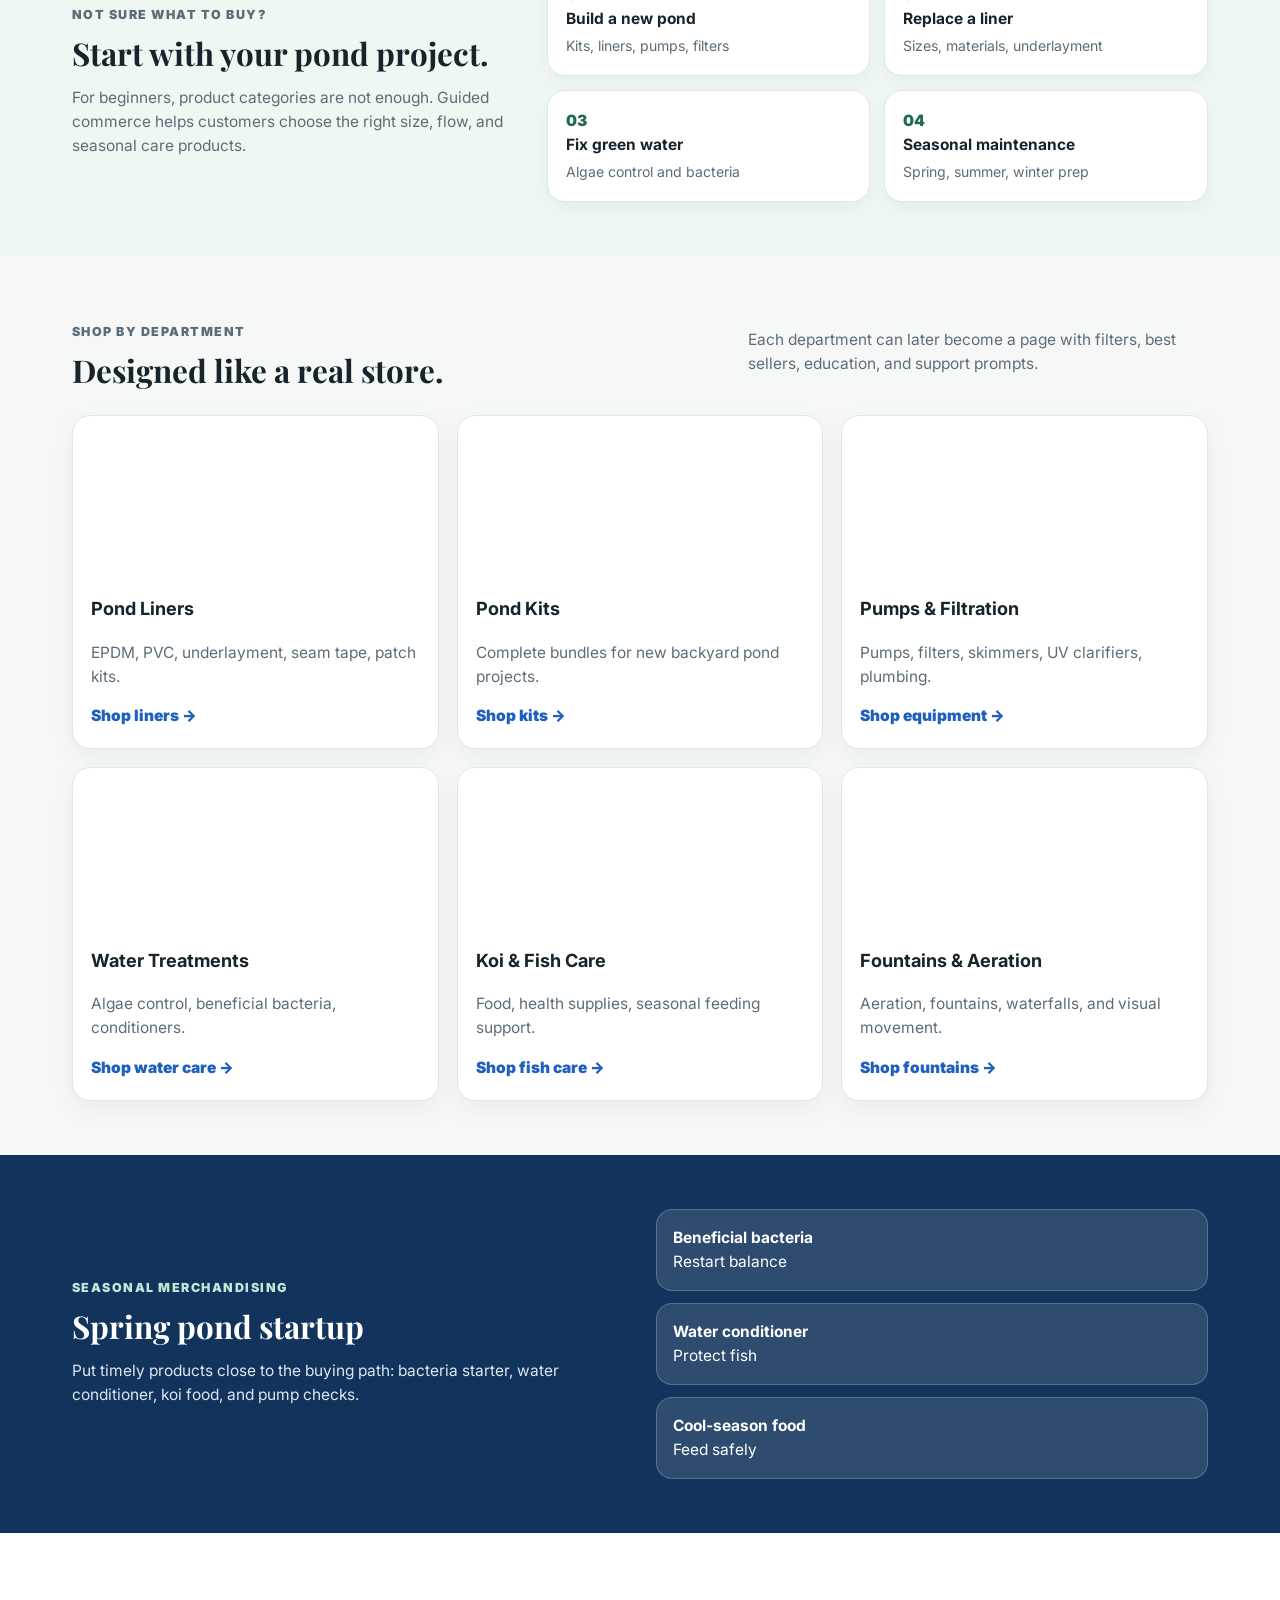
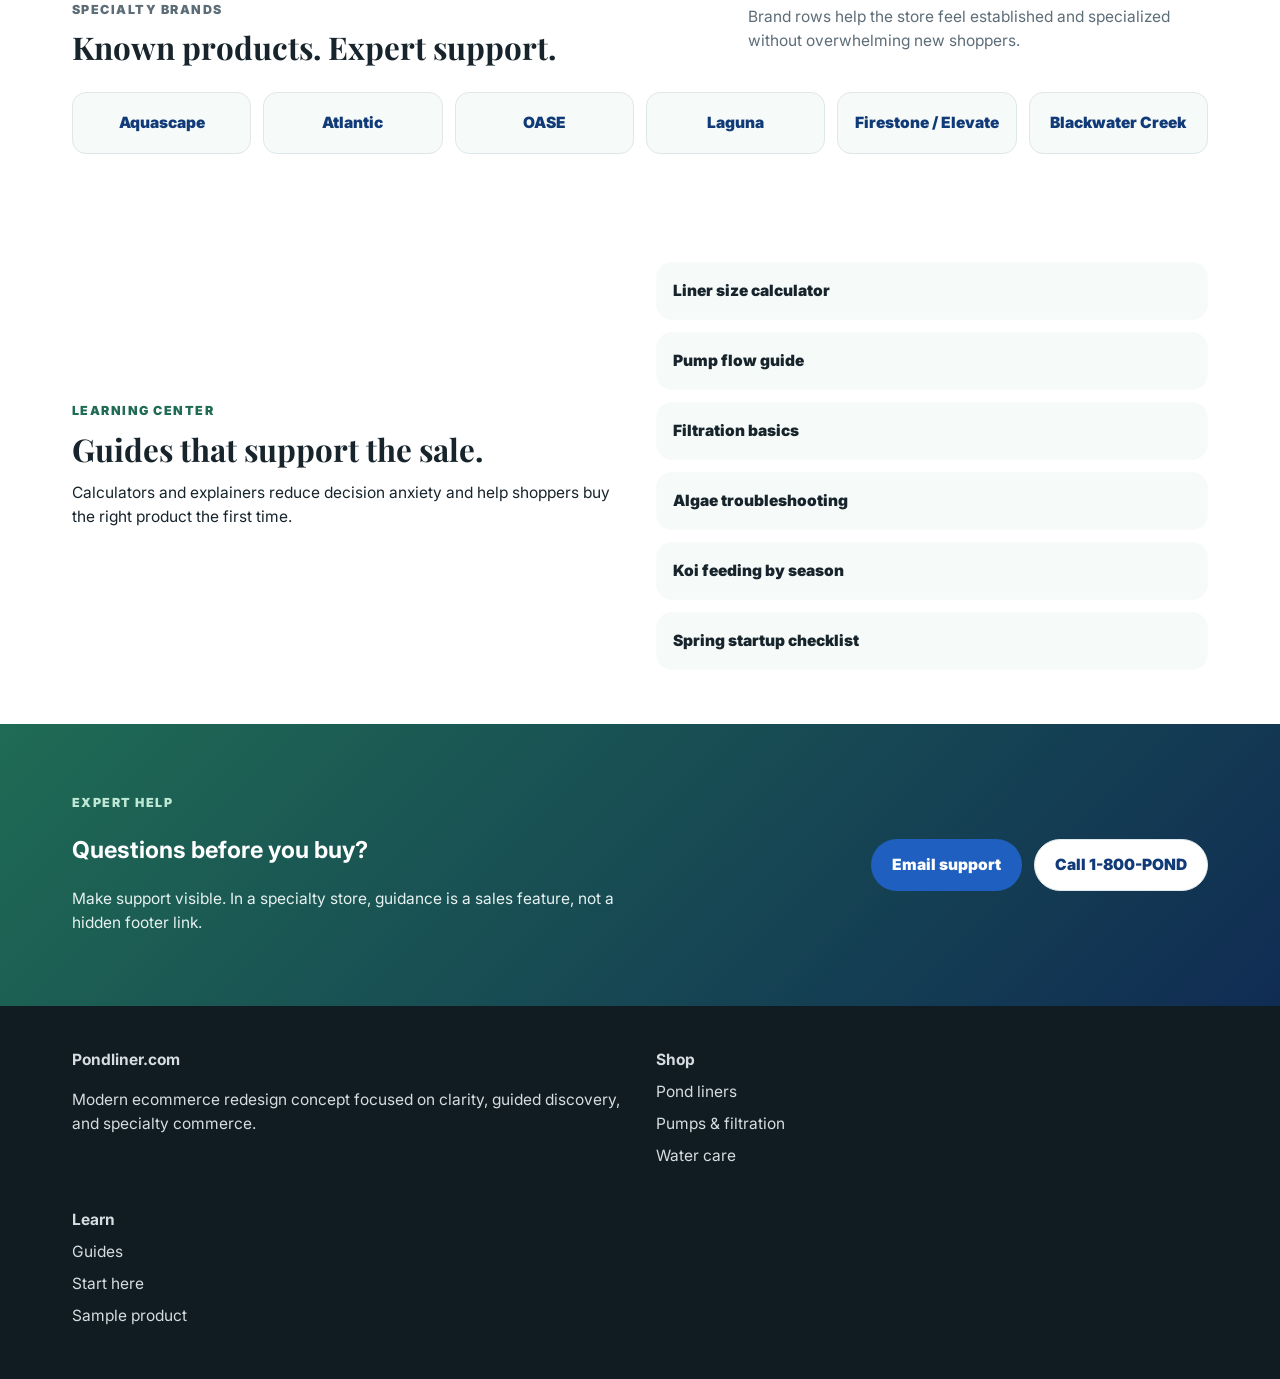
==== commit d3de92c6: "Add files via upload" ====
--- a/index.html
+++ b/index.html
@@ -9,6 +9,59 @@
   <link rel="preconnect" href="https://fonts.gstatic.com" crossorigin>
   <link href="https://fonts.googleapis.com/css2?family=Inter:wght@400;500;600;700;800&family=Playfair+Display:wght@600;700;800&display=swap" rel="stylesheet">
   <link rel="stylesheet" href="styles.css" />
+  <style>
+    /* PASSITO 1 — visible hero + typography refinements */
+    body { font-size: 15.5px; }
+    .ecommerce-hero {
+      position: relative;
+      overflow: hidden;
+      padding: 72px 0 58px;
+      background:
+        linear-gradient(90deg, rgba(10, 28, 52, 0.92) 0%, rgba(16, 44, 83, 0.78) 42%, rgba(31, 107, 84, 0.28) 100%),
+        url('https://images.unsplash.com/photo-1506744038136-46273834b3fb?auto=format&fit=crop&w=1800&q=80') center/cover;
+    }
+    .hero-commerce-grid {
+      grid-template-columns: minmax(0, 680px) 1fr;
+      min-height: 430px;
+    }
+    .hero-copy {
+      position: relative;
+      z-index: 2;
+      padding: 22px 0;
+    }
+    .hero .eyebrow { color: #b8e6d0; }
+    .hero h1 {
+      color: #ffffff;
+      font-size: clamp(2.35rem, 4vw, 3.9rem);
+      line-height: 1.02;
+      max-width: 680px;
+    }
+    .hero p {
+      color: rgba(255, 255, 255, 0.88);
+      font-size: 1rem;
+      max-width: 590px;
+    }
+    .hero-search {
+      max-width: 560px;
+      margin: 22px 0 18px;
+      box-shadow: 0 18px 46px rgba(0,0,0,.28);
+    }
+    .hero-actions .btn.secondary {
+      background: rgba(255,255,255,.14);
+      color: #fff;
+      border-color: rgba(255,255,255,.38);
+    }
+    .hero-photo-card { display: none; }
+    .section { padding: 54px 0; }
+    .section h2 { font-size: clamp(1.75rem, 2.45vw, 2.45rem); }
+    .product-card h3 { font-size: 1rem; }
+    .product-card p { font-size: .88rem; }
+    @media(max-width:900px){
+      .hero-commerce-grid { grid-template-columns: 1fr; min-height: auto; }
+      .ecommerce-hero { padding: 56px 0 44px; }
+    }
+  </style>
+
 </head>
 <body>
   <a class="skip-link" href="#main">Skip to content</a>
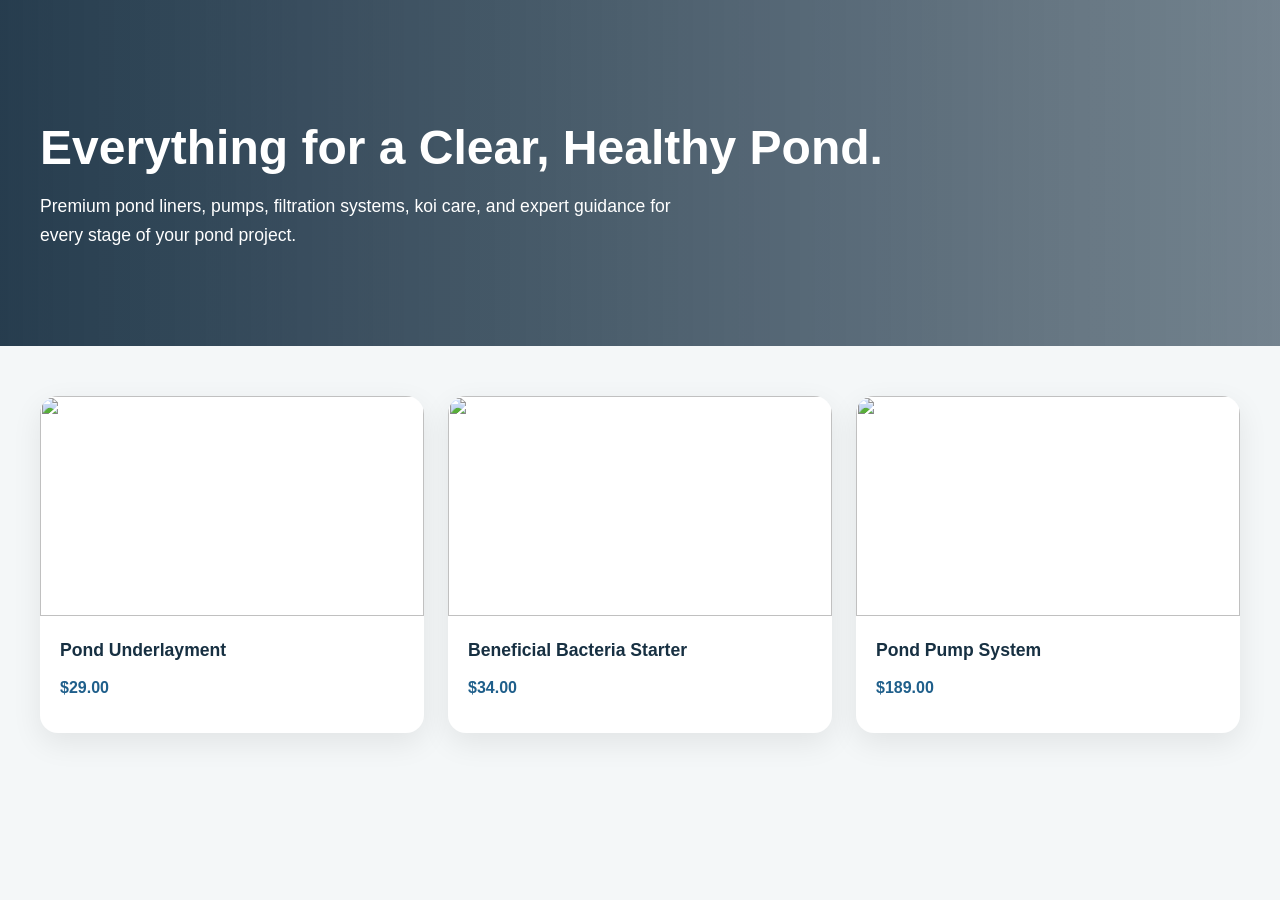
==== commit 8c6f4b31: "Add files via upload" ====
--- a/index.html
+++ b/index.html
@@ -1,221 +1,72 @@
 <!DOCTYPE html>
 <html lang="en">
 <head>
-  <meta charset="UTF-8" />
-  <meta name="viewport" content="width=device-width, initial-scale=1.0" />
-  <title>Pondliner.com — Specialty Pond Supplies</title>
-  <meta name="description" content="Modern specialty ecommerce concept for Pondliner.com: pond liners, pumps, filtration, water treatments, koi care, kits, and expert guidance." />
-  <link rel="preconnect" href="https://fonts.googleapis.com">
-  <link rel="preconnect" href="https://fonts.gstatic.com" crossorigin>
-  <link href="https://fonts.googleapis.com/css2?family=Inter:wght@400;500;600;700;800&family=Playfair+Display:wght@600;700;800&display=swap" rel="stylesheet">
-  <link rel="stylesheet" href="styles.css" />
-  <style>
-    /* PASSITO 1 — visible hero + typography refinements */
-    body { font-size: 15.5px; }
-    .ecommerce-hero {
-      position: relative;
-      overflow: hidden;
-      padding: 72px 0 58px;
-      background:
-        linear-gradient(90deg, rgba(10, 28, 52, 0.92) 0%, rgba(16, 44, 83, 0.78) 42%, rgba(31, 107, 84, 0.28) 100%),
-        url('https://images.unsplash.com/photo-1506744038136-46273834b3fb?auto=format&fit=crop&w=1800&q=80') center/cover;
-    }
-    .hero-commerce-grid {
-      grid-template-columns: minmax(0, 680px) 1fr;
-      min-height: 430px;
-    }
-    .hero-copy {
-      position: relative;
-      z-index: 2;
-      padding: 22px 0;
-    }
-    .hero .eyebrow { color: #b8e6d0; }
-    .hero h1 {
-      color: #ffffff;
-      font-size: clamp(2.35rem, 4vw, 3.9rem);
-      line-height: 1.02;
-      max-width: 680px;
-    }
-    .hero p {
-      color: rgba(255, 255, 255, 0.88);
-      font-size: 1rem;
-      max-width: 590px;
-    }
-    .hero-search {
-      max-width: 560px;
-      margin: 22px 0 18px;
-      box-shadow: 0 18px 46px rgba(0,0,0,.28);
-    }
-    .hero-actions .btn.secondary {
-      background: rgba(255,255,255,.14);
-      color: #fff;
-      border-color: rgba(255,255,255,.38);
-    }
-    .hero-photo-card { display: none; }
-    .section { padding: 54px 0; }
-    .section h2 { font-size: clamp(1.75rem, 2.45vw, 2.45rem); }
-    .product-card h3 { font-size: 1rem; }
-    .product-card p { font-size: .88rem; }
-    @media(max-width:900px){
-      .hero-commerce-grid { grid-template-columns: 1fr; min-height: auto; }
-      .ecommerce-hero { padding: 56px 0 44px; }
-    }
-  </style>
-
+<meta charset="UTF-8">
+<meta name="viewport" content="width=device-width, initial-scale=1.0">
+<title>Pondliner.com</title>
+<style>
+body{font-family:Arial,sans-serif;margin:0;background:#f4f7f8;color:#173042;}
+.hero{
+position:relative;
+padding:80px 40px;
+background:linear-gradient(to right, rgba(10,35,55,.88), rgba(10,35,55,.55)),
+url('https://images.unsplash.com/photo-1506744038136-46273834b3fb?q=80&w=1600&auto=format&fit=crop');
+background-size:cover;
+background-position:center;
+color:white;
+}
+.hero h1{font-size:3rem;margin-bottom:16px;font-weight:700;}
+.hero p{font-size:1.1rem;max-width:650px;line-height:1.6;}
+.products{
+padding:50px 40px;
+display:grid;
+grid-template-columns:repeat(auto-fit,minmax(260px,1fr));
+gap:24px;
+}
+.card{
+background:white;
+border-radius:18px;
+overflow:hidden;
+box-shadow:0 10px 30px rgba(0,0,0,.08);
+}
+.card img{width:100%;height:220px;object-fit:cover;}
+.card-content{padding:20px;}
+.card h3{margin-top:0;font-size:1.1rem;}
+.price{font-weight:bold;color:#1f5f8b;}
+</style>
 </head>
 <body>
-  <a class="skip-link" href="#main">Skip to content</a>
 
-  <div class="topbar">
-    <div class="container topbar-inner">
-      <span><strong>We ship everything but the water.</strong></span>
-      <span>Need help choosing? Call <strong>1-800-POND</strong></span>
-      <a href="#help">Expert support</a>
-    </div>
-  </div>
+<section class="hero">
+<h1>Everything for a Clear, Healthy Pond.</h1>
+<p>Premium pond liners, pumps, filtration systems, koi care, and expert guidance for every stage of your pond project.</p>
+</section>
 
-  <header class="site-header">
-    <div class="container header-main">
-      <a class="brand" href="index.html" aria-label="Pondliner.com home">
-        <span class="brand-logo">Pondliner<span>.com</span></span>
-        <small>Water garden headquarters</small>
-      </a>
-      <form class="site-search" role="search" onsubmit="event.preventDefault();">
-        <label class="sr-only" for="search">Search products</label>
-        <input id="search" type="search" placeholder="Search liners, pumps, UV clarifiers, koi food..." />
-        <button type="submit">Search</button>
-      </form>
-      <div class="header-actions">
-        <a href="#learn">Guides</a>
-        <a href="#help">Help</a>
-        <a class="cart" href="#cart">Cart <span>0</span></a>
-        <button class="nav-toggle" id="navToggle" aria-controls="siteNav" aria-expanded="false">Menu</button>
-      </div>
-    </div>
+<section class="products">
+<div class="card">
+<img src="https://images.unsplash.com/photo-1581093458791-9d09f24e4f24?q=80&w=1200&auto=format&fit=crop">
+<div class="card-content">
+<h3>Pond Underlayment</h3>
+<p class="price">$29.00</p>
+</div>
+</div>
 
-    <nav class="site-nav" id="siteNav" aria-label="Main navigation">
-      <div class="container nav-row" id="navRow">
-        <button class="nav-parent" id="shopToggle" aria-expanded="false">Shop all</button>
-        <a href="#liners">Pond liners</a>
-        <a href="#pumps">Pumps & filtration</a>
-        <a href="#water-care">Water care</a>
-        <a href="#fish">Koi & fish</a>
-        <a href="#popular">Best sellers</a>
-        <a href="#learn">Learning center</a>
-        <a href="product.html">Sample product</a>
-      </div>
-      <div class="mega-menu" id="shopMenu">
-        <div class="container mega-grid">
-          <div><p>Build</p><a href="#kits">Pond kits</a><a href="#liners">EPDM liners</a><a href="#liners">Underlayment</a><a href="#liners">Repair kits</a></div>
-          <div><p>Move & clean water</p><a href="#pumps">Pumps</a><a href="#pumps">Filters</a><a href="#pumps">Skimmers</a><a href="#pumps">UV clarifiers</a></div>
-          <div><p>Maintain</p><a href="#water-care">Algae control</a><a href="#water-care">Beneficial bacteria</a><a href="#fish">Koi food</a><a href="#seasonal">Seasonal care</a></div>
-          <div class="mega-callout"><strong>New to ponds?</strong><span>Use simple guides before buying.</span><a href="#start">Start here →</a></div>
-        </div>
-      </div>
-    </nav>
-  </header>
+<div class="card">
+<img src="https://images.unsplash.com/photo-1522069169874-c58ec4b76be5?q=80&w=1200&auto=format&fit=crop">
+<div class="card-content">
+<h3>Beneficial Bacteria Starter</h3>
+<p class="price">$34.00</p>
+</div>
+</div>
 
-  <main id="main">
-    <section class="hero ecommerce-hero">
-      <div class="container hero-commerce-grid">
-        <div class="hero-copy">
-          <p class="eyebrow">Specialty pond supplies</p>
-          <h1>Everything for a clear, healthy pond.</h1>
-          <p>Shop pond liners, pumps, filtration, water treatments, koi care, and project kits — with practical guidance when you need it.</p>
-          <form class="hero-search" onsubmit="event.preventDefault();">
-            <input type="search" placeholder="Search liners, pumps, koi food, filters..." aria-label="Search products">
-            <button type="submit">Search</button>
-          </form>
-          <div class="hero-actions"><a class="btn primary" href="#popular">Shop best sellers</a><a class="btn secondary" href="#start">Help me choose</a></div>
-        </div>
-        <div class="hero-photo-card" aria-label="Decorative pond image">
-          <div class="pond-photo-main"></div>
-          <div class="floating-deal"><strong>Spring startup</strong><span>Bacteria, water care, koi food</span></div>
-        </div>
-      </div>
-    </section>
+<div class="card">
+<img src="https://images.unsplash.com/photo-1500375592092-40eb2168fd21?q=80&w=1200&auto=format&fit=crop">
+<div class="card-content">
+<h3>Pond Pump System</h3>
+<p class="price">$189.00</p>
+</div>
+</div>
+</section>
 
-    <section class="quick-shop" aria-label="Quick shopping categories">
-      <div class="container quick-grid">
-        <a href="#liners"><span>▰</span><strong>Pond liners</strong><em>EPDM, PVC, underlayment</em></a>
-        <a href="#kits"><span>◈</span><strong>Pond kits</strong><em>Complete project bundles</em></a>
-        <a href="#pumps"><span>⚙</span><strong>Pumps & filters</strong><em>Flow, filtration, skimmers</em></a>
-        <a href="#water-care"><span>◌</span><strong>Water care</strong><em>Algae, clarity, bacteria</em></a>
-        <a href="#fish"><span>◆</span><strong>Koi & fish</strong><em>Food and health supplies</em></a>
-      </div>
-    </section>
-
-    <section class="section product-first" id="popular">
-      <div class="container">
-        <div class="section-head split"><div><p class="eyebrow">Best sellers</p><h2>Popular pond essentials</h2></div><a class="text-link" href="#categories">View all categories →</a></div>
-        <div class="carousel-wrap">
-          <button class="carousel-btn prev" data-carousel="bestSellers" aria-label="Previous products">‹</button>
-          <div class="product-carousel" id="bestSellers">
-            <article class="product-card"><div class="badge">Best seller</div><div class="product-photo photo-roll"></div><h3>45 Mil EPDM Pond Liner</h3><p>Fish-safe rubber liner for new builds and repairs.</p><div class="rating">★★★★★ <span>127</span></div><strong>From $89.00</strong><a class="btn mini" href="product.html">View product</a></article>
-            <article class="product-card"><div class="badge">Essential</div><div class="product-photo photo-under"></div><h3>Pond Underlayment</h3><p>Protects liners from rocks, roots, and punctures.</p><div class="rating">★★★★★ <span>84</span></div><strong>From $29.00</strong><a class="btn mini" href="#">Shop now</a></article>
-            <article class="product-card"><div class="badge">Spring pick</div><div class="product-photo photo-bottle"></div><h3>Beneficial Bacteria Starter</h3><p>Restart biological balance after winter.</p><div class="rating">★★★★☆ <span>62</span></div><strong>From $34.00</strong><a class="btn mini" href="#">Shop now</a></article>
-            <article class="product-card"><div class="badge">Fish care</div><div class="product-photo photo-food"></div><h3>Wheat Germ Koi Food</h3><p>Cool-season feeding for koi and pond fish.</p><div class="rating">★★★★★ <span>48</span></div><strong>From $42.00</strong><a class="btn mini" href="#">Shop now</a></article>
-            <article class="product-card"><div class="badge">Equipment</div><div class="product-photo photo-pump"></div><h3>Professional Pond Pump</h3><p>Reliable flow for waterfalls, filtration, and circulation.</p><div class="rating">★★★★☆ <span>39</span></div><strong>From $189.00</strong><a class="btn mini" href="#">Shop now</a></article>
-            <article class="product-card"><div class="badge">Clarity</div><div class="product-photo photo-uv"></div><h3>UV Clarifier</h3><p>Helps control green water in outdoor ponds.</p><div class="rating">★★★★☆ <span>31</span></div><strong>From $129.00</strong><a class="btn mini" href="#">Shop now</a></article>
-          </div>
-          <button class="carousel-btn next" data-carousel="bestSellers" aria-label="Next products">›</button>
-        </div>
-      </div>
-    </section>
-
-    <section class="section start-panel" id="start">
-      <div class="container start-grid">
-        <div><p class="eyebrow">Not sure what to buy?</p><h2>Start with your pond project.</h2><p>For beginners, product categories are not enough. Guided commerce helps customers choose the right size, flow, and seasonal care products.</p></div>
-        <div class="finder-options">
-          <a href="#kits"><span>01</span><strong>Build a new pond</strong><em>Kits, liners, pumps, filters</em></a>
-          <a href="#liners"><span>02</span><strong>Replace a liner</strong><em>Sizes, materials, underlayment</em></a>
-          <a href="#water-care"><span>03</span><strong>Fix green water</strong><em>Algae control and bacteria</em></a>
-          <a href="#seasonal"><span>04</span><strong>Seasonal maintenance</strong><em>Spring, summer, winter prep</em></a>
-        </div>
-      </div>
-    </section>
-
-    <section class="section" id="categories">
-      <div class="container">
-        <div class="section-head split"><div><p class="eyebrow">Shop by department</p><h2>Designed like a real store.</h2></div><p>Each department can later become a page with filters, best sellers, education, and support prompts.</p></div>
-        <div class="department-grid">
-          <article id="liners"><div class="dept-photo dept-liners"></div><h3>Pond Liners</h3><p>EPDM, PVC, underlayment, seam tape, patch kits.</p><a href="product.html">Shop liners →</a></article>
-          <article id="kits"><div class="dept-photo dept-kits"></div><h3>Pond Kits</h3><p>Complete bundles for new backyard pond projects.</p><a href="#">Shop kits →</a></article>
-          <article id="pumps"><div class="dept-photo dept-pumps"></div><h3>Pumps & Filtration</h3><p>Pumps, filters, skimmers, UV clarifiers, plumbing.</p><a href="#">Shop equipment →</a></article>
-          <article id="water-care"><div class="dept-photo dept-water"></div><h3>Water Treatments</h3><p>Algae control, beneficial bacteria, conditioners.</p><a href="#">Shop water care →</a></article>
-          <article id="fish"><div class="dept-photo dept-fish"></div><h3>Koi & Fish Care</h3><p>Food, health supplies, seasonal feeding support.</p><a href="#">Shop fish care →</a></article>
-          <article><div class="dept-photo dept-fountain"></div><h3>Fountains & Aeration</h3><p>Aeration, fountains, waterfalls, and visual movement.</p><a href="#">Shop fountains →</a></article>
-        </div>
-      </div>
-    </section>
-
-    <section class="section seasonal-band" id="seasonal">
-      <div class="container seasonal-grid">
-        <div><p class="eyebrow">Seasonal merchandising</p><h2>Spring pond startup</h2><p>Put timely products close to the buying path: bacteria starter, water conditioner, koi food, and pump checks.</p></div>
-        <div class="seasonal-products"><a href="#"><strong>Beneficial bacteria</strong><span>Restart balance</span></a><a href="#"><strong>Water conditioner</strong><span>Protect fish</span></a><a href="#"><strong>Cool-season food</strong><span>Feed safely</span></a></div>
-      </div>
-    </section>
-
-    <section class="section brands">
-      <div class="container">
-        <div class="section-head split"><div><p class="eyebrow">Specialty brands</p><h2>Known products. Expert support.</h2></div><p>Brand rows help the store feel established and specialized without overwhelming new shoppers.</p></div>
-        <div class="brand-strip"><span>Aquascape</span><span>Atlantic</span><span>OASE</span><span>Laguna</span><span>Firestone / Elevate</span><span>Blackwater Creek</span></div>
-      </div>
-    </section>
-
-    <section class="section learn" id="learn">
-      <div class="container learn-grid">
-        <div><p class="eyebrow">Learning center</p><h2>Guides that support the sale.</h2><p>Calculators and explainers reduce decision anxiety and help shoppers buy the right product the first time.</p></div>
-        <div class="guide-grid"><a href="#">Liner size calculator</a><a href="#">Pump flow guide</a><a href="#">Filtration basics</a><a href="#">Algae troubleshooting</a><a href="#">Koi feeding by season</a><a href="#">Spring startup checklist</a></div>
-      </div>
-    </section>
-
-    <section class="help-section" id="help">
-      <div class="container help-inner"><div><p class="eyebrow">Expert help</p><h2>Questions before you buy?</h2><p>Make support visible. In a specialty store, guidance is a sales feature, not a hidden footer link.</p></div><div class="help-actions"><a class="btn primary" href="mailto:help@example.com">Email support</a><a class="btn outline" href="tel:18007663">Call 1-800-POND</a></div></div>
-    </section>
-  </main>
-
-  <footer class="footer"><div class="container footer-grid"><div><strong>Pondliner.com</strong><p>Modern ecommerce redesign concept focused on clarity, guided discovery, and specialty commerce.</p></div><div><strong>Shop</strong><a href="#liners">Pond liners</a><a href="#pumps">Pumps & filtration</a><a href="#water-care">Water care</a></div><div><strong>Learn</strong><a href="#learn">Guides</a><a href="#start">Start here</a><a href="product.html">Sample product</a></div></div></footer>
-  <script src="script.js"></script>
 </body>
 </html>
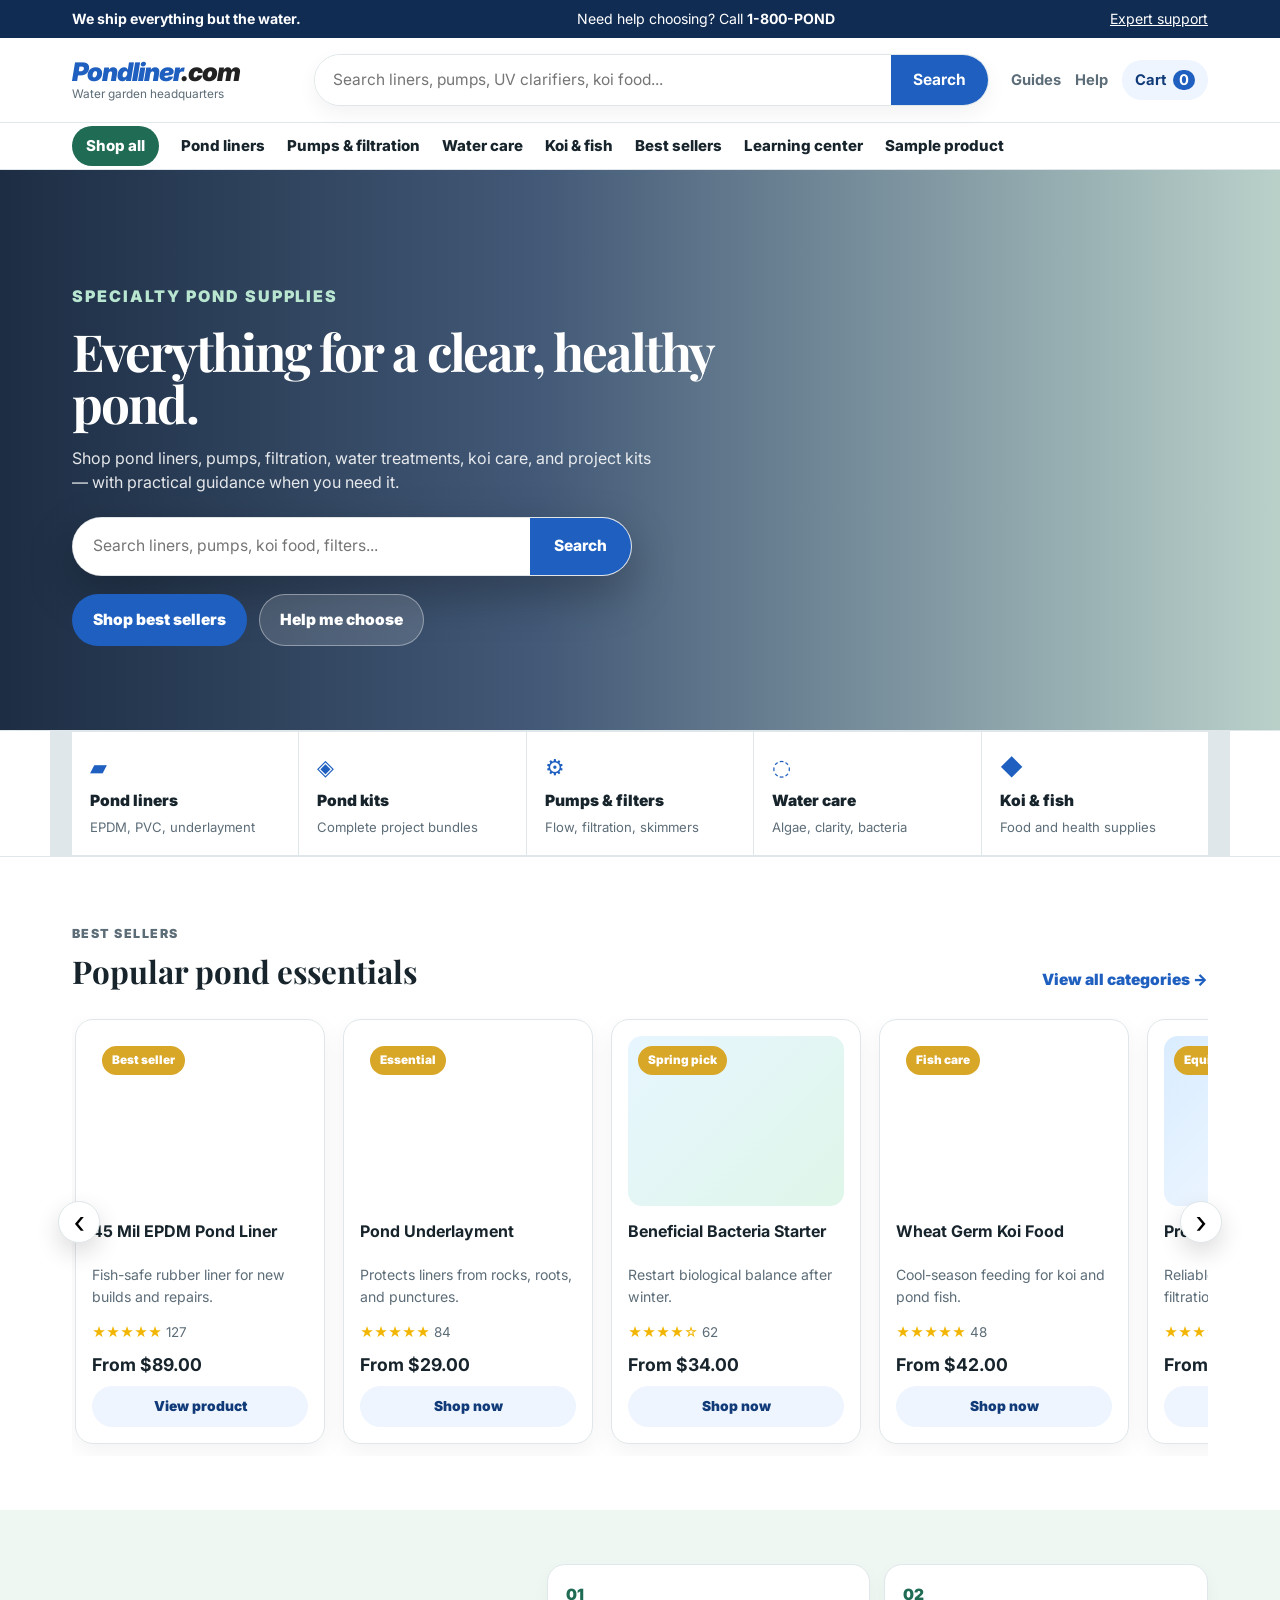
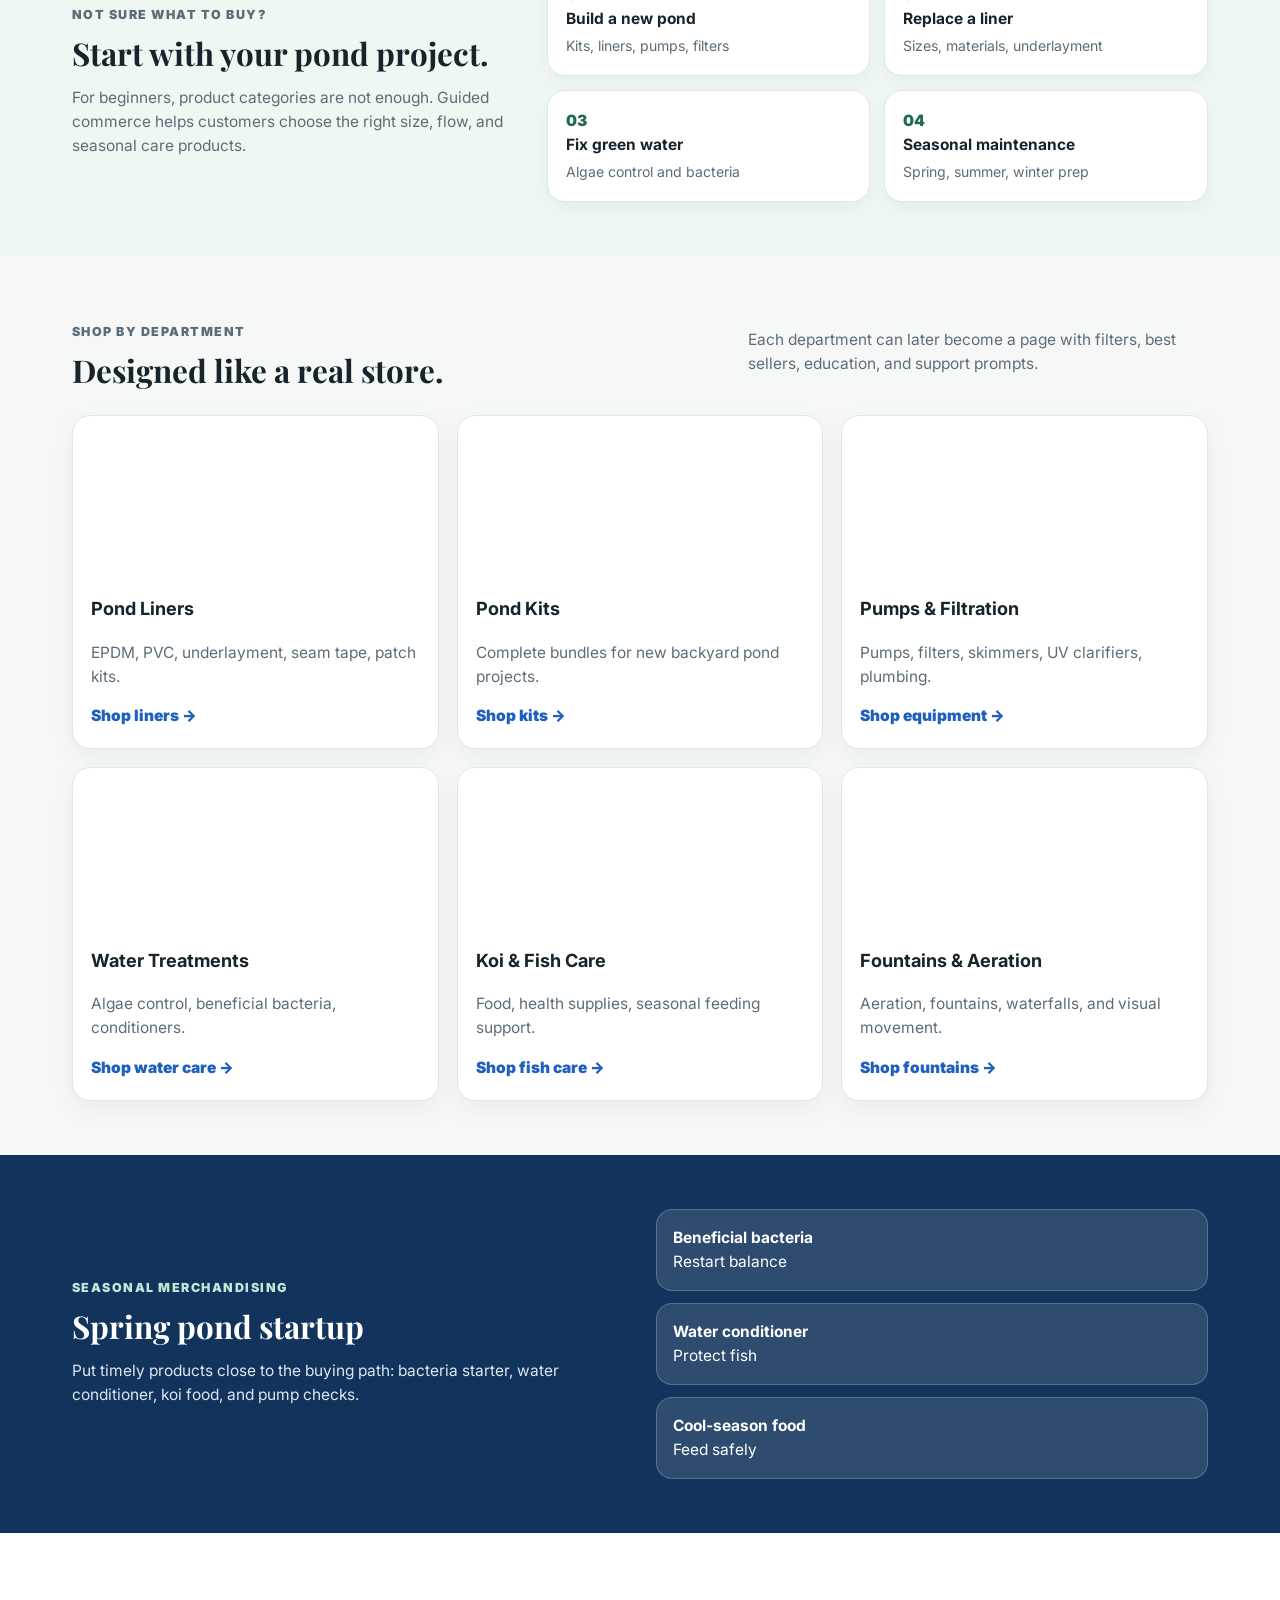
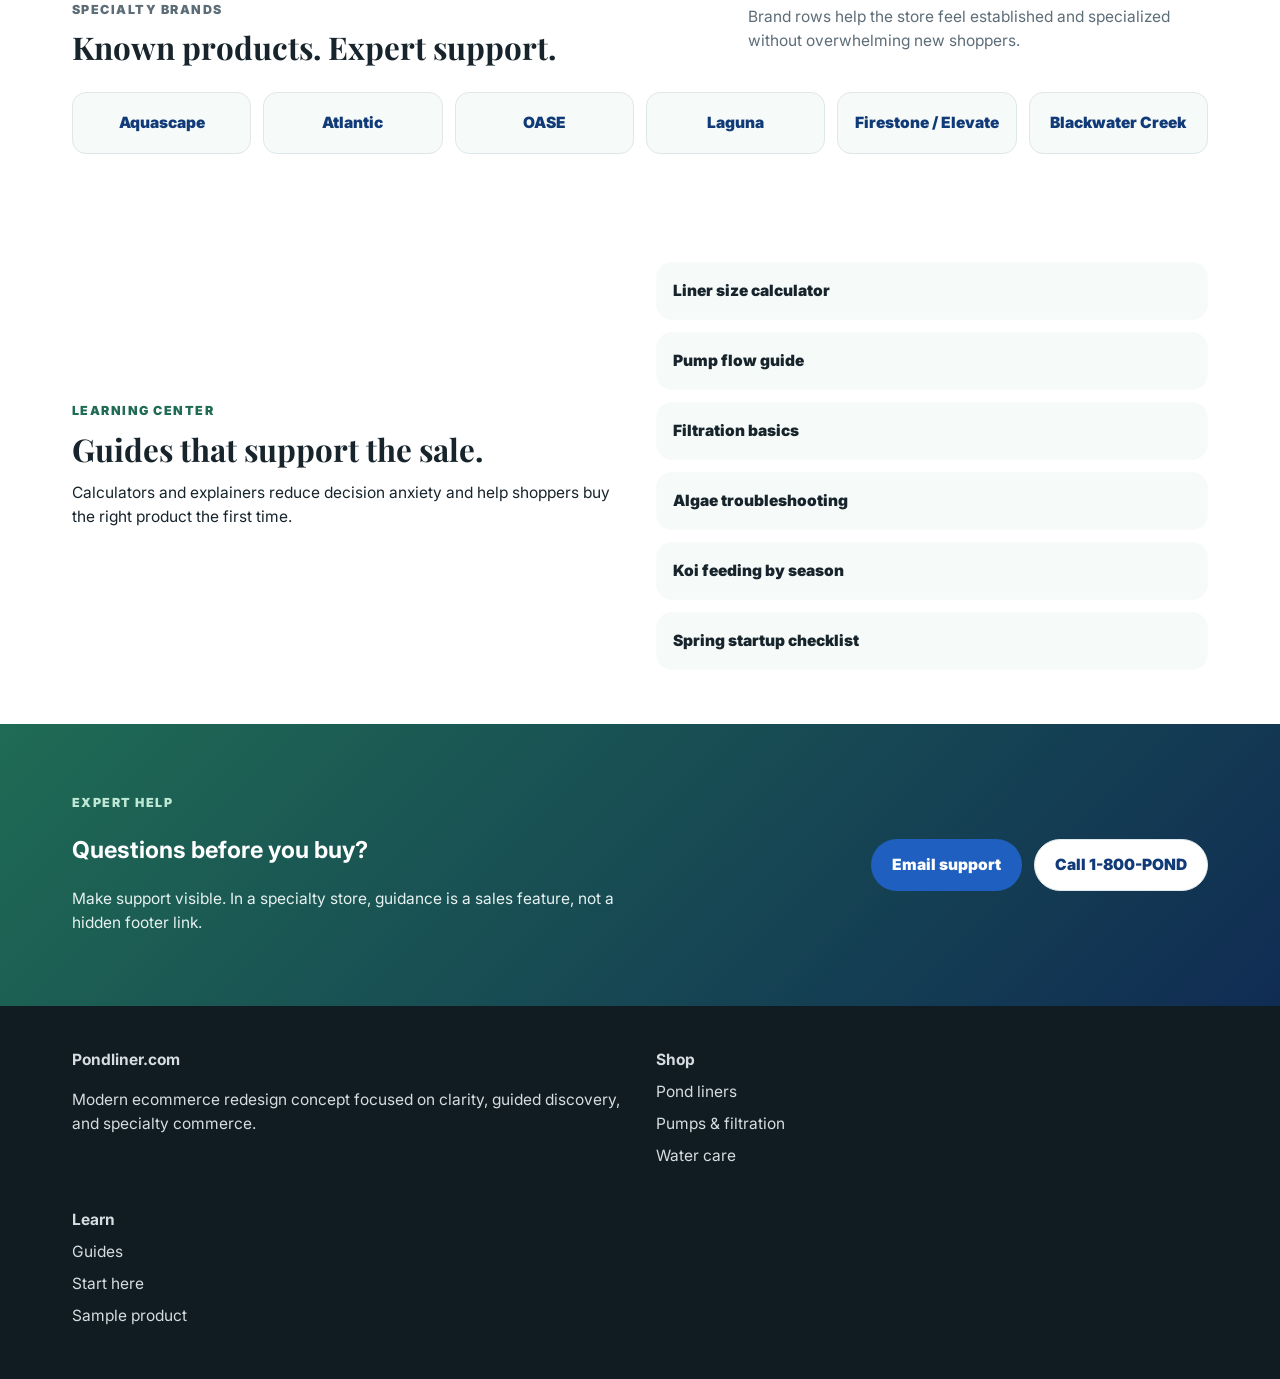
==== commit b504acd1: "Rename index.txt to index.html" ====
--- a/index.html
+++ b/index.html
@@ -1,72 +1,221 @@
 <!DOCTYPE html>
 <html lang="en">
 <head>
-<meta charset="UTF-8">
-<meta name="viewport" content="width=device-width, initial-scale=1.0">
-<title>Pondliner.com</title>
-<style>
-body{font-family:Arial,sans-serif;margin:0;background:#f4f7f8;color:#173042;}
-.hero{
-position:relative;
-padding:80px 40px;
-background:linear-gradient(to right, rgba(10,35,55,.88), rgba(10,35,55,.55)),
-url('https://images.unsplash.com/photo-1506744038136-46273834b3fb?q=80&w=1600&auto=format&fit=crop');
-background-size:cover;
-background-position:center;
-color:white;
-}
-.hero h1{font-size:3rem;margin-bottom:16px;font-weight:700;}
-.hero p{font-size:1.1rem;max-width:650px;line-height:1.6;}
-.products{
-padding:50px 40px;
-display:grid;
-grid-template-columns:repeat(auto-fit,minmax(260px,1fr));
-gap:24px;
-}
-.card{
-background:white;
-border-radius:18px;
-overflow:hidden;
-box-shadow:0 10px 30px rgba(0,0,0,.08);
-}
-.card img{width:100%;height:220px;object-fit:cover;}
-.card-content{padding:20px;}
-.card h3{margin-top:0;font-size:1.1rem;}
-.price{font-weight:bold;color:#1f5f8b;}
-</style>
+  <meta charset="UTF-8" />
+  <meta name="viewport" content="width=device-width, initial-scale=1.0" />
+  <title>Pondliner.com — Specialty Pond Supplies</title>
+  <meta name="description" content="Modern specialty ecommerce concept for Pondliner.com: pond liners, pumps, filtration, water treatments, koi care, kits, and expert guidance." />
+  <link rel="preconnect" href="https://fonts.googleapis.com">
+  <link rel="preconnect" href="https://fonts.gstatic.com" crossorigin>
+  <link href="https://fonts.googleapis.com/css2?family=Inter:wght@400;500;600;700;800&family=Playfair+Display:wght@600;700;800&display=swap" rel="stylesheet">
+  <link rel="stylesheet" href="styles.css" />
+  <style>
+    /* PASSITO 1 — visible hero + typography refinements */
+    body { font-size: 15.5px; }
+    .ecommerce-hero {
+      position: relative;
+      overflow: hidden;
+      padding: 72px 0 58px;
+      background:
+        linear-gradient(90deg, rgba(10, 28, 52, 0.92) 0%, rgba(16, 44, 83, 0.78) 42%, rgba(31, 107, 84, 0.28) 100%),
+        url('https://images.unsplash.com/photo-1506744038136-46273834b3fb?auto=format&fit=crop&w=1800&q=80') center/cover;
+    }
+    .hero-commerce-grid {
+      grid-template-columns: minmax(0, 680px) 1fr;
+      min-height: 430px;
+    }
+    .hero-copy {
+      position: relative;
+      z-index: 2;
+      padding: 22px 0;
+    }
+    .hero .eyebrow { color: #b8e6d0; }
+    .hero h1 {
+      color: #ffffff;
+      font-size: clamp(2.35rem, 4vw, 3.9rem);
+      line-height: 1.02;
+      max-width: 680px;
+    }
+    .hero p {
+      color: rgba(255, 255, 255, 0.88);
+      font-size: 1rem;
+      max-width: 590px;
+    }
+    .hero-search {
+      max-width: 560px;
+      margin: 22px 0 18px;
+      box-shadow: 0 18px 46px rgba(0,0,0,.28);
+    }
+    .hero-actions .btn.secondary {
+      background: rgba(255,255,255,.14);
+      color: #fff;
+      border-color: rgba(255,255,255,.38);
+    }
+    .hero-photo-card { display: none; }
+    .section { padding: 54px 0; }
+    .section h2 { font-size: clamp(1.75rem, 2.45vw, 2.45rem); }
+    .product-card h3 { font-size: 1rem; }
+    .product-card p { font-size: .88rem; }
+    @media(max-width:900px){
+      .hero-commerce-grid { grid-template-columns: 1fr; min-height: auto; }
+      .ecommerce-hero { padding: 56px 0 44px; }
+    }
+  </style>
+
 </head>
 <body>
-
-<section class="hero">
-<h1>Everything for a Clear, Healthy Pond.</h1>
-<p>Premium pond liners, pumps, filtration systems, koi care, and expert guidance for every stage of your pond project.</p>
-</section>
-
-<section class="products">
-<div class="card">
-<img src="https://images.unsplash.com/photo-1581093458791-9d09f24e4f24?q=80&w=1200&auto=format&fit=crop">
-<div class="card-content">
-<h3>Pond Underlayment</h3>
-<p class="price">$29.00</p>
-</div>
-</div>
-
-<div class="card">
-<img src="https://images.unsplash.com/photo-1522069169874-c58ec4b76be5?q=80&w=1200&auto=format&fit=crop">
-<div class="card-content">
-<h3>Beneficial Bacteria Starter</h3>
-<p class="price">$34.00</p>
-</div>
-</div>
-
-<div class="card">
-<img src="https://images.unsplash.com/photo-1500375592092-40eb2168fd21?q=80&w=1200&auto=format&fit=crop">
-<div class="card-content">
-<h3>Pond Pump System</h3>
-<p class="price">$189.00</p>
-</div>
-</div>
-</section>
-
+  <a class="skip-link" href="#main">Skip to content</a>
+
+  <div class="topbar">
+    <div class="container topbar-inner">
+      <span><strong>We ship everything but the water.</strong></span>
+      <span>Need help choosing? Call <strong>1-800-POND</strong></span>
+      <a href="#help">Expert support</a>
+    </div>
+  </div>
+
+  <header class="site-header">
+    <div class="container header-main">
+      <a class="brand" href="index.html" aria-label="Pondliner.com home">
+        <span class="brand-logo">Pondliner<span>.com</span></span>
+        <small>Water garden headquarters</small>
+      </a>
+      <form class="site-search" role="search" onsubmit="event.preventDefault();">
+        <label class="sr-only" for="search">Search products</label>
+        <input id="search" type="search" placeholder="Search liners, pumps, UV clarifiers, koi food..." />
+        <button type="submit">Search</button>
+      </form>
+      <div class="header-actions">
+        <a href="#learn">Guides</a>
+        <a href="#help">Help</a>
+        <a class="cart" href="#cart">Cart <span>0</span></a>
+        <button class="nav-toggle" id="navToggle" aria-controls="siteNav" aria-expanded="false">Menu</button>
+      </div>
+    </div>
+
+    <nav class="site-nav" id="siteNav" aria-label="Main navigation">
+      <div class="container nav-row" id="navRow">
+        <button class="nav-parent" id="shopToggle" aria-expanded="false">Shop all</button>
+        <a href="#liners">Pond liners</a>
+        <a href="#pumps">Pumps & filtration</a>
+        <a href="#water-care">Water care</a>
+        <a href="#fish">Koi & fish</a>
+        <a href="#popular">Best sellers</a>
+        <a href="#learn">Learning center</a>
+        <a href="product.html">Sample product</a>
+      </div>
+      <div class="mega-menu" id="shopMenu">
+        <div class="container mega-grid">
+          <div><p>Build</p><a href="#kits">Pond kits</a><a href="#liners">EPDM liners</a><a href="#liners">Underlayment</a><a href="#liners">Repair kits</a></div>
+          <div><p>Move & clean water</p><a href="#pumps">Pumps</a><a href="#pumps">Filters</a><a href="#pumps">Skimmers</a><a href="#pumps">UV clarifiers</a></div>
+          <div><p>Maintain</p><a href="#water-care">Algae control</a><a href="#water-care">Beneficial bacteria</a><a href="#fish">Koi food</a><a href="#seasonal">Seasonal care</a></div>
+          <div class="mega-callout"><strong>New to ponds?</strong><span>Use simple guides before buying.</span><a href="#start">Start here →</a></div>
+        </div>
+      </div>
+    </nav>
+  </header>
+
+  <main id="main">
+    <section class="hero ecommerce-hero">
+      <div class="container hero-commerce-grid">
+        <div class="hero-copy">
+          <p class="eyebrow">Specialty pond supplies</p>
+          <h1>Everything for a clear, healthy pond.</h1>
+          <p>Shop pond liners, pumps, filtration, water treatments, koi care, and project kits — with practical guidance when you need it.</p>
+          <form class="hero-search" onsubmit="event.preventDefault();">
+            <input type="search" placeholder="Search liners, pumps, koi food, filters..." aria-label="Search products">
+            <button type="submit">Search</button>
+          </form>
+          <div class="hero-actions"><a class="btn primary" href="#popular">Shop best sellers</a><a class="btn secondary" href="#start">Help me choose</a></div>
+        </div>
+        <div class="hero-photo-card" aria-label="Decorative pond image">
+          <div class="pond-photo-main"></div>
+          <div class="floating-deal"><strong>Spring startup</strong><span>Bacteria, water care, koi food</span></div>
+        </div>
+      </div>
+    </section>
+
+    <section class="quick-shop" aria-label="Quick shopping categories">
+      <div class="container quick-grid">
+        <a href="#liners"><span>▰</span><strong>Pond liners</strong><em>EPDM, PVC, underlayment</em></a>
+        <a href="#kits"><span>◈</span><strong>Pond kits</strong><em>Complete project bundles</em></a>
+        <a href="#pumps"><span>⚙</span><strong>Pumps & filters</strong><em>Flow, filtration, skimmers</em></a>
+        <a href="#water-care"><span>◌</span><strong>Water care</strong><em>Algae, clarity, bacteria</em></a>
+        <a href="#fish"><span>◆</span><strong>Koi & fish</strong><em>Food and health supplies</em></a>
+      </div>
+    </section>
+
+    <section class="section product-first" id="popular">
+      <div class="container">
+        <div class="section-head split"><div><p class="eyebrow">Best sellers</p><h2>Popular pond essentials</h2></div><a class="text-link" href="#categories">View all categories →</a></div>
+        <div class="carousel-wrap">
+          <button class="carousel-btn prev" data-carousel="bestSellers" aria-label="Previous products">‹</button>
+          <div class="product-carousel" id="bestSellers">
+            <article class="product-card"><div class="badge">Best seller</div><div class="product-photo photo-roll"></div><h3>45 Mil EPDM Pond Liner</h3><p>Fish-safe rubber liner for new builds and repairs.</p><div class="rating">★★★★★ <span>127</span></div><strong>From $89.00</strong><a class="btn mini" href="product.html">View product</a></article>
+            <article class="product-card"><div class="badge">Essential</div><div class="product-photo photo-under"></div><h3>Pond Underlayment</h3><p>Protects liners from rocks, roots, and punctures.</p><div class="rating">★★★★★ <span>84</span></div><strong>From $29.00</strong><a class="btn mini" href="#">Shop now</a></article>
+            <article class="product-card"><div class="badge">Spring pick</div><div class="product-photo photo-bottle"></div><h3>Beneficial Bacteria Starter</h3><p>Restart biological balance after winter.</p><div class="rating">★★★★☆ <span>62</span></div><strong>From $34.00</strong><a class="btn mini" href="#">Shop now</a></article>
+            <article class="product-card"><div class="badge">Fish care</div><div class="product-photo photo-food"></div><h3>Wheat Germ Koi Food</h3><p>Cool-season feeding for koi and pond fish.</p><div class="rating">★★★★★ <span>48</span></div><strong>From $42.00</strong><a class="btn mini" href="#">Shop now</a></article>
+            <article class="product-card"><div class="badge">Equipment</div><div class="product-photo photo-pump"></div><h3>Professional Pond Pump</h3><p>Reliable flow for waterfalls, filtration, and circulation.</p><div class="rating">★★★★☆ <span>39</span></div><strong>From $189.00</strong><a class="btn mini" href="#">Shop now</a></article>
+            <article class="product-card"><div class="badge">Clarity</div><div class="product-photo photo-uv"></div><h3>UV Clarifier</h3><p>Helps control green water in outdoor ponds.</p><div class="rating">★★★★☆ <span>31</span></div><strong>From $129.00</strong><a class="btn mini" href="#">Shop now</a></article>
+          </div>
+          <button class="carousel-btn next" data-carousel="bestSellers" aria-label="Next products">›</button>
+        </div>
+      </div>
+    </section>
+
+    <section class="section start-panel" id="start">
+      <div class="container start-grid">
+        <div><p class="eyebrow">Not sure what to buy?</p><h2>Start with your pond project.</h2><p>For beginners, product categories are not enough. Guided commerce helps customers choose the right size, flow, and seasonal care products.</p></div>
+        <div class="finder-options">
+          <a href="#kits"><span>01</span><strong>Build a new pond</strong><em>Kits, liners, pumps, filters</em></a>
+          <a href="#liners"><span>02</span><strong>Replace a liner</strong><em>Sizes, materials, underlayment</em></a>
+          <a href="#water-care"><span>03</span><strong>Fix green water</strong><em>Algae control and bacteria</em></a>
+          <a href="#seasonal"><span>04</span><strong>Seasonal maintenance</strong><em>Spring, summer, winter prep</em></a>
+        </div>
+      </div>
+    </section>
+
+    <section class="section" id="categories">
+      <div class="container">
+        <div class="section-head split"><div><p class="eyebrow">Shop by department</p><h2>Designed like a real store.</h2></div><p>Each department can later become a page with filters, best sellers, education, and support prompts.</p></div>
+        <div class="department-grid">
+          <article id="liners"><div class="dept-photo dept-liners"></div><h3>Pond Liners</h3><p>EPDM, PVC, underlayment, seam tape, patch kits.</p><a href="product.html">Shop liners →</a></article>
+          <article id="kits"><div class="dept-photo dept-kits"></div><h3>Pond Kits</h3><p>Complete bundles for new backyard pond projects.</p><a href="#">Shop kits →</a></article>
+          <article id="pumps"><div class="dept-photo dept-pumps"></div><h3>Pumps & Filtration</h3><p>Pumps, filters, skimmers, UV clarifiers, plumbing.</p><a href="#">Shop equipment →</a></article>
+          <article id="water-care"><div class="dept-photo dept-water"></div><h3>Water Treatments</h3><p>Algae control, beneficial bacteria, conditioners.</p><a href="#">Shop water care →</a></article>
+          <article id="fish"><div class="dept-photo dept-fish"></div><h3>Koi & Fish Care</h3><p>Food, health supplies, seasonal feeding support.</p><a href="#">Shop fish care →</a></article>
+          <article><div class="dept-photo dept-fountain"></div><h3>Fountains & Aeration</h3><p>Aeration, fountains, waterfalls, and visual movement.</p><a href="#">Shop fountains →</a></article>
+        </div>
+      </div>
+    </section>
+
+    <section class="section seasonal-band" id="seasonal">
+      <div class="container seasonal-grid">
+        <div><p class="eyebrow">Seasonal merchandising</p><h2>Spring pond startup</h2><p>Put timely products close to the buying path: bacteria starter, water conditioner, koi food, and pump checks.</p></div>
+        <div class="seasonal-products"><a href="#"><strong>Beneficial bacteria</strong><span>Restart balance</span></a><a href="#"><strong>Water conditioner</strong><span>Protect fish</span></a><a href="#"><strong>Cool-season food</strong><span>Feed safely</span></a></div>
+      </div>
+    </section>
+
+    <section class="section brands">
+      <div class="container">
+        <div class="section-head split"><div><p class="eyebrow">Specialty brands</p><h2>Known products. Expert support.</h2></div><p>Brand rows help the store feel established and specialized without overwhelming new shoppers.</p></div>
+        <div class="brand-strip"><span>Aquascape</span><span>Atlantic</span><span>OASE</span><span>Laguna</span><span>Firestone / Elevate</span><span>Blackwater Creek</span></div>
+      </div>
+    </section>
+
+    <section class="section learn" id="learn">
+      <div class="container learn-grid">
+        <div><p class="eyebrow">Learning center</p><h2>Guides that support the sale.</h2><p>Calculators and explainers reduce decision anxiety and help shoppers buy the right product the first time.</p></div>
+        <div class="guide-grid"><a href="#">Liner size calculator</a><a href="#">Pump flow guide</a><a href="#">Filtration basics</a><a href="#">Algae troubleshooting</a><a href="#">Koi feeding by season</a><a href="#">Spring startup checklist</a></div>
+      </div>
+    </section>
+
+    <section class="help-section" id="help">
+      <div class="container help-inner"><div><p class="eyebrow">Expert help</p><h2>Questions before you buy?</h2><p>Make support visible. In a specialty store, guidance is a sales feature, not a hidden footer link.</p></div><div class="help-actions"><a class="btn primary" href="mailto:help@example.com">Email support</a><a class="btn outline" href="tel:18007663">Call 1-800-POND</a></div></div>
+    </section>
+  </main>
+
+  <footer class="footer"><div class="container footer-grid"><div><strong>Pondliner.com</strong><p>Modern ecommerce redesign concept focused on clarity, guided discovery, and specialty commerce.</p></div><div><strong>Shop</strong><a href="#liners">Pond liners</a><a href="#pumps">Pumps & filtration</a><a href="#water-care">Water care</a></div><div><strong>Learn</strong><a href="#learn">Guides</a><a href="#start">Start here</a><a href="product.html">Sample product</a></div></div></footer>
+  <script src="script.js"></script>
 </body>
 </html>
--- a/styles.css
+++ b/styles.css
@@ -0,0 +1,6 @@
+:root{
+  --ink:#17242c;--muted:#5d6d78;--line:#dfe7ea;--bg:#f5f8f7;--white:#fff;--blue:#1e5fbf;--blue2:#113b78;--green:#1f6b54;--gold:#d8a728;--shadow:0 16px 45px rgba(23,36,44,.12);--radius:18px;--font:Inter,-apple-system,BlinkMacSystemFont,sans-serif;--display:'Playfair Display',Georgia,serif
+}
+*{box-sizing:border-box}body{margin:0;font-family:var(--font);color:var(--ink);background:var(--bg);line-height:1.55}a{color:inherit;text-decoration:none}button,input{font:inherit}.container{max-width:1180px;margin:0 auto;padding:0 22px}.skip-link{position:absolute;left:-999px}.skip-link:focus{left:20px;top:20px;background:#fff;padding:12px;z-index:10}.sr-only{position:absolute;left:-9999px}.topbar{background:#102c53;color:#fff;font-size:.88rem}.topbar-inner{min-height:38px;display:flex;align-items:center;justify-content:space-between;gap:16px}.topbar a{text-decoration:underline}.site-header{position:sticky;top:0;z-index:20;background:rgba(255,255,255,.96);backdrop-filter:blur(18px);border-bottom:1px solid var(--line)}.header-main{display:grid;grid-template-columns:220px 1fr auto;gap:22px;align-items:center;padding:16px 22px}.brand{display:flex;flex-direction:column;line-height:1}.brand-logo{font-size:1.6rem;font-weight:900;font-style:italic;color:var(--blue);letter-spacing:-.04em}.brand-logo span{color:#222}.brand small{color:var(--muted);font-size:.74rem;margin-top:4px}.site-search{display:flex;background:#fff;border:1px solid var(--line);border-radius:999px;overflow:hidden;box-shadow:0 8px 20px rgba(0,0,0,.05)}.site-search input{flex:1;border:0;padding:13px 18px;outline:none}.site-search button{border:0;background:var(--blue);color:#fff;padding:0 22px;font-weight:700}.header-actions{display:flex;align-items:center;gap:14px;font-weight:700;color:var(--muted);font-size:.92rem}.cart{background:#eef5ff;color:var(--blue2);padding:9px 13px;border-radius:999px}.cart span{background:var(--blue);color:#fff;border-radius:999px;padding:1px 6px;margin-left:4px}.nav-toggle{display:none;border:1px solid var(--line);background:#fff;border-radius:999px;padding:8px 12px;font-weight:800}.site-nav{border-top:1px solid var(--line)}.nav-row{display:flex;align-items:center;gap:22px;min-height:46px;font-size:.94rem;font-weight:800}.nav-parent{border:0;background:var(--green);color:#fff;border-radius:999px;padding:8px 14px;font-weight:800;cursor:pointer}.mega-menu{display:none;background:#fff;border-top:1px solid var(--line);box-shadow:var(--shadow)}.mega-menu.open{display:block}.mega-grid{display:grid;grid-template-columns:repeat(4,1fr);gap:26px;padding-top:22px;padding-bottom:22px}.mega-grid p{font-weight:900;color:var(--green);margin:.2rem 0 .7rem}.mega-grid a{display:block;color:var(--muted);padding:5px 0}.mega-callout{background:#eef7f1;border-radius:18px;padding:18px}.mega-callout strong,.mega-callout span{display:block}.mega-callout a{font-weight:900;color:var(--green);margin-top:8px}.ecommerce-hero{background:linear-gradient(135deg,#f7fbff 0,#eef7f1 100%);padding:46px 0 28px}.hero-commerce-grid{display:grid;grid-template-columns:1fr .95fr;gap:32px;align-items:center}.eyebrow{text-transform:uppercase;letter-spacing:.12em;color:var(--green);font-weight:900;font-size:.78rem}.hero h1{font-family:var(--display);font-size:clamp(2.7rem,5vw,5rem);line-height:.98;margin:.2rem 0 1rem;letter-spacing:-.04em}.hero p{font-size:1.12rem;color:var(--muted);max-width:620px}.hero-search{display:flex;width:100%;max-width:620px;margin:24px 0 22px;background:#fff;border:1px solid rgba(20,40,70,.12);border-radius:999px;overflow:hidden;box-shadow:0 14px 38px rgba(12,30,50,.16)}.hero-search input{flex:1;border:0;padding:16px 20px;font-size:.98rem;outline:none;min-width:0}.hero-search button{border:0;background:var(--blue);color:#fff;padding:0 24px;font-weight:800;cursor:pointer}.hero-search button:hover{background:var(--blue2)}.hero-actions{display:flex;gap:12px;flex-wrap:wrap;margin-top:10px}.btn{display:inline-flex;align-items:center;justify-content:center;border-radius:999px;padding:13px 20px;font-weight:900;border:1px solid transparent}.btn.primary{background:var(--blue);color:#fff}.btn.secondary,.btn.outline{background:#fff;border-color:var(--line);color:var(--blue2)}.btn.mini{font-size:.86rem;padding:9px 13px;background:#eef5ff;color:var(--blue2);margin-top:auto}.hero-photo-card{position:relative;background:#fff;border-radius:26px;padding:12px;box-shadow:var(--shadow)}.pond-photo-main{min-height:350px;border-radius:20px;background:linear-gradient(90deg,rgba(16,44,83,.35),rgba(31,107,84,.08)),url('https://images.unsplash.com/photo-1439066615861-d1af74d74000?auto=format&fit=crop&w=1200&q=80') center/cover}.floating-deal{position:absolute;left:28px;bottom:28px;background:#fff;border-radius:16px;padding:14px 18px;box-shadow:0 12px 30px rgba(0,0,0,.16)}.floating-deal strong,.floating-deal span{display:block}.floating-deal span{color:var(--muted);font-size:.9rem}.quick-shop{background:#fff;border-top:1px solid var(--line);border-bottom:1px solid var(--line)}.quick-grid{display:grid;grid-template-columns:repeat(5,1fr);gap:1px;background:var(--line);padding-top:1px;padding-bottom:1px}.quick-grid a{background:#fff;padding:18px;display:flex;flex-direction:column;gap:4px}.quick-grid span{font-size:1.4rem;color:var(--blue)}.quick-grid strong{font-weight:900}.quick-grid em{font-size:.82rem;color:var(--muted);font-style:normal}.section{padding:64px 0}.section-head{margin-bottom:24px}.section-head.split{display:flex;justify-content:space-between;gap:28px;align-items:end}.section h2{font-family:var(--display);font-size:clamp(2rem,3vw,3rem);line-height:1.05;margin:.25rem 0}.section-head p{color:var(--muted);max-width:460px}.product-first{background:#fff}.carousel-wrap{position:relative}.product-carousel{display:grid;grid-auto-flow:column;grid-auto-columns:minmax(250px,1fr);gap:18px;overflow-x:auto;scroll-behavior:smooth;scrollbar-width:thin;padding:3px 3px 12px}.product-card{position:relative;background:#fff;border:1px solid var(--line);border-radius:18px;padding:16px;display:flex;flex-direction:column;min-height:420px;box-shadow:0 8px 24px rgba(0,0,0,.05)}.product-card h3{font-size:1.1rem;margin:13px 0 6px}.product-card p{color:var(--muted);font-size:.92rem}.product-card strong{font-size:1.1rem;margin:8px 0}.badge{position:absolute;top:26px;left:26px;background:var(--gold);color:#fff;border-radius:999px;padding:5px 10px;font-size:.74rem;font-weight:900;z-index:2}.product-photo{height:170px;border-radius:14px;background:#dde;overflow:hidden}.photo-roll{background:url('https://images.unsplash.com/photo-1500530855697-b586d89ba3ee?auto=format&fit=crop&w=700&q=80') center/cover}.photo-under{background:url('https://images.unsplash.com/photo-1584464491033-06628f3a6b7b?auto=format&fit=crop&w=700&q=80') center/cover}.photo-bottle{background:linear-gradient(135deg,#e7f6ff,#dff6e9)}.photo-food{background:url('https://images.unsplash.com/photo-1524704654690-b56c05c78a00?auto=format&fit=crop&w=700&q=80') center/cover}.photo-pump{background:linear-gradient(135deg,#d9ecff,#f8fbff)}.photo-uv{background:linear-gradient(135deg,#f5e8ff,#e6f3ff)}.rating{color:#f2b500;font-size:.84rem}.rating span{color:var(--muted)}.carousel-btn{position:absolute;top:42%;z-index:3;width:42px;height:42px;border-radius:999px;border:1px solid var(--line);background:#fff;box-shadow:0 10px 24px rgba(0,0,0,.14);font-size:2rem;line-height:1;cursor:pointer}.carousel-btn.prev{left:-14px}.carousel-btn.next{right:-14px}.start-panel{background:#eef7f1}.start-grid{display:grid;grid-template-columns:.8fr 1.2fr;gap:34px;align-items:center}.start-grid p{color:var(--muted)}.finder-options{display:grid;grid-template-columns:repeat(2,1fr);gap:14px}.finder-options a{background:#fff;border:1px solid var(--line);border-radius:18px;padding:18px;box-shadow:0 7px 18px rgba(0,0,0,.04)}.finder-options span{color:var(--green);font-weight:900}.finder-options strong,.finder-options em{display:block}.finder-options em{color:var(--muted);font-style:normal;font-size:.88rem;margin-top:4px}.department-grid{display:grid;grid-template-columns:repeat(3,1fr);gap:18px}.department-grid article{background:#fff;border:1px solid var(--line);border-radius:18px;overflow:hidden;box-shadow:0 8px 24px rgba(0,0,0,.05)}.department-grid h3,.department-grid p,.department-grid a{margin-left:18px;margin-right:18px}.department-grid p{color:var(--muted)}.department-grid a{display:inline-block;margin-bottom:20px;color:var(--blue);font-weight:900}.dept-photo{height:160px}.dept-liners{background:url('https://images.unsplash.com/photo-1464822759023-fed622ff2c3b?auto=format&fit=crop&w=800&q=80') center/cover}.dept-kits{background:url('https://images.unsplash.com/photo-1506744038136-46273834b3fb?auto=format&fit=crop&w=800&q=80') center/cover}.dept-pumps{background:url('https://images.unsplash.com/photo-1500534314209-a25ddb2bd429?auto=format&fit=crop&w=800&q=80') center/cover}.dept-water{background:url('https://images.unsplash.com/photo-1439066615861-d1af74d74000?auto=format&fit=crop&w=800&q=80') center/cover}.dept-fish{background:url('https://images.unsplash.com/photo-1524704654690-b56c05c78a00?auto=format&fit=crop&w=800&q=80') center/cover}.dept-fountain{background:url('https://images.unsplash.com/photo-1520250497591-112f2f40a3f4?auto=format&fit=crop&w=800&q=80') center/cover}.seasonal-band{background:#12345c;color:#fff}.seasonal-band .eyebrow,.help-section .eyebrow{color:#bee8d5}.seasonal-band p{color:#dce8ef}.seasonal-grid,.learn-grid,.help-inner,.footer-grid{display:grid;grid-template-columns:1fr 1fr;gap:32px;align-items:center}.seasonal-products,.guide-grid{display:grid;gap:12px}.seasonal-products a,.guide-grid a{background:rgba(255,255,255,.12);border:1px solid rgba(255,255,255,.2);border-radius:16px;padding:16px}.seasonal-products strong,.seasonal-products span{display:block}.brands{background:#fff}.brand-strip{display:grid;grid-template-columns:repeat(6,1fr);gap:12px}.brand-strip span{background:#f6faf8;border:1px solid var(--line);border-radius:14px;padding:18px 12px;text-align:center;font-weight:900;color:var(--blue2)}.learn{background:#fff}.guide-grid a{background:#f6faf8;color:var(--ink);font-weight:900}.help-section{background:linear-gradient(135deg,#1f6b54,#102c53);color:#fff;padding:56px 0}.help-section p{color:#e6f1f0}.help-actions{display:flex;gap:12px;justify-content:flex-end}.footer{background:#111b22;color:#d6dde0;padding:42px 0}.footer-grid{align-items:start}.footer a{display:block;color:#d6dde0;margin:8px 0}.text-link{font-weight:900;color:var(--blue)}
+/* Product page */.breadcrumbs{background:#fff;border-bottom:1px solid var(--line);padding:14px 0;color:var(--muted);font-size:.9rem}.product-main{background:#fff;padding:44px 0}.product-layout{display:grid;grid-template-columns:.95fr 1.05fr;gap:42px}.gallery-card{background:#f6faf8;border:1px solid var(--line);border-radius:24px;padding:16px;position:sticky;top:150px}.product-visual{height:430px;border-radius:18px;background:linear-gradient(135deg,#102c53,#1f6b54);display:grid;place-items:center;color:#fff;font-size:5rem}.thumb-row{display:grid;grid-template-columns:repeat(3,1fr);gap:10px;margin-top:12px}.thumb-row div{height:86px;border-radius:12px;background:#eaf2f4}.product-kicker{display:flex;gap:10px;flex-wrap:wrap;margin-bottom:12px}.pill{border-radius:999px;background:#eef7f1;color:var(--green);font-weight:900;font-size:.78rem;padding:6px 10px}.product-title{font-family:var(--display);font-size:clamp(2rem,4vw,3.5rem);line-height:1.02;margin:0 0 12px}.product-price{font-size:2rem;font-weight:900;margin:18px 0;color:var(--ink)}.product-summary{color:var(--muted);font-size:1.05rem}.spec-grid{display:grid;grid-template-columns:repeat(2,1fr);gap:10px;margin:22px 0}.spec-grid div{background:#f6faf8;border:1px solid var(--line);border-radius:14px;padding:13px}.spec-grid strong{display:block}.buy-box{border:1px solid var(--line);border-radius:20px;padding:18px;margin:22px 0;box-shadow:0 8px 24px rgba(0,0,0,.05)}.buy-actions{display:flex;gap:12px;flex-wrap:wrap}.quantity{display:flex;border:1px solid var(--line);border-radius:999px;overflow:hidden}.quantity button,.quantity input{border:0;background:#fff;padding:12px 14px}.quantity input{width:54px;text-align:center}.accordion details{border-top:1px solid var(--line);padding:16px 0}.accordion summary{font-weight:900;cursor:pointer}.bundle{background:#eef7f1;padding:44px 0}.bundle-grid{display:grid;grid-template-columns:1fr 1fr;gap:18px}.bundle-card{background:#fff;border:1px solid var(--line);border-radius:18px;padding:18px}.related{padding:56px 0;background:#fff}
+@media(max-width:900px){.header-main,.hero-commerce-grid,.start-grid,.seasonal-grid,.learn-grid,.help-inner,.footer-grid,.product-layout,.bundle-grid{grid-template-columns:1fr}.site-search{order:3;grid-column:1/-1}.quick-grid{grid-template-columns:repeat(2,1fr)}.department-grid{grid-template-columns:1fr 1fr}.brand-strip{grid-template-columns:repeat(2,1fr)}.nav-toggle{display:inline-flex}.nav-row{display:none;flex-direction:column;align-items:flex-start;padding:16px 22px}.nav-row.open{display:flex}.mega-grid{grid-template-columns:1fr}.help-actions{justify-content:flex-start}.gallery-card{position:static}.product-carousel{grid-auto-columns:260px}.carousel-btn{display:none}}@media(max-width:680px){.hero-search{flex-direction:column;border-radius:20px}.hero-search button{padding:14px 20px}}@media(max-width:560px){.quick-grid,.department-grid,.finder-options,.spec-grid{grid-template-columns:1fr}.topbar-inner{flex-direction:column;align-items:flex-start;padding:10px 22px}.hero h1{font-size:2.4rem}.product-visual{height:300px}.product-carousel{grid-auto-columns:82%}}
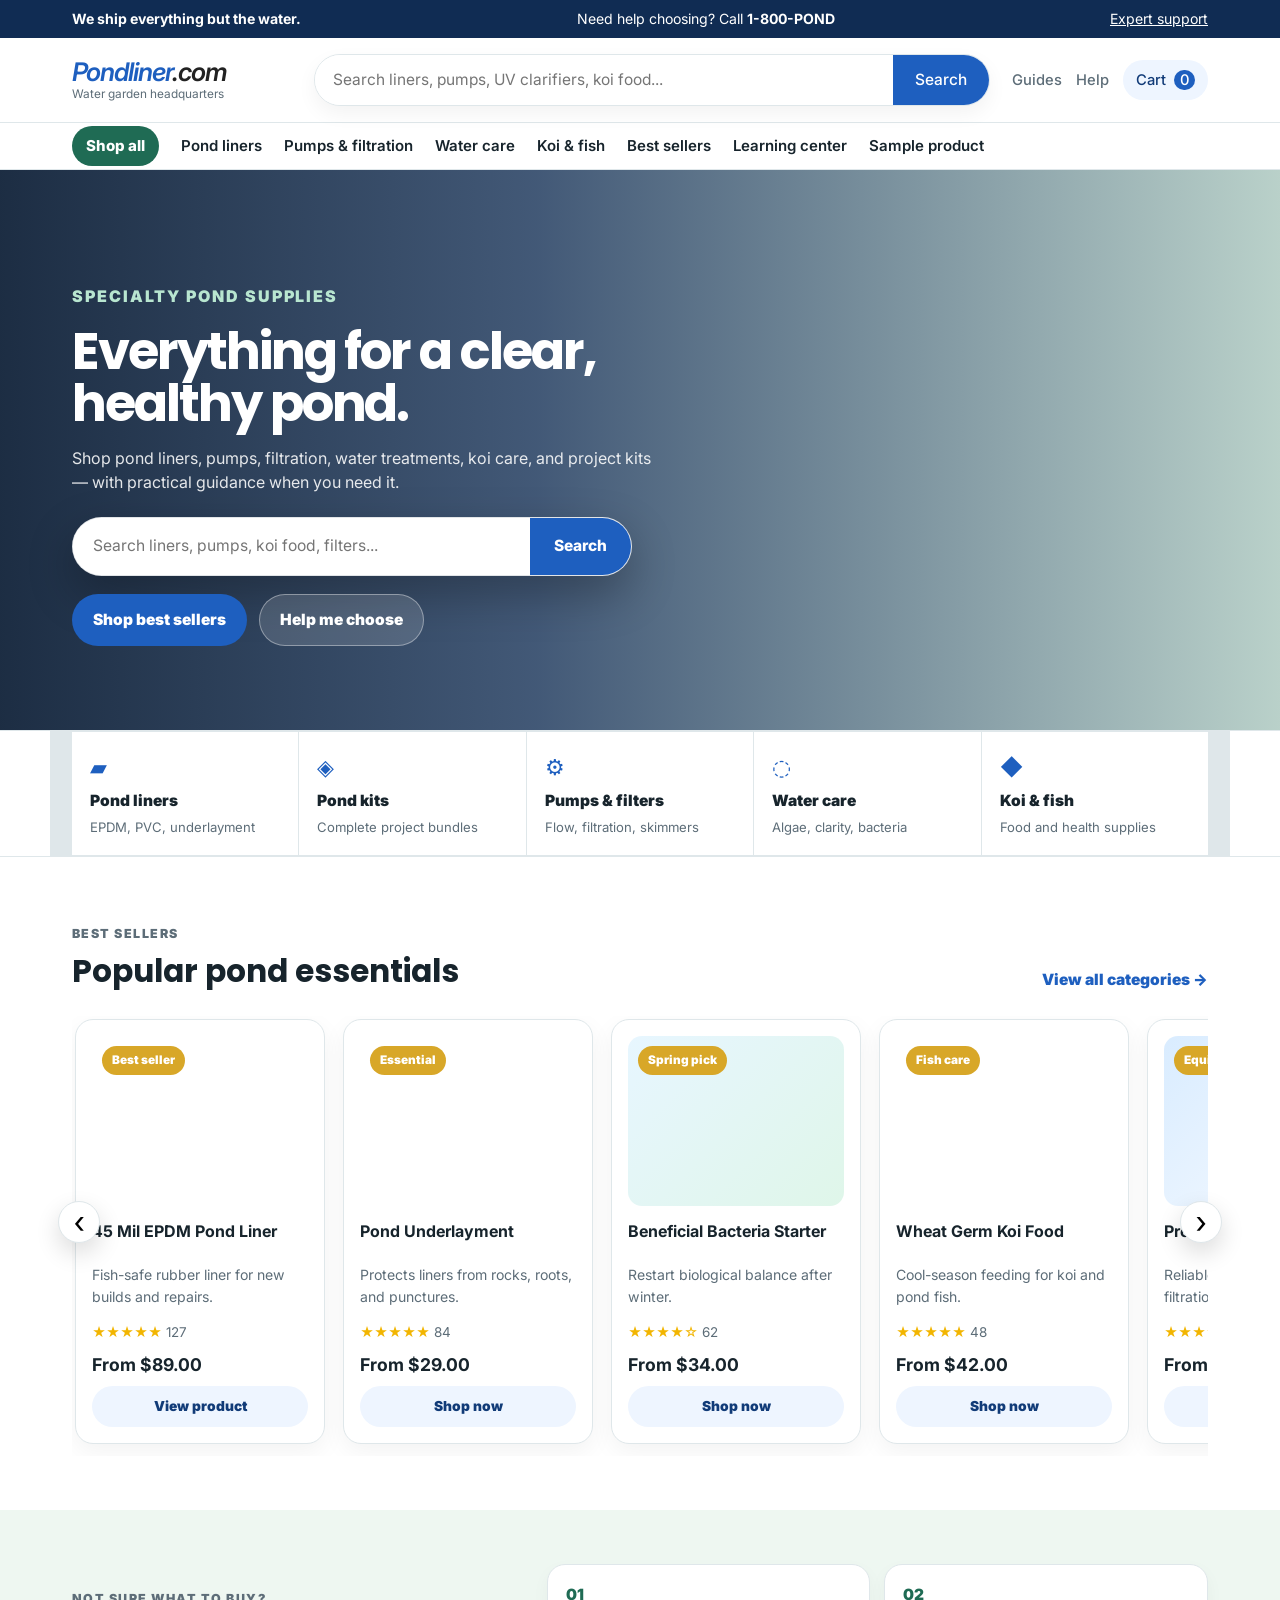
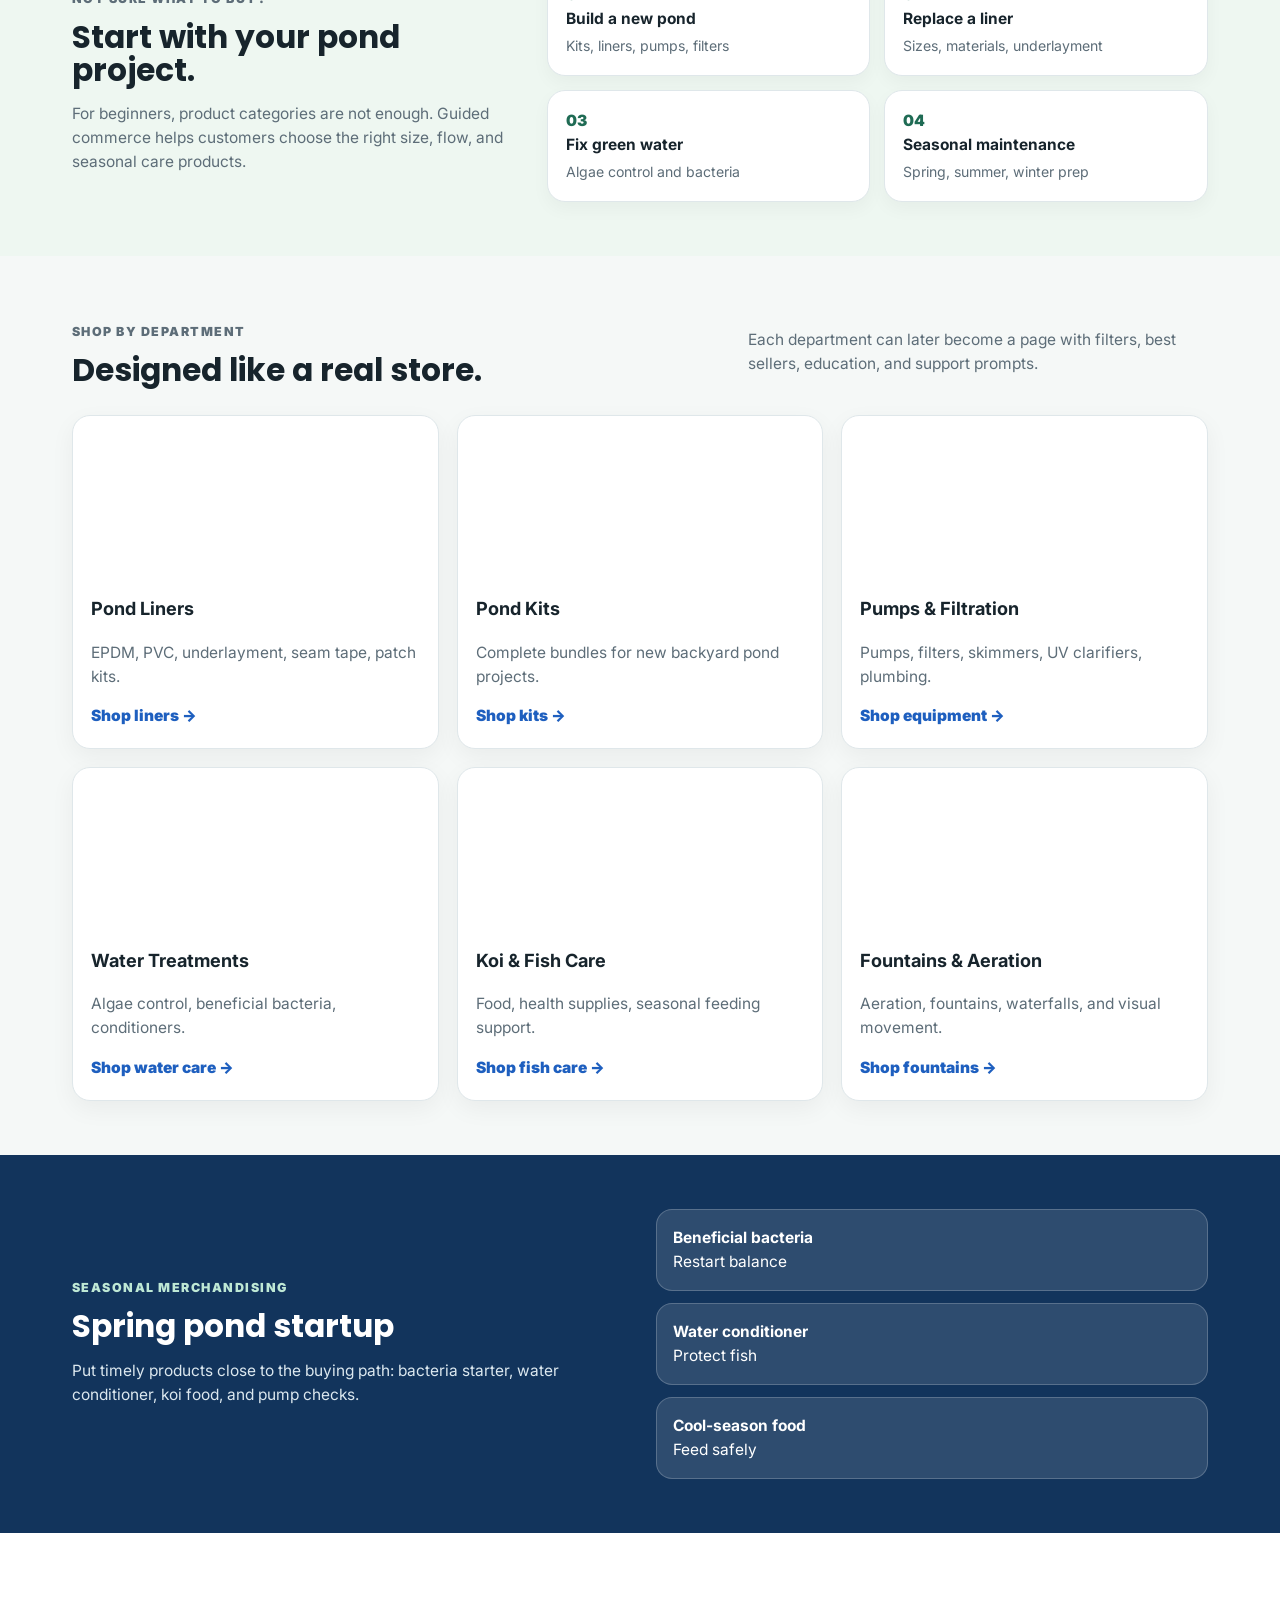
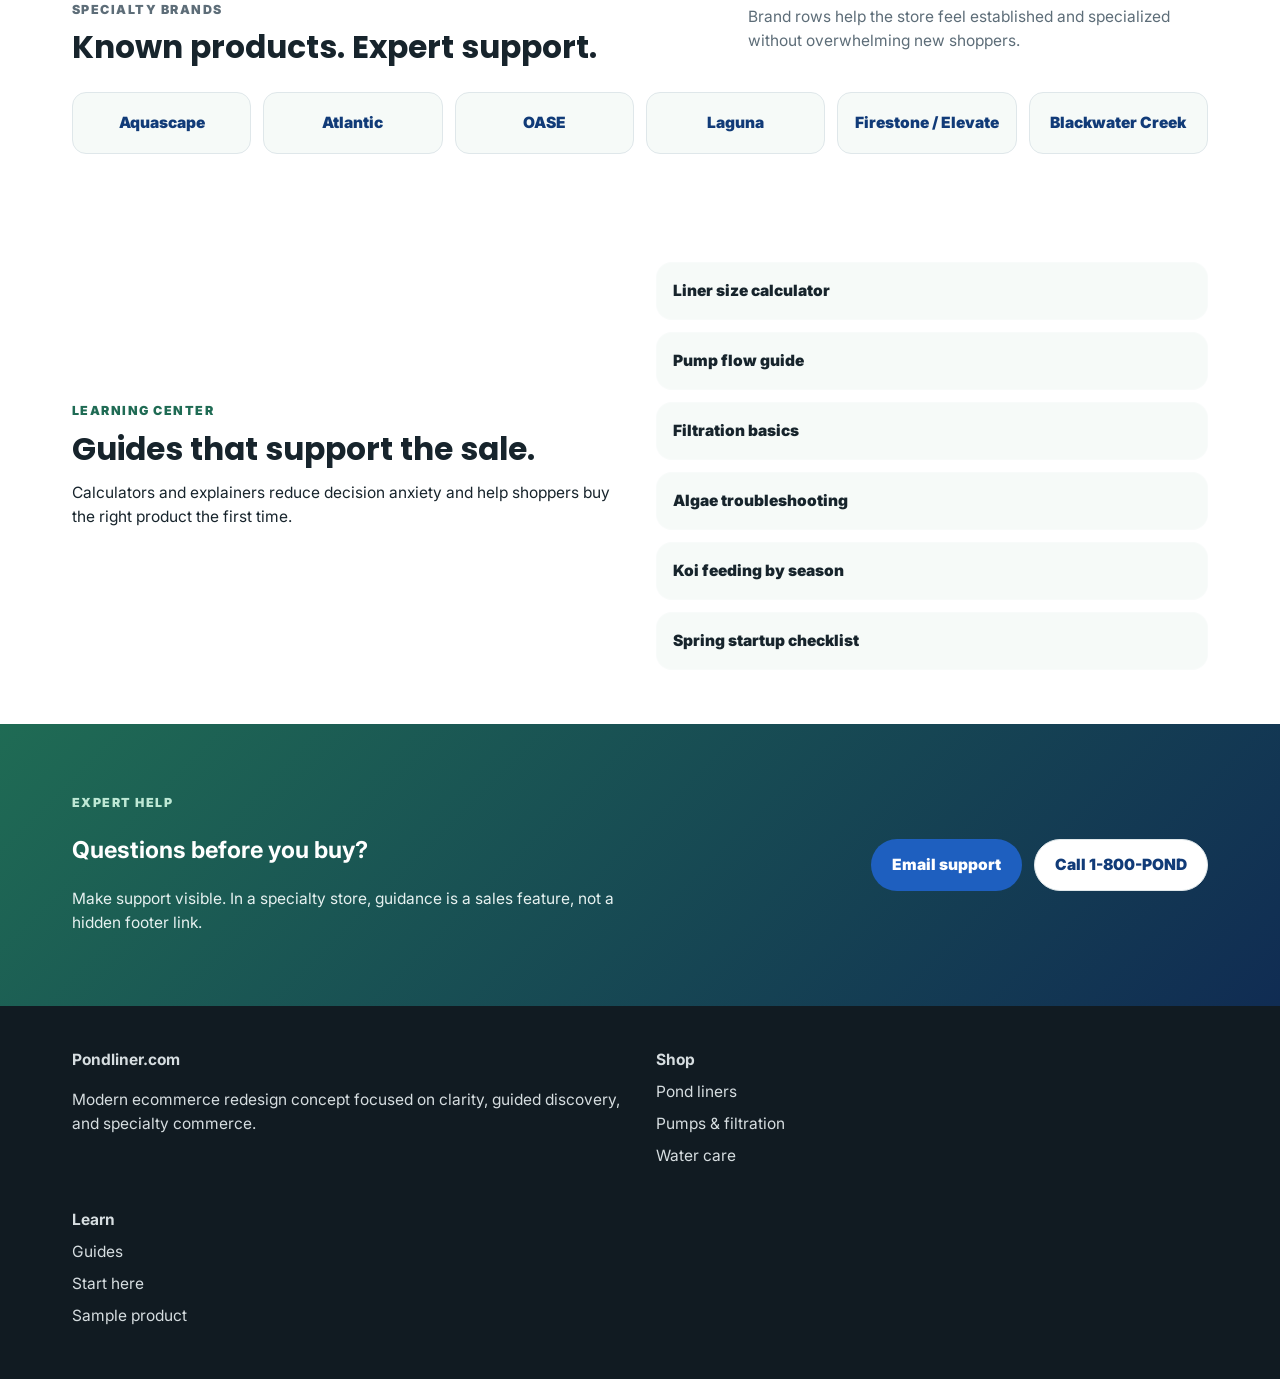
==== commit 0c5e7471: "Update index.html" ====
--- a/index.html
+++ b/index.html
@@ -7,7 +7,7 @@
   <meta name="description" content="Modern specialty ecommerce concept for Pondliner.com: pond liners, pumps, filtration, water treatments, koi care, kits, and expert guidance." />
   <link rel="preconnect" href="https://fonts.googleapis.com">
   <link rel="preconnect" href="https://fonts.gstatic.com" crossorigin>
-  <link href="https://fonts.googleapis.com/css2?family=Inter:wght@400;500;600;700;800&family=Playfair+Display:wght@600;700;800&display=swap" rel="stylesheet">
+  <link href="https://fonts.googleapis.com/css2?family=Inter:wght@400;500;600&family=Poppins:wght@500;600;700&display=swap" rel="stylesheet">
   <link rel="stylesheet" href="styles.css" />
   <style>
     /* PASSITO 1 — visible hero + typography refinements */
--- a/styles.css
+++ b/styles.css
@@ -1,6 +1,6 @@
 :root{
-  --ink:#17242c;--muted:#5d6d78;--line:#dfe7ea;--bg:#f5f8f7;--white:#fff;--blue:#1e5fbf;--blue2:#113b78;--green:#1f6b54;--gold:#d8a728;--shadow:0 16px 45px rgba(23,36,44,.12);--radius:18px;--font:Inter,-apple-system,BlinkMacSystemFont,sans-serif;--display:'Playfair Display',Georgia,serif
+  --ink:#17242c;--muted:#5d6d78;--line:#dfe7ea;--bg:#f5f8f7;--white:#fff;--blue:#1e5fbf;--blue2:#113b78;--green:#1f6b54;--gold:#d8a728;--shadow:0 16px 45px rgba(23,36,44,.12);--radius:18px;--font:Inter,-apple-system,BlinkMacSystemFont,sans-serif;--display:'Poppins',sans-serif
 }
-*{box-sizing:border-box}body{margin:0;font-family:var(--font);color:var(--ink);background:var(--bg);line-height:1.55}a{color:inherit;text-decoration:none}button,input{font:inherit}.container{max-width:1180px;margin:0 auto;padding:0 22px}.skip-link{position:absolute;left:-999px}.skip-link:focus{left:20px;top:20px;background:#fff;padding:12px;z-index:10}.sr-only{position:absolute;left:-9999px}.topbar{background:#102c53;color:#fff;font-size:.88rem}.topbar-inner{min-height:38px;display:flex;align-items:center;justify-content:space-between;gap:16px}.topbar a{text-decoration:underline}.site-header{position:sticky;top:0;z-index:20;background:rgba(255,255,255,.96);backdrop-filter:blur(18px);border-bottom:1px solid var(--line)}.header-main{display:grid;grid-template-columns:220px 1fr auto;gap:22px;align-items:center;padding:16px 22px}.brand{display:flex;flex-direction:column;line-height:1}.brand-logo{font-size:1.6rem;font-weight:900;font-style:italic;color:var(--blue);letter-spacing:-.04em}.brand-logo span{color:#222}.brand small{color:var(--muted);font-size:.74rem;margin-top:4px}.site-search{display:flex;background:#fff;border:1px solid var(--line);border-radius:999px;overflow:hidden;box-shadow:0 8px 20px rgba(0,0,0,.05)}.site-search input{flex:1;border:0;padding:13px 18px;outline:none}.site-search button{border:0;background:var(--blue);color:#fff;padding:0 22px;font-weight:700}.header-actions{display:flex;align-items:center;gap:14px;font-weight:700;color:var(--muted);font-size:.92rem}.cart{background:#eef5ff;color:var(--blue2);padding:9px 13px;border-radius:999px}.cart span{background:var(--blue);color:#fff;border-radius:999px;padding:1px 6px;margin-left:4px}.nav-toggle{display:none;border:1px solid var(--line);background:#fff;border-radius:999px;padding:8px 12px;font-weight:800}.site-nav{border-top:1px solid var(--line)}.nav-row{display:flex;align-items:center;gap:22px;min-height:46px;font-size:.94rem;font-weight:800}.nav-parent{border:0;background:var(--green);color:#fff;border-radius:999px;padding:8px 14px;font-weight:800;cursor:pointer}.mega-menu{display:none;background:#fff;border-top:1px solid var(--line);box-shadow:var(--shadow)}.mega-menu.open{display:block}.mega-grid{display:grid;grid-template-columns:repeat(4,1fr);gap:26px;padding-top:22px;padding-bottom:22px}.mega-grid p{font-weight:900;color:var(--green);margin:.2rem 0 .7rem}.mega-grid a{display:block;color:var(--muted);padding:5px 0}.mega-callout{background:#eef7f1;border-radius:18px;padding:18px}.mega-callout strong,.mega-callout span{display:block}.mega-callout a{font-weight:900;color:var(--green);margin-top:8px}.ecommerce-hero{background:linear-gradient(135deg,#f7fbff 0,#eef7f1 100%);padding:46px 0 28px}.hero-commerce-grid{display:grid;grid-template-columns:1fr .95fr;gap:32px;align-items:center}.eyebrow{text-transform:uppercase;letter-spacing:.12em;color:var(--green);font-weight:900;font-size:.78rem}.hero h1{font-family:var(--display);font-size:clamp(2.7rem,5vw,5rem);line-height:.98;margin:.2rem 0 1rem;letter-spacing:-.04em}.hero p{font-size:1.12rem;color:var(--muted);max-width:620px}.hero-search{display:flex;width:100%;max-width:620px;margin:24px 0 22px;background:#fff;border:1px solid rgba(20,40,70,.12);border-radius:999px;overflow:hidden;box-shadow:0 14px 38px rgba(12,30,50,.16)}.hero-search input{flex:1;border:0;padding:16px 20px;font-size:.98rem;outline:none;min-width:0}.hero-search button{border:0;background:var(--blue);color:#fff;padding:0 24px;font-weight:800;cursor:pointer}.hero-search button:hover{background:var(--blue2)}.hero-actions{display:flex;gap:12px;flex-wrap:wrap;margin-top:10px}.btn{display:inline-flex;align-items:center;justify-content:center;border-radius:999px;padding:13px 20px;font-weight:900;border:1px solid transparent}.btn.primary{background:var(--blue);color:#fff}.btn.secondary,.btn.outline{background:#fff;border-color:var(--line);color:var(--blue2)}.btn.mini{font-size:.86rem;padding:9px 13px;background:#eef5ff;color:var(--blue2);margin-top:auto}.hero-photo-card{position:relative;background:#fff;border-radius:26px;padding:12px;box-shadow:var(--shadow)}.pond-photo-main{min-height:350px;border-radius:20px;background:linear-gradient(90deg,rgba(16,44,83,.35),rgba(31,107,84,.08)),url('https://images.unsplash.com/photo-1439066615861-d1af74d74000?auto=format&fit=crop&w=1200&q=80') center/cover}.floating-deal{position:absolute;left:28px;bottom:28px;background:#fff;border-radius:16px;padding:14px 18px;box-shadow:0 12px 30px rgba(0,0,0,.16)}.floating-deal strong,.floating-deal span{display:block}.floating-deal span{color:var(--muted);font-size:.9rem}.quick-shop{background:#fff;border-top:1px solid var(--line);border-bottom:1px solid var(--line)}.quick-grid{display:grid;grid-template-columns:repeat(5,1fr);gap:1px;background:var(--line);padding-top:1px;padding-bottom:1px}.quick-grid a{background:#fff;padding:18px;display:flex;flex-direction:column;gap:4px}.quick-grid span{font-size:1.4rem;color:var(--blue)}.quick-grid strong{font-weight:900}.quick-grid em{font-size:.82rem;color:var(--muted);font-style:normal}.section{padding:64px 0}.section-head{margin-bottom:24px}.section-head.split{display:flex;justify-content:space-between;gap:28px;align-items:end}.section h2{font-family:var(--display);font-size:clamp(2rem,3vw,3rem);line-height:1.05;margin:.25rem 0}.section-head p{color:var(--muted);max-width:460px}.product-first{background:#fff}.carousel-wrap{position:relative}.product-carousel{display:grid;grid-auto-flow:column;grid-auto-columns:minmax(250px,1fr);gap:18px;overflow-x:auto;scroll-behavior:smooth;scrollbar-width:thin;padding:3px 3px 12px}.product-card{position:relative;background:#fff;border:1px solid var(--line);border-radius:18px;padding:16px;display:flex;flex-direction:column;min-height:420px;box-shadow:0 8px 24px rgba(0,0,0,.05)}.product-card h3{font-size:1.1rem;margin:13px 0 6px}.product-card p{color:var(--muted);font-size:.92rem}.product-card strong{font-size:1.1rem;margin:8px 0}.badge{position:absolute;top:26px;left:26px;background:var(--gold);color:#fff;border-radius:999px;padding:5px 10px;font-size:.74rem;font-weight:900;z-index:2}.product-photo{height:170px;border-radius:14px;background:#dde;overflow:hidden}.photo-roll{background:url('https://images.unsplash.com/photo-1500530855697-b586d89ba3ee?auto=format&fit=crop&w=700&q=80') center/cover}.photo-under{background:url('https://images.unsplash.com/photo-1584464491033-06628f3a6b7b?auto=format&fit=crop&w=700&q=80') center/cover}.photo-bottle{background:linear-gradient(135deg,#e7f6ff,#dff6e9)}.photo-food{background:url('https://images.unsplash.com/photo-1524704654690-b56c05c78a00?auto=format&fit=crop&w=700&q=80') center/cover}.photo-pump{background:linear-gradient(135deg,#d9ecff,#f8fbff)}.photo-uv{background:linear-gradient(135deg,#f5e8ff,#e6f3ff)}.rating{color:#f2b500;font-size:.84rem}.rating span{color:var(--muted)}.carousel-btn{position:absolute;top:42%;z-index:3;width:42px;height:42px;border-radius:999px;border:1px solid var(--line);background:#fff;box-shadow:0 10px 24px rgba(0,0,0,.14);font-size:2rem;line-height:1;cursor:pointer}.carousel-btn.prev{left:-14px}.carousel-btn.next{right:-14px}.start-panel{background:#eef7f1}.start-grid{display:grid;grid-template-columns:.8fr 1.2fr;gap:34px;align-items:center}.start-grid p{color:var(--muted)}.finder-options{display:grid;grid-template-columns:repeat(2,1fr);gap:14px}.finder-options a{background:#fff;border:1px solid var(--line);border-radius:18px;padding:18px;box-shadow:0 7px 18px rgba(0,0,0,.04)}.finder-options span{color:var(--green);font-weight:900}.finder-options strong,.finder-options em{display:block}.finder-options em{color:var(--muted);font-style:normal;font-size:.88rem;margin-top:4px}.department-grid{display:grid;grid-template-columns:repeat(3,1fr);gap:18px}.department-grid article{background:#fff;border:1px solid var(--line);border-radius:18px;overflow:hidden;box-shadow:0 8px 24px rgba(0,0,0,.05)}.department-grid h3,.department-grid p,.department-grid a{margin-left:18px;margin-right:18px}.department-grid p{color:var(--muted)}.department-grid a{display:inline-block;margin-bottom:20px;color:var(--blue);font-weight:900}.dept-photo{height:160px}.dept-liners{background:url('https://images.unsplash.com/photo-1464822759023-fed622ff2c3b?auto=format&fit=crop&w=800&q=80') center/cover}.dept-kits{background:url('https://images.unsplash.com/photo-1506744038136-46273834b3fb?auto=format&fit=crop&w=800&q=80') center/cover}.dept-pumps{background:url('https://images.unsplash.com/photo-1500534314209-a25ddb2bd429?auto=format&fit=crop&w=800&q=80') center/cover}.dept-water{background:url('https://images.unsplash.com/photo-1439066615861-d1af74d74000?auto=format&fit=crop&w=800&q=80') center/cover}.dept-fish{background:url('https://images.unsplash.com/photo-1524704654690-b56c05c78a00?auto=format&fit=crop&w=800&q=80') center/cover}.dept-fountain{background:url('https://images.unsplash.com/photo-1520250497591-112f2f40a3f4?auto=format&fit=crop&w=800&q=80') center/cover}.seasonal-band{background:#12345c;color:#fff}.seasonal-band .eyebrow,.help-section .eyebrow{color:#bee8d5}.seasonal-band p{color:#dce8ef}.seasonal-grid,.learn-grid,.help-inner,.footer-grid{display:grid;grid-template-columns:1fr 1fr;gap:32px;align-items:center}.seasonal-products,.guide-grid{display:grid;gap:12px}.seasonal-products a,.guide-grid a{background:rgba(255,255,255,.12);border:1px solid rgba(255,255,255,.2);border-radius:16px;padding:16px}.seasonal-products strong,.seasonal-products span{display:block}.brands{background:#fff}.brand-strip{display:grid;grid-template-columns:repeat(6,1fr);gap:12px}.brand-strip span{background:#f6faf8;border:1px solid var(--line);border-radius:14px;padding:18px 12px;text-align:center;font-weight:900;color:var(--blue2)}.learn{background:#fff}.guide-grid a{background:#f6faf8;color:var(--ink);font-weight:900}.help-section{background:linear-gradient(135deg,#1f6b54,#102c53);color:#fff;padding:56px 0}.help-section p{color:#e6f1f0}.help-actions{display:flex;gap:12px;justify-content:flex-end}.footer{background:#111b22;color:#d6dde0;padding:42px 0}.footer-grid{align-items:start}.footer a{display:block;color:#d6dde0;margin:8px 0}.text-link{font-weight:900;color:var(--blue)}
+*{box-sizing:border-box}body{margin:0;font-family:var(--font);color:var(--ink);background:var(--bg);line-height:1.55}a{color:inherit;text-decoration:none}button,input{font:inherit}.container{max-width:1180px;margin:0 auto;padding:0 22px}.skip-link{position:absolute;left:-999px}.skip-link:focus{left:20px;top:20px;background:#fff;padding:12px;z-index:10}.sr-only{position:absolute;left:-9999px}.topbar{background:#102c53;color:#fff;font-size:.88rem}.topbar-inner{min-height:38px;display:flex;align-items:center;justify-content:space-between;gap:16px}.topbar a{text-decoration:underline}.site-header{position:sticky;top:0;z-index:20;background:rgba(255,255,255,.96);backdrop-filter:blur(18px);border-bottom:1px solid var(--line)}.header-main{display:grid;grid-template-columns:220px 1fr auto;gap:22px;align-items:center;padding:16px 22px}.brand{display:flex;flex-direction:column;line-height:1}.brand-logo{font-size:1.6rem;font-weight:600;font-style:italic;color:var(--blue);letter-spacing:-.04em}.brand-logo span{color:#222}.brand small{color:var(--muted);font-size:.74rem;margin-top:4px}.site-search{display:flex;background:#fff;border:1px solid var(--line);border-radius:999px;overflow:hidden;box-shadow:0 8px 20px rgba(0,0,0,.05)}.site-search input{flex:1;border:0;padding:13px 18px;outline:none}.site-search button{border:0;background:var(--blue);color:#fff;padding:0 22px;font-weight:500}.header-actions{display:flex;align-items:center;gap:14px;font-weight:500;color:var(--muted);font-size:.92rem}.cart{background:#eef5ff;color:var(--blue2);padding:9px 13px;border-radius:999px}.cart span{background:var(--blue);color:#fff;border-radius:999px;padding:1px 6px;margin-left:4px}.nav-toggle{display:none;border:1px solid var(--line);background:#fff;border-radius:999px;padding:8px 12px;font-weight:600}.site-nav{border-top:1px solid var(--line)}.nav-row{display:flex;align-items:center;gap:22px;min-height:46px;font-size:.94rem;font-weight:600}.nav-parent{border:0;background:var(--green);color:#fff;border-radius:999px;padding:8px 14px;font-weight:800;cursor:pointer}.mega-menu{display:none;background:#fff;border-top:1px solid var(--line);box-shadow:var(--shadow)}.mega-menu.open{display:block}.mega-grid{display:grid;grid-template-columns:repeat(4,1fr);gap:26px;padding-top:22px;padding-bottom:22px}.mega-grid p{font-weight:900;color:var(--green);margin:.2rem 0 .7rem}.mega-grid a{display:block;color:var(--muted);padding:5px 0}.mega-callout{background:#eef7f1;border-radius:18px;padding:18px}.mega-callout strong,.mega-callout span{display:block}.mega-callout a{font-weight:900;color:var(--green);margin-top:8px}.ecommerce-hero{background:linear-gradient(135deg,#f7fbff 0,#eef7f1 100%);padding:46px 0 28px}.hero-commerce-grid{display:grid;grid-template-columns:1fr .95fr;gap:32px;align-items:center}.eyebrow{text-transform:uppercase;letter-spacing:.12em;color:var(--green);font-weight:900;font-size:.78rem}.hero h1{font-family:var(--display);font-size:clamp(2.7rem,5vw,5rem);line-height:.98;margin:.2rem 0 1rem;letter-spacing:-.04em}.hero p{font-size:1.12rem;color:var(--muted);max-width:620px}.hero-search{display:flex;width:100%;max-width:620px;margin:24px 0 22px;background:#fff;border:1px solid rgba(20,40,70,.12);border-radius:999px;overflow:hidden;box-shadow:0 14px 38px rgba(12,30,50,.16)}.hero-search input{flex:1;border:0;padding:16px 20px;font-size:.98rem;outline:none;min-width:0}.hero-search button{border:0;background:var(--blue);color:#fff;padding:0 24px;font-weight:800;cursor:pointer}.hero-search button:hover{background:var(--blue2)}.hero-actions{display:flex;gap:12px;flex-wrap:wrap;margin-top:10px}.btn{display:inline-flex;align-items:center;justify-content:center;border-radius:999px;padding:13px 20px;font-weight:900;border:1px solid transparent}.btn.primary{background:var(--blue);color:#fff}.btn.secondary,.btn.outline{background:#fff;border-color:var(--line);color:var(--blue2)}.btn.mini{font-size:.86rem;padding:9px 13px;background:#eef5ff;color:var(--blue2);margin-top:auto}.hero-photo-card{position:relative;background:#fff;border-radius:26px;padding:12px;box-shadow:var(--shadow)}.pond-photo-main{min-height:350px;border-radius:20px;background:linear-gradient(90deg,rgba(16,44,83,.35),rgba(31,107,84,.08)),url('https://images.unsplash.com/photo-1439066615861-d1af74d74000?auto=format&fit=crop&w=1200&q=80') center/cover}.floating-deal{position:absolute;left:28px;bottom:28px;background:#fff;border-radius:16px;padding:14px 18px;box-shadow:0 12px 30px rgba(0,0,0,.16)}.floating-deal strong,.floating-deal span{display:block}.floating-deal span{color:var(--muted);font-size:.9rem}.quick-shop{background:#fff;border-top:1px solid var(--line);border-bottom:1px solid var(--line)}.quick-grid{display:grid;grid-template-columns:repeat(5,1fr);gap:1px;background:var(--line);padding-top:1px;padding-bottom:1px}.quick-grid a{background:#fff;padding:18px;display:flex;flex-direction:column;gap:4px}.quick-grid span{font-size:1.4rem;color:var(--blue)}.quick-grid strong{font-weight:900}.quick-grid em{font-size:.82rem;color:var(--muted);font-style:normal}.section{padding:64px 0}.section-head{margin-bottom:24px}.section-head.split{display:flex;justify-content:space-between;gap:28px;align-items:end}.section h2{font-family:var(--display);font-size:clamp(2rem,3vw,3rem);line-height:1.05;margin:.25rem 0}.section-head p{color:var(--muted);max-width:460px}.product-first{background:#fff}.carousel-wrap{position:relative}.product-carousel{display:grid;grid-auto-flow:column;grid-auto-columns:minmax(250px,1fr);gap:18px;overflow-x:auto;scroll-behavior:smooth;scrollbar-width:thin;padding:3px 3px 12px}.product-card{position:relative;background:#fff;border:1px solid var(--line);border-radius:18px;padding:16px;display:flex;flex-direction:column;min-height:420px;box-shadow:0 8px 24px rgba(0,0,0,.05)}.product-card h3{font-size:1.1rem;margin:13px 0 6px}.product-card p{color:var(--muted);font-size:.92rem}.product-card strong{font-size:1.1rem;margin:8px 0}.badge{position:absolute;top:26px;left:26px;background:var(--gold);color:#fff;border-radius:999px;padding:5px 10px;font-size:.74rem;font-weight:900;z-index:2}.product-photo{height:170px;border-radius:14px;background:#dde;overflow:hidden}.photo-roll{background:url('https://images.unsplash.com/photo-1500530855697-b586d89ba3ee?auto=format&fit=crop&w=700&q=80') center/cover}.photo-under{background:url('https://images.unsplash.com/photo-1584464491033-06628f3a6b7b?auto=format&fit=crop&w=700&q=80') center/cover}.photo-bottle{background:linear-gradient(135deg,#e7f6ff,#dff6e9)}.photo-food{background:url('https://images.unsplash.com/photo-1524704654690-b56c05c78a00?auto=format&fit=crop&w=700&q=80') center/cover}.photo-pump{background:linear-gradient(135deg,#d9ecff,#f8fbff)}.photo-uv{background:linear-gradient(135deg,#f5e8ff,#e6f3ff)}.rating{color:#f2b500;font-size:.84rem}.rating span{color:var(--muted)}.carousel-btn{position:absolute;top:42%;z-index:3;width:42px;height:42px;border-radius:999px;border:1px solid var(--line);background:#fff;box-shadow:0 10px 24px rgba(0,0,0,.14);font-size:2rem;line-height:1;cursor:pointer}.carousel-btn.prev{left:-14px}.carousel-btn.next{right:-14px}.start-panel{background:#eef7f1}.start-grid{display:grid;grid-template-columns:.8fr 1.2fr;gap:34px;align-items:center}.start-grid p{color:var(--muted)}.finder-options{display:grid;grid-template-columns:repeat(2,1fr);gap:14px}.finder-options a{background:#fff;border:1px solid var(--line);border-radius:18px;padding:18px;box-shadow:0 7px 18px rgba(0,0,0,.04)}.finder-options span{color:var(--green);font-weight:900}.finder-options strong,.finder-options em{display:block}.finder-options em{color:var(--muted);font-style:normal;font-size:.88rem;margin-top:4px}.department-grid{display:grid;grid-template-columns:repeat(3,1fr);gap:18px}.department-grid article{background:#fff;border:1px solid var(--line);border-radius:18px;overflow:hidden;box-shadow:0 8px 24px rgba(0,0,0,.05)}.department-grid h3,.department-grid p,.department-grid a{margin-left:18px;margin-right:18px}.department-grid p{color:var(--muted)}.department-grid a{display:inline-block;margin-bottom:20px;color:var(--blue);font-weight:900}.dept-photo{height:160px}.dept-liners{background:url('https://images.unsplash.com/photo-1464822759023-fed622ff2c3b?auto=format&fit=crop&w=800&q=80') center/cover}.dept-kits{background:url('https://images.unsplash.com/photo-1506744038136-46273834b3fb?auto=format&fit=crop&w=800&q=80') center/cover}.dept-pumps{background:url('https://images.unsplash.com/photo-1500534314209-a25ddb2bd429?auto=format&fit=crop&w=800&q=80') center/cover}.dept-water{background:url('https://images.unsplash.com/photo-1439066615861-d1af74d74000?auto=format&fit=crop&w=800&q=80') center/cover}.dept-fish{background:url('https://images.unsplash.com/photo-1524704654690-b56c05c78a00?auto=format&fit=crop&w=800&q=80') center/cover}.dept-fountain{background:url('https://images.unsplash.com/photo-1520250497591-112f2f40a3f4?auto=format&fit=crop&w=800&q=80') center/cover}.seasonal-band{background:#12345c;color:#fff}.seasonal-band .eyebrow,.help-section .eyebrow{color:#bee8d5}.seasonal-band p{color:#dce8ef}.seasonal-grid,.learn-grid,.help-inner,.footer-grid{display:grid;grid-template-columns:1fr 1fr;gap:32px;align-items:center}.seasonal-products,.guide-grid{display:grid;gap:12px}.seasonal-products a,.guide-grid a{background:rgba(255,255,255,.12);border:1px solid rgba(255,255,255,.2);border-radius:16px;padding:16px}.seasonal-products strong,.seasonal-products span{display:block}.brands{background:#fff}.brand-strip{display:grid;grid-template-columns:repeat(6,1fr);gap:12px}.brand-strip span{background:#f6faf8;border:1px solid var(--line);border-radius:14px;padding:18px 12px;text-align:center;font-weight:900;color:var(--blue2)}.learn{background:#fff}.guide-grid a{background:#f6faf8;color:var(--ink);font-weight:900}.help-section{background:linear-gradient(135deg,#1f6b54,#102c53);color:#fff;padding:56px 0}.help-section p{color:#e6f1f0}.help-actions{display:flex;gap:12px;justify-content:flex-end}.footer{background:#111b22;color:#d6dde0;padding:42px 0}.footer-grid{align-items:start}.footer a{display:block;color:#d6dde0;margin:8px 0}.text-link{font-weight:900;color:var(--blue)}
 /* Product page */.breadcrumbs{background:#fff;border-bottom:1px solid var(--line);padding:14px 0;color:var(--muted);font-size:.9rem}.product-main{background:#fff;padding:44px 0}.product-layout{display:grid;grid-template-columns:.95fr 1.05fr;gap:42px}.gallery-card{background:#f6faf8;border:1px solid var(--line);border-radius:24px;padding:16px;position:sticky;top:150px}.product-visual{height:430px;border-radius:18px;background:linear-gradient(135deg,#102c53,#1f6b54);display:grid;place-items:center;color:#fff;font-size:5rem}.thumb-row{display:grid;grid-template-columns:repeat(3,1fr);gap:10px;margin-top:12px}.thumb-row div{height:86px;border-radius:12px;background:#eaf2f4}.product-kicker{display:flex;gap:10px;flex-wrap:wrap;margin-bottom:12px}.pill{border-radius:999px;background:#eef7f1;color:var(--green);font-weight:900;font-size:.78rem;padding:6px 10px}.product-title{font-family:var(--display);font-size:clamp(2rem,4vw,3.5rem);line-height:1.02;margin:0 0 12px}.product-price{font-size:2rem;font-weight:900;margin:18px 0;color:var(--ink)}.product-summary{color:var(--muted);font-size:1.05rem}.spec-grid{display:grid;grid-template-columns:repeat(2,1fr);gap:10px;margin:22px 0}.spec-grid div{background:#f6faf8;border:1px solid var(--line);border-radius:14px;padding:13px}.spec-grid strong{display:block}.buy-box{border:1px solid var(--line);border-radius:20px;padding:18px;margin:22px 0;box-shadow:0 8px 24px rgba(0,0,0,.05)}.buy-actions{display:flex;gap:12px;flex-wrap:wrap}.quantity{display:flex;border:1px solid var(--line);border-radius:999px;overflow:hidden}.quantity button,.quantity input{border:0;background:#fff;padding:12px 14px}.quantity input{width:54px;text-align:center}.accordion details{border-top:1px solid var(--line);padding:16px 0}.accordion summary{font-weight:900;cursor:pointer}.bundle{background:#eef7f1;padding:44px 0}.bundle-grid{display:grid;grid-template-columns:1fr 1fr;gap:18px}.bundle-card{background:#fff;border:1px solid var(--line);border-radius:18px;padding:18px}.related{padding:56px 0;background:#fff}
 @media(max-width:900px){.header-main,.hero-commerce-grid,.start-grid,.seasonal-grid,.learn-grid,.help-inner,.footer-grid,.product-layout,.bundle-grid{grid-template-columns:1fr}.site-search{order:3;grid-column:1/-1}.quick-grid{grid-template-columns:repeat(2,1fr)}.department-grid{grid-template-columns:1fr 1fr}.brand-strip{grid-template-columns:repeat(2,1fr)}.nav-toggle{display:inline-flex}.nav-row{display:none;flex-direction:column;align-items:flex-start;padding:16px 22px}.nav-row.open{display:flex}.mega-grid{grid-template-columns:1fr}.help-actions{justify-content:flex-start}.gallery-card{position:static}.product-carousel{grid-auto-columns:260px}.carousel-btn{display:none}}@media(max-width:680px){.hero-search{flex-direction:column;border-radius:20px}.hero-search button{padding:14px 20px}}@media(max-width:560px){.quick-grid,.department-grid,.finder-options,.spec-grid{grid-template-columns:1fr}.topbar-inner{flex-direction:column;align-items:flex-start;padding:10px 22px}.hero h1{font-size:2.4rem}.product-visual{height:300px}.product-carousel{grid-auto-columns:82%}}
